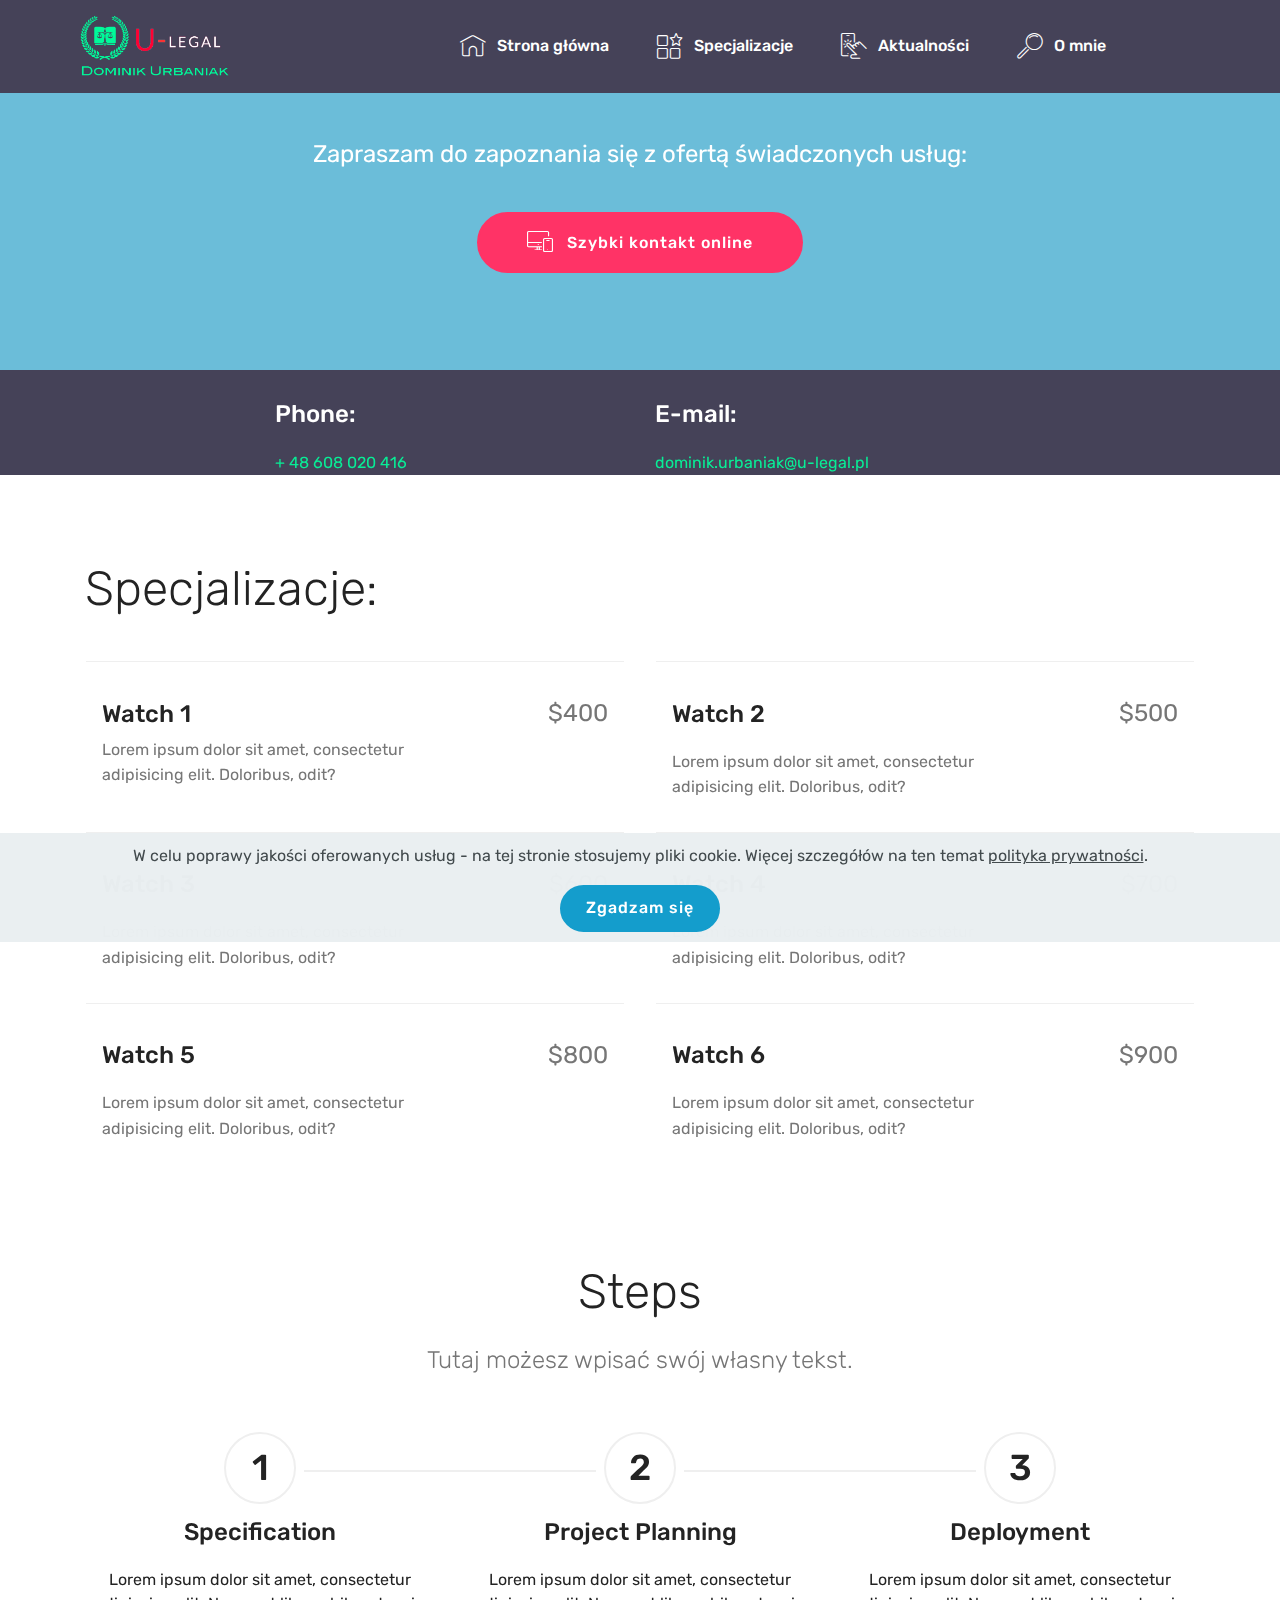
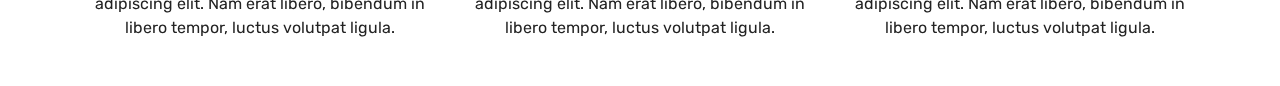
==== page1.html @ d17e4952 "create github pages" ====
<!DOCTYPE html>
<html  >
<head>
  <!-- Site made with Mobirise Website Builder v4.12.4, https://mobirise.com -->
  <meta charset="UTF-8">
  <meta http-equiv="X-UA-Compatible" content="IE=edge">
  <meta name="generator" content="Mobirise v4.12.4, mobirise.com">
  <meta name="viewport" content="width=device-width, initial-scale=1, minimum-scale=1">
  <link rel="shortcut icon" href="assets/images/logo-small-1.png" type="image/x-icon">
  <meta name="description" content="Web Page Builder Description">
  
  
  <title>oferta</title>
  <link rel="stylesheet" href="assets/web/assets/mobirise-icons/mobirise-icons.css">
  <link rel="stylesheet" href="assets/bootstrap/css/bootstrap.min.css">
  <link rel="stylesheet" href="assets/bootstrap/css/bootstrap-grid.min.css">
  <link rel="stylesheet" href="assets/bootstrap/css/bootstrap-reboot.min.css">
  <link rel="stylesheet" href="assets/tether/tether.min.css">
  <link rel="stylesheet" href="assets/dropdown/css/style.css">
  <link rel="stylesheet" href="assets/theme/css/style.css">
  <link rel="preload" as="style" href="assets/mobirise/css/mbr-additional.css"><link rel="stylesheet" href="assets/mobirise/css/mbr-additional.css" type="text/css">
  
  
  
</head>
<body>
  <section class="menu cid-s3tl5fjZR0" once="menu" id="menu1-9">

    

    <nav class="navbar navbar-expand beta-menu navbar-dropdown align-items-center navbar-fixed-top navbar-toggleable-sm">
        <button class="navbar-toggler navbar-toggler-right" type="button" data-toggle="collapse" data-target="#navbarSupportedContent" aria-controls="navbarSupportedContent" aria-expanded="false" aria-label="Toggle navigation">
            <div class="hamburger">
                <span></span>
                <span></span>
                <span></span>
                <span></span>
            </div>
        </button>
        <div class="menu-logo">
            <div class="navbar-brand">
                <span class="navbar-logo">
                    <a href="index.html">
                         <img src="assets/images/logo-small-1.png" alt="Mobirise" title="" style="height: 4.8rem;">
                    </a>
                </span>
                
            </div>
        </div>
        <div class="collapse navbar-collapse" id="navbarSupportedContent">
            <ul class="navbar-nav nav-dropdown nav-right" data-app-modern-menu="true"><li class="nav-item">
                    <a class="nav-link link text-white display-4" href="index.html">
                        <span class="mbri-home mbr-iconfont mbr-iconfont-btn"></span>Strona główna &nbsp; &nbsp; &nbsp;&nbsp;</a>
                </li><li class="nav-item"><a class="nav-link link text-white display-4" href="page1.html"><span class="mbri-features mbr-iconfont mbr-iconfont-btn"></span>
                        Specjalizacje &nbsp; &nbsp; &nbsp;&nbsp;</a></li><li class="nav-item"><a class="nav-link link text-white display-4" href="https://mobirise.co"><span class="mbri-touch mbr-iconfont mbr-iconfont-btn"></span>
                        Aktualności &nbsp; &nbsp; &nbsp;&nbsp;</a></li>
                <li class="nav-item">
                    <a class="nav-link link text-white display-4" href="https://mobirise.co">
                        <span class="mbri-search mbr-iconfont mbr-iconfont-btn"></span>
                        O mnie &nbsp; &nbsp; &nbsp; &nbsp; &nbsp; &nbsp; &nbsp; &nbsp; &nbsp; &nbsp;&nbsp;</a>
                </li></ul>
            
        </div>
    </nav>
</section>

<section class="engine"><a href="https://mobirise.info/e">how to make your own site</a></section><section class="header1 cid-s3tuAS1nTc mbr-parallax-background" id="header1-a">

    

    <div class="mbr-overlay" style="opacity: 0.6; background-color: rgb(20, 157, 204);">
    </div>

    <div class="container">
        <div class="row justify-content-md-center">
            <div class="mbr-white col-md-10">
                
                
                <p class="mbr-text align-center pb-3 mbr-fonts-style display-5">
                    Zapraszam do zapoznania się z ofertą świadczonych usług:</p>
                <div class="mbr-section-btn align-center"><a class="btn btn-md btn-secondary display-4" href="https://mobirise.co"><span class="mbri-responsive mbr-iconfont mbr-iconfont-btn"></span>
                        Szybki kontakt online</a></div>
            </div>
        </div>
    </div>

</section>

<section class="mbr-section contacts2 cid-s3tvpheK6b" id="contacts2-b">
    <!---->
    
    <!---->
    <!--Overlay-->
    
    <!--Container-->
    <div class="container">
        <div class="row">
            <!--Titles-->
            <div class="title col-12">
                
                
            </div>
            <div class="col-12">
                <div class="row justify-content-center">
                    
                    <div class="col-12 col-md-4">
                        <div class="b b-phone">
                            <h5 class="align-left mbr-fonts-style m-0 display-5">
                                Phone:
                            </h5>
                            <p class="mbr-text align-left mbr-fonts-style display-7">
                                + 48 608 020 416</p>
                        </div>
                    </div>
                    <div class="col-12 col-md-4">
                        <div class="b b-mail">
                            <h5 class="align-left mbr-fonts-style m-0 display-5">
                                E-mail:
                            </h5>
                            <p class="mbr-text align-left mbr-fonts-style display-7">
                                dominik.urbaniak@u-legal.pl<br></p>
                        </div>
                    </div>
                </div>
            </div>
        </div>
    </div>
</section>

<section class="services3 cid-s3tweT4Jl2" id="services3-c">
    <!---->
    
    <!---->
    <!--Overlay-->
    
    <!--Container-->
    <div class="container">
        <div class="row">
            <!--Titles-->
            <div class="title pb-5 col-12">
                <h2 class="align-left mbr-fonts-style display-2">Specjalizacje:</h2>
                
            </div>
            <!--Card-1-->
            <div class="card px-3 col-12 col-md-6">
                <div class="card-wrapper media-container-row media-container-row">
                    <div class="card-box">
                        <div class="top-line pb-1">
                            <h4 class="card-title mbr-fonts-style display-5">
                                Watch 1
                            </h4>
                            <p class="mbr-text card-title cost mbr-fonts-style m-0 display-5">
                                $400
                            </p>
                        </div>
                        <div class="bottom-line">
                            <p class="mbr-text mbr-fonts-style display-7">
                                Lorem ipsum dolor sit amet, consectetur adipisicing elit. Doloribus, odit?
                            </p>
                        </div>
                    </div>
                </div>
            </div>
            <!--Card-2-->
            <div class="card px-3 col-12 col-md-6">
                <div class="card-wrapper media-container-row media-container-row">
                    <div class="card-box">
                        <div class="top-line pb-3">
                            <h4 class="card-title mbr-fonts-style display-5">
                                Watch 2
                            </h4>
                            <p class="mbr-text card-title cost mbr-fonts-style m-0 display-5">
                                $500
                            </p>
                        </div>
                        <div class="bottom-line">
                            <p class="mbr-text mbr-fonts-style display-7">
                                Lorem ipsum dolor sit amet, consectetur adipisicing elit. Doloribus, odit?
                            </p>
                        </div>
                    </div>
                </div>
            </div>
            <!--Card-3-->
            <div class="card px-3 col-12 col-md-6">
                <div class="card-wrapper media-container-row media-container-row">
                    <div class="card-box">
                        <div class="top-line pb-3">
                            <h4 class="card-title mbr-fonts-style display-5">
                                Watch 3
                            </h4>
                            <p class="mbr-text card-title cost mbr-fonts-style m-0 display-5">
                                $600
                            </p>
                        </div>
                        <div class="bottom-line">
                            <p class="mbr-text mbr-fonts-style display-7">
                                Lorem ipsum dolor sit amet, consectetur adipisicing elit. Doloribus, odit?
                            </p>
                        </div>
                    </div>
                </div>
            </div>
            <!--Card-4-->
            <div class="card px-3 col-12 col-md-6">
                <div class="card-wrapper media-container-row media-container-row">
                    <div class="card-box">
                        <div class="top-line pb-3">
                            <h4 class="card-title mbr-fonts-style display-5">
                                Watch 4
                            </h4>
                            <p class="mbr-text card-title cost mbr-fonts-style m-0 display-5">
                                $700
                            </p>
                        </div>
                        <div class="bottom-line">
                            <p class="mbr-text mbr-fonts-style display-7">
                                Lorem ipsum dolor sit amet, consectetur adipisicing elit. Doloribus, odit?
                            </p>
                        </div>
                    </div>
                </div>
            </div>
            <!--Card-5-->
            <div class="card px-3 col-12 col-md-6">
                <div class="card-wrapper media-container-row media-container-row">
                    <div class="card-box">
                        <div class="top-line pb-3">
                            <h4 class="card-title mbr-fonts-style display-5">
                                Watch 5
                            </h4>
                            <p class="mbr-text card-title cost mbr-fonts-style m-0 display-5">
                                $800
                            </p>
                        </div>
                        <div class="bottom-line">
                            <p class="mbr-text mbr-fonts-style display-7">
                                Lorem ipsum dolor sit amet, consectetur adipisicing elit. Doloribus, odit?
                            </p>
                        </div>
                    </div>
                </div>
            </div>
            <!--Card-6-->
            <div class="card px-3 col-12 col-md-6">
                <div class="card-wrapper media-container-row media-container-row">
                    <div class="card-box">
                        <div class="top-line pb-3">
                            <h4 class="card-title mbr-fonts-style display-5">
                                Watch 6
                            </h4>
                            <p class="mbr-text card-title cost mbr-fonts-style m-0 display-5">
                                $900
                            </p>
                        </div>
                        <div class="bottom-line">
                            <p class="mbr-text mbr-fonts-style display-7">
                                Lorem ipsum dolor sit amet, consectetur adipisicing elit. Doloribus, odit?
                            </p>
                        </div>
                    </div>
                </div>
            </div>
            <!--Card-7-->
            
            <!--Card-8-->
            
            <!--Card-9-->
            
            <!--Card-10-->
            
            <!--Card-11-->
            
            <!--Card-12-->
            
        </div>
    </div>
</section>

<section class="step2 cid-s3twNvhTVw" id="step2-d">

    

    
    
    <div class="container">
        <h2 class="mbr-section-title pb-3 mbr-fonts-style align-center display-2">
            Steps
        </h2>
        <h3 class="mbr-section-subtitle pb-5 mbr-fonts-style align-center display-5">
            Tutaj możesz wpisać swój własny tekst.
        </h3>
        <div class="step-container row justify-content-center">
            <div class="card col-12 col-md-4 separline">
                <div class="step-element">
                    <div class="step-wrapper pb-3">
                        <h3 class="step d-flex align-items-center justify-content-center m-auto">
                            1
                        </h3>
                    </div>          
                    <div class="step-text-content align-center">
                        <h4 class="mbr-step-title pb-3 mbr-fonts-style display-5">Specification
                        </h4>
                        <p class="mbr-step-text mbr-fonts-style display-7">
                            Lorem ipsum dolor sit amet, consectetur adipiscing elit. Nam erat libero, bibendum in libero tempor, luctus volutpat ligula.</p>
                    </div>
                </div>
            </div>

            <div class="card col-12 separline col-md-4">
                <div class="step-element">
                    <div class="step-wrapper pb-3">
                        <h3 class="step d-flex align-items-center justify-content-center m-auto">
                            2
                        </h3>
                    </div>          
                    <div class="step-text-content align-center">
                        <h4 class="mbr-step-title pb-3 mbr-fonts-style display-5">Project Planning</h4>
                        <p class="mbr-step-text mbr-fonts-style display-7">
                            Lorem ipsum dolor sit amet, consectetur adipiscing elit. Nam erat libero, bibendum in libero tempor, luctus volutpat ligula.</p>
                    </div>
                </div>
            </div>

            <div class="card col-md-4 col-12 separline last-child">
                <div class="step-element">
                    <div class="step-wrapper pb-3">
                        <h3 class="step d-flex align-items-center justify-content-center m-auto">
                            3
                        </h3>
                    </div>          
                    <div class="step-text-content align-center">
                        <h4 class="mbr-step-title pb-3 mbr-fonts-style display-5">Deployment
                        </h4>
                        <p class="mbr-step-text mbr-fonts-style display-7">
                            Lorem ipsum dolor sit amet, consectetur adipiscing elit. Nam erat libero, bibendum in libero tempor, luctus volutpat ligula.</p>
                    </div>
                </div>
            </div>

            
            
            
            
            
            
            
            
            
            
            
        </div>
    </div>
</section>


  <script src="assets/web/assets/jquery/jquery.min.js"></script>
  <script src="assets/popper/popper.min.js"></script>
  <script src="assets/bootstrap/js/bootstrap.min.js"></script>
  <script src="assets/tether/tether.min.js"></script>
  <script src="assets/web/assets/cookies-alert-plugin/cookies-alert-core.js"></script>
  <script src="assets/web/assets/cookies-alert-plugin/cookies-alert-script.js"></script>
  <script src="assets/smoothscroll/smooth-scroll.js"></script>
  <script src="assets/dropdown/js/nav-dropdown.js"></script>
  <script src="assets/dropdown/js/navbar-dropdown.js"></script>
  <script src="assets/touchswipe/jquery.touch-swipe.min.js"></script>
  <script src="assets/parallax/jarallax.min.js"></script>
  <script src="assets/theme/js/script.js"></script>
  
  
<input name="cookieData" type="hidden" data-cookie-customDialogSelector='null' data-cookie-colorText='#424a4d' data-cookie-colorBg='rgba(234, 239, 241, 0.99)' data-cookie-textButton='Zgadzam się' data-cookie-colorButton='' data-cookie-colorLink='#424a4d' data-cookie-underlineLink='true' data-cookie-text="W celu poprawy jakości oferowanych usług - na tej stronie stosujemy pliki cookie. Więcej szczegółów na ten temat <a href='privacy.html'>polityka prywatności</a>.">
  </body>
</html>
---- assets/web/assets/mobirise-icons/mobirise-icons.css ----
@font-face {
  font-family: 'MobiriseIcons';
  src:  url('mobirise-icons.eot?spat4u');
  src:  url('mobirise-icons.eot?spat4u#iefix') format('embedded-opentype'),
    url('mobirise-icons.ttf?spat4u') format('truetype'),
    url('mobirise-icons.woff?spat4u') format('woff'),
    url('mobirise-icons.svg?spat4u#MobiriseIcons') format('svg');
  font-weight: normal;
  font-style: normal;
  font-display: swap;
}

[class^="mbri-"], [class*=" mbri-"] {
  /* use !important to prevent issues with browser extensions that change fonts */
  font-family: MobiriseIcons !important;
  speak: none;
  font-style: normal;
  font-weight: normal;
  font-variant: normal;
  text-transform: none;
  line-height: 1;

  /* Better Font Rendering =========== */
  -webkit-font-smoothing: antialiased;
  -moz-osx-font-smoothing: grayscale;
}

.mbri-add-submenu:before {
  content: "\e900";
}
.mbri-alert:before {
  content: "\e901";
}
.mbri-align-center:before {
  content: "\e902";
}
.mbri-align-justify:before {
  content: "\e903";
}
.mbri-align-left:before {
  content: "\e904";
}
.mbri-align-right:before {
  content: "\e905";
}
.mbri-android:before {
  content: "\e906";
}
.mbri-apple:before {
  content: "\e907";
}
.mbri-arrow-down:before {
  content: "\e908";
}
.mbri-arrow-next:before {
  content: "\e909";
}
.mbri-arrow-prev:before {
  content: "\e90a";
}
.mbri-arrow-up:before {
  content: "\e90b";
}
.mbri-bold:before {
  content: "\e90c";
}
.mbri-bookmark:before {
  content: "\e90d";
}
.mbri-bootstrap:before {
  content: "\e90e";
}
.mbri-briefcase:before {
  content: "\e90f";
}
.mbri-browse:before {
  content: "\e910";
}
.mbri-bulleted-list:before {
  content: "\e911";
}
.mbri-calendar:before {
  content: "\e912";
}
.mbri-camera:before {
  content: "\e913";
}
.mbri-cart-add:before {
  content: "\e914";
}
.mbri-cart-full:before {
  content: "\e915";
}
.mbri-cash:before {
  content: "\e916";
}
.mbri-change-style:before {
  content: "\e917";
}
.mbri-chat:before {
  content: "\e918";
}
.mbri-clock:before {
  content: "\e919";
}
.mbri-close:before {
  content: "\e91a";
}
.mbri-cloud:before {
  content: "\e91b";
}
.mbri-code:before {
  content: "\e91c";
}
.mbri-contact-form:before {
  content: "\e91d";
}
.mbri-credit-card:before {
  content: "\e91e";
}
.mbri-cursor-click:before {
  content: "\e91f";
}
.mbri-cust-feedback:before {
  content: "\e920";
}
.mbri-database:before {
  content: "\e921";
}
.mbri-delivery:before {
  content: "\e922";
}
.mbri-desktop:before {
  content: "\e923";
}
.mbri-devices:before {
  content: "\e924";
}
.mbri-down:before {
  content: "\e925";
}
.mbri-download:before {
  content: "\e989";
}
.mbri-drag-n-drop:before {
  content: "\e927";
}
.mbri-drag-n-drop2:before {
  content: "\e928";
}
.mbri-edit:before {
  content: "\e929";
}
.mbri-edit2:before {
  content: "\e92a";
}
.mbri-error:before {
  content: "\e92b";
}
.mbri-extension:before {
  content: "\e92c";
}
.mbri-features:before {
  content: "\e92d";
}
.mbri-file:before {
  content: "\e92e";
}
.mbri-flag:before {
  content: "\e92f";
}
.mbri-folder:before {
  content: "\e930";
}
.mbri-gift:before {
  content: "\e931";
}
.mbri-github:before {
  content: "\e932";
}
.mbri-globe:before {
  content: "\e933";
}
.mbri-globe-2:before {
  content: "\e934";
}
.mbri-growing-chart:before {
  content: "\e935";
}
.mbri-hearth:before {
  content: "\e936";
}
.mbri-help:before {
  content: "\e937";
}
.mbri-home:before {
  content: "\e938";
}
.mbri-hot-cup:before {
  content: "\e939";
}
.mbri-idea:before {
  content: "\e93a";
}
.mbri-image-gallery:before {
  content: "\e93b";
}
.mbri-image-slider:before {
  content: "\e93c";
}
.mbri-info:before {
  content: "\e93d";
}
.mbri-italic:before {
  content: "\e93e";
}
.mbri-key:before {
  content: "\e93f";
}
.mbri-laptop:before {
  content: "\e940";
}
.mbri-layers:before {
  content: "\e941";
}
.mbri-left-right:before {
  content: "\e942";
}
.mbri-left:before {
  content: "\e943";
}
.mbri-letter:before {
  content: "\e944";
}
.mbri-like:before {
  content: "\e945";
}
.mbri-link:before {
  content: "\e946";
}
.mbri-lock:before {
  content: "\e947";
}
.mbri-login:before {
  content: "\e948";
}
.mbri-logout:before {
  content: "\e949";
}
.mbri-magic-stick:before {
  content: "\e94a";
}
.mbri-map-pin:before {
  content: "\e94b";
}
.mbri-menu:before {
  content: "\e94c";
}
.mbri-mobile:before {
  content: "\e94d";
}
.mbri-mobile2:before {
  content: "\e94e";
}
.mbri-mobirise:before {
  content: "\e94f";
}
.mbri-more-horizontal:before {
  content: "\e950";
}
.mbri-more-vertical:before {
  content: "\e951";
}
.mbri-music:before {
  content: "\e952";
}
.mbri-new-file:before {
  content: "\e953";
}
.mbri-numbered-list:before {
  content: "\e954";
}
.mbri-opened-folder:before {
  content: "\e955";
}
.mbri-pages:before {
  content: "\e956";
}
.mbri-paper-plane:before {
  content: "\e957";
}
.mbri-paperclip:before {
  content: "\e958";
}
.mbri-photo:before {
  content: "\e959";
}
.mbri-photos:before {
  content: "\e95a";
}
.mbri-pin:before {
  content: "\e95b";
}
.mbri-play:before {
  content: "\e95c";
}
.mbri-plus:before {
  content: "\e95d";
}
.mbri-preview:before {
  content: "\e95e";
}
.mbri-print:before {
  content: "\e95f";
}
.mbri-protect:before {
  content: "\e960";
}
.mbri-question:before {
  content: "\e961";
}
.mbri-quote-left:before {
  content: "\e962";
}
.mbri-quote-right:before {
  content: "\e963";
}
.mbri-refresh:before {
  content: "\e964";
}
.mbri-responsive:before {
  content: "\e965";
}
.mbri-right:before {
  content: "\e966";
}
.mbri-rocket:before {
  content: "\e967";
}
.mbri-sad-face:before {
  content: "\e968";
}
.mbri-sale:before {
  content: "\e969";
}
.mbri-save:before {
  content: "\e96a";
}
.mbri-search:before {
  content: "\e96b";
}
.mbri-setting:before {
  content: "\e96c";
}
.mbri-setting2:before {
  content: "\e96d";
}
.mbri-setting3:before {
  content: "\e96e";
}
.mbri-share:before {
  content: "\e96f";
}
.mbri-shopping-bag:before {
  content: "\e970";
}
.mbri-shopping-basket:before {
  content: "\e971";
}
.mbri-shopping-cart:before {
  content: "\e972";
}
.mbri-sites:before {
  content: "\e973";
}
.mbri-smile-face:before {
  content: "\e974";
}
.mbri-speed:before {
  content: "\e975";
}
.mbri-star:before {
  content: "\e976";
}
.mbri-success:before {
  content: "\e977";
}
.mbri-sun:before {
  content: "\e978";
}
.mbri-sun2:before {
  content: "\e979";
}
.mbri-tablet:before {
  content: "\e97a";
}
.mbri-tablet-vertical:before {
  content: "\e97b";
}
.mbri-target:before {
  content: "\e97c";
}
.mbri-timer:before {
  content: "\e97d";
}
.mbri-to-ftp:before {
  content: "\e97e";
}
.mbri-to-local-drive:before {
  content: "\e97f";
}
.mbri-touch-swipe:before {
  content: "\e980";
}
.mbri-touch:before {
  content: "\e981";
}
.mbri-trash:before {
  content: "\e982";
}
.mbri-underline:before {
  content: "\e983";
}
.mbri-unlink:before {
  content: "\e984";
}
.mbri-unlock:before {
  content: "\e985";
}
.mbri-up-down:before {
  content: "\e986";
}
.mbri-up:before {
  content: "\e987";
}
.mbri-update:before {
  content: "\e988";
}
.mbri-upload:before {
 content: "\e926"; 
}
.mbri-user:before {
  content: "\e98a";
}
.mbri-user2:before {
  content: "\e98b";
}
.mbri-users:before {
  content: "\e98c";
}
.mbri-video:before {
  content: "\e98d";
}
.mbri-video-play:before {
  content: "\e98e";
}
.mbri-watch:before {
  content: "\e98f";
}
.mbri-website-theme:before {
  content: "\e990";
}
.mbri-wifi:before {
  content: "\e991";
}
.mbri-windows:before {
  content: "\e992";
}
.mbri-zoom-out:before {
  content: "\e993";
}
.mbri-redo:before {
  content: "\e994";
}
.mbri-undo:before {
  content: "\e995";
}
---- assets/dropdown/css/style.css ----
.navbar-dropdown {
  left: 0;
  padding: 0;
  position: absolute;
  right: 0;
  top: 0;
  transition: all 0.45s ease;
  z-index: 1030;
  background: #282828; }
  .navbar-dropdown .navbar-logo {
    margin-right: 0.8rem;
    transition: margin 0.3s ease-in-out;
    vertical-align: middle; }
    .navbar-dropdown .navbar-logo img {
      height: 3.125rem;
      transition: all 0.3s ease-in-out; }
    .navbar-dropdown .navbar-logo.mbr-iconfont {
      font-size: 3.125rem;
      line-height: 3.125rem; }
  .navbar-dropdown .navbar-caption {
    font-weight: 700;
    white-space: normal;
    vertical-align: -4px;
    line-height: 3.125rem !important; }
    .navbar-dropdown .navbar-caption, .navbar-dropdown .navbar-caption:hover {
      color: inherit;
      text-decoration: none; }
  .navbar-dropdown .mbr-iconfont + .navbar-caption {
    vertical-align: -1px; }
  .navbar-dropdown.navbar-fixed-top {
    position: fixed; }
  .navbar-dropdown .navbar-brand span {
    vertical-align: -4px; }
  .navbar-dropdown.bg-color.transparent {
    background: none; }
  .navbar-dropdown.navbar-short .navbar-brand {
    padding: 0.625rem 0; }
    .navbar-dropdown.navbar-short .navbar-brand span {
      vertical-align: -1px; }
  .navbar-dropdown.navbar-short .navbar-caption {
    line-height: 2.375rem !important;
    vertical-align: -2px; }
  .navbar-dropdown.navbar-short .navbar-logo {
    margin-right: 0.5rem; }
    .navbar-dropdown.navbar-short .navbar-logo img {
      height: 2.375rem; }
    .navbar-dropdown.navbar-short .navbar-logo.mbr-iconfont {
      font-size: 2.375rem;
      line-height: 2.375rem; }
  .navbar-dropdown.navbar-short .mbr-table-cell {
    height: 3.625rem; }
  .navbar-dropdown .navbar-close {
    left: 0.6875rem;
    position: fixed;
    top: 0.75rem;
    z-index: 1000; }
  .navbar-dropdown .hamburger-icon {
    content: "";
    display: inline-block;
    vertical-align: middle;
    width: 16px;
    -webkit-box-shadow: 0 -6px 0 1px #282828,0 0 0 1px #282828,0 6px 0 1px #282828;
    -moz-box-shadow: 0 -6px 0 1px #282828,0 0 0 1px #282828,0 6px 0 1px #282828;
    box-shadow: 0 -6px 0 1px #282828,0 0 0 1px #282828,0 6px 0 1px #282828; }

.dropdown-menu .dropdown-toggle[data-toggle="dropdown-submenu"]::after {
  border-bottom: 0.35em solid transparent;
  border-left: 0.35em solid;
  border-right: 0;
  border-top: 0.35em solid transparent;
  margin-left: 0.3rem; }

.dropdown-menu .dropdown-item:focus {
  outline: 0; }

.nav-dropdown {
  font-size: 0.75rem;
  font-weight: 500;
  height: auto !important; }
  .nav-dropdown .nav-btn {
    padding-left: 1rem; }
  .nav-dropdown .link {
    margin: .667em 1.667em;
    font-weight: 500;
    padding: 0;
    transition: color .2s ease-in-out; }
    .nav-dropdown .link.dropdown-toggle {
      margin-right: 2.583em; }
      .nav-dropdown .link.dropdown-toggle::after {
        margin-left: .25rem;
        border-top: 0.35em solid;
        border-right: 0.35em solid transparent;
        border-left: 0.35em solid transparent;
        border-bottom: 0; }
      .nav-dropdown .link.dropdown-toggle[aria-expanded="true"] {
        margin: 0;
        padding: 0.667em 3.263em  0.667em 1.667em; }
  .nav-dropdown .link::after,
  .nav-dropdown .dropdown-item::after {
    color: inherit; }
  .nav-dropdown .btn {
    font-size: 0.75rem;
    font-weight: 700;
    letter-spacing: 0;
    margin-bottom: 0;
    padding-left: 1.25rem;
    padding-right: 1.25rem; }
  .nav-dropdown .dropdown-menu {
    border-radius: 0;
    border: 0;
    left: 0;
    margin: 0;
    padding-bottom: 1.25rem;
    padding-top: 1.25rem;
    position: relative; }
  .nav-dropdown .dropdown-submenu {
    margin-left: 0.125rem;
    top: 0; }
  .nav-dropdown .dropdown-item {
    font-weight: 500;
    line-height: 2;
    padding: 0.3846em 4.615em 0.3846em 1.5385em;
    position: relative;
    transition: color .2s ease-in-out, background-color .2s ease-in-out; }
    .nav-dropdown .dropdown-item::after {
      margin-top: -0.3077em;
      position: absolute;
      right: 1.1538em;
      top: 50%; }
    .nav-dropdown .dropdown-item:focus, .nav-dropdown .dropdown-item:hover {
      background: none; }

@media (max-width: 767px) {
  .nav-dropdown.navbar-toggleable-sm {
    bottom: 0;
    display: none;
    left: 0;
    overflow-x: hidden;
    position: fixed;
    top: 0;
    transform: translateX(-100%);
    -ms-transform: translateX(-100%);
    -webkit-transform: translateX(-100%);
    width: 18.75rem;
    z-index: 999; } }
.nav-dropdown.navbar-toggleable-xl {
  bottom: 0;
  display: none;
  left: 0;
  overflow-x: hidden;
  position: fixed;
  top: 0;
  transform: translateX(-100%);
  -ms-transform: translateX(-100%);
  -webkit-transform: translateX(-100%);
  width: 18.75rem;
  z-index: 999; }

.nav-dropdown-sm {
  display: block !important;
  overflow-x: hidden;
  overflow: auto;
  padding-top: 3.875rem; }
  .nav-dropdown-sm::after {
    content: "";
    display: block;
    height: 3rem;
    width: 100%; }
  .nav-dropdown-sm.collapse.in ~ .navbar-close {
    display: block !important; }
  .nav-dropdown-sm.collapsing, .nav-dropdown-sm.collapse.in {
    transform: translateX(0);
    -ms-transform: translateX(0);
    -webkit-transform: translateX(0);
    transition: all 0.25s ease-out;
    -webkit-transition: all 0.25s ease-out;
    background: #282828; }
  .nav-dropdown-sm.collapsing[aria-expanded="false"] {
    transform: translateX(-100%);
    -ms-transform: translateX(-100%);
    -webkit-transform: translateX(-100%); }
  .nav-dropdown-sm .nav-item {
    display: block;
    margin-left: 0 !important;
    padding-left: 0; }
  .nav-dropdown-sm .link,
  .nav-dropdown-sm .dropdown-item {
    border-top: 1px dotted rgba(255, 255, 255, 0.1);
    font-size: 0.8125rem;
    line-height: 1.6;
    margin: 0 !important;
    padding: 0.875rem 2.4rem 0.875rem 1.5625rem !important;
    position: relative;
    white-space: normal; }
    .nav-dropdown-sm .link:focus, .nav-dropdown-sm .link:hover,
    .nav-dropdown-sm .dropdown-item:focus,
    .nav-dropdown-sm .dropdown-item:hover {
      background: rgba(0, 0, 0, 0.2) !important;
      color: #c0a375; }
  .nav-dropdown-sm .nav-btn {
    position: relative;
    padding: 1.5625rem 1.5625rem 0 1.5625rem; }
    .nav-dropdown-sm .nav-btn::before {
      border-top: 1px dotted rgba(255, 255, 255, 0.1);
      content: "";
      left: 0;
      position: absolute;
      top: 0;
      width: 100%; }
    .nav-dropdown-sm .nav-btn + .nav-btn {
      padding-top: 0.625rem; }
      .nav-dropdown-sm .nav-btn + .nav-btn::before {
        display: none; }
  .nav-dropdown-sm .btn {
    padding: 0.625rem 0; }
  .nav-dropdown-sm .dropdown-toggle[data-toggle="dropdown-submenu"]::after {
    margin-left: .25rem;
    border-top: 0.35em solid;
    border-right: 0.35em solid transparent;
    border-left: 0.35em solid transparent;
    border-bottom: 0; }
  .nav-dropdown-sm .dropdown-toggle[data-toggle="dropdown-submenu"][aria-expanded="true"]::after {
    border-top: 0;
    border-right: 0.35em solid transparent;
    border-left: 0.35em solid transparent;
    border-bottom: 0.35em solid; }
  .nav-dropdown-sm .dropdown-menu {
    margin: 0;
    padding: 0;
    position: relative;
    top: 0;
    left: 0;
    width: 100%;
    border: 0;
    float: none;
    border-radius: 0;
    background: none; }
  .nav-dropdown-sm .dropdown-submenu {
    left: 100%;
    margin-left: 0.125rem;
    margin-top: -1.25rem;
    top: 0; }

.navbar-toggleable-sm .nav-dropdown .dropdown-menu {
  position: absolute; }

.navbar-toggleable-sm .nav-dropdown .dropdown-submenu {
  left: 100%;
  margin-left: 0.125rem;
  margin-top: -1.25rem;
  top: 0; }

.navbar-toggleable-sm.opened .nav-dropdown .dropdown-menu {
  position: relative; }

.navbar-toggleable-sm.opened .nav-dropdown .dropdown-submenu {
  left: 0;
  margin-left: 00rem;
  margin-top: 0rem;
  top: 0; }

.is-builder .nav-dropdown.collapsing {
  transition: none !important; }

/*# sourceMappingURL=style.css.map */
---- assets/theme/css/style.css ----
/*!
 * Mobirise v4 theme (https://mobirise.com/)
 * Copyright 2017 Mobirise
 */
section {
  background-color: #eeeeee;
}

.form-control:focus {
  box-shadow: none;
}

:focus {
  outline: none;
}

body {
  font-style: normal;
  line-height: 1.5;
}

section,
.container,
.container-fluid {
  position: relative;
  word-wrap: break-word;
}

a.mbr-iconfont:hover {
  text-decoration: none;
}

.article .lead p,
.article .lead ul,
.article .lead ol,
.article .lead pre,
.article .lead blockquote {
  margin-bottom: 0;
}

ul,
ol,
pre,
blockquote {
  margin-bottom: 2.3125rem;
}

pre {
  background: #f4f4f4;
  padding: 10px 24px;
  white-space: pre-wrap;
}

.inactive {
  -webkit-user-select: none;
  -moz-user-select: none;
  -ms-user-select: none;
  user-select: none;
  pointer-events: none;
  -webkit-user-drag: none;
  user-drag: none;
}

.mbr-section__comments .row {
  justify-content: center;
  -webkit-justify-content: center;
}

a {
  font-style: normal;
  font-weight: 400;
  cursor: pointer;
}

a, a:hover {
  text-decoration: none;
}

figure {
  margin-bottom: 0;
}

body {
  color: #232323;
}

h1,
h2,
h3,
h4,
h5,
h6,
.h1,
.h2,
.h3,
.h4,
.h5,
.h6,
.display-1,
.display-2,
.display-3,
.display-4 {
  line-height: 1;
  word-break: break-word;
  word-wrap: break-word;
}

.mbr-section-title {
  font-style: normal;
  line-height: 1.2;
}

.mbr-section-subtitle {
  line-height: 1.3;
}

.mbr-text {
  font-style: normal;
  line-height: 1.6;
}

b,
strong {
  font-weight: bold;
}

blockquote {
  padding: 10px 0 10px 20px;
  position: relative;
  border-left: 2px solid;
  border-color: #ff3366;
}

input:-webkit-autofill, input:-webkit-autofill:hover, input:-webkit-autofill:focus, input:-webkit-autofill:active {
  transition-delay: 9999s;
  transition-property: background-color, color;
}

textarea[type='hidden'] {
  display: none;
}

body {
  position: relative;
}

section {
  background-position: 50% 50%;
  background-repeat: no-repeat;
  background-size: cover;
}

section .mbr-background-video,
section .mbr-background-video-preview {
  position: absolute;
  bottom: 0;
  left: 0;
  right: 0;
  top: 0;
}

.hidden {
  visibility: hidden;
}

.mbr-z-index20 {
  z-index: 20;
}

/*! Base colors */
.mbr-white {
  color: #ffffff;
}

.mbr-black {
  color: #000000;
}

.mbr-bg-white {
  background-color: #ffffff;
}

.mbr-bg-black {
  background-color: #000000;
}

/*! Text-aligns */
.align-left {
  text-align: left;
}

.align-center {
  text-align: center;
}

.align-right {
  text-align: right;
}

@media (max-width: 767px) {
  .align-left,
  .align-center,
  .align-right,
  .mbr-section-btn,
  .mbr-section-title {
    text-align: center;
  }
}

/*! Font-weight  */
.mbr-light {
  font-weight: 300;
}

.mbr-regular {
  font-weight: 400;
}

.mbr-semibold {
  font-weight: 500;
}

.mbr-bold {
  font-weight: 700;
}

/*! Media  */
.media-size-item {
  -moz-flex: 1 1 auto;
  -o-flex: 1 1 auto;
  flex: 1 1 auto;
}

.media-content {
  flex-basis: 100%;
}

.media-container-row {
  display: flex;
  flex-direction: row;
  flex-wrap: wrap;
  justify-content: center;
  align-content: center;
  align-items: start;
}

.media-container-row .media-size-item {
  width: 400px;
}

.media-container-column {
  display: flex;
  flex-direction: column;
  flex-wrap: wrap;
  justify-content: center;
  align-content: center;
  align-items: stretch;
}

.media-container-column > * {
  width: 100%;
}

@media (min-width: 992px) {
  .media-container-row {
    flex-wrap: nowrap;
  }
}

figure {
  overflow: hidden;
}

figure[mbr-media-size] {
  transition: width 0.1s;
}

.mbr-figure img,
.mbr-figure iframe {
  display: block;
  width: 100%;
}

.card {
  background-color: transparent;
  border: none;
}

.card-box {
  width: 100%;
}

.card-img {
  text-align: center;
  flex-shrink: 0;
  -webkit-flex-shrink: 0;
}

.media {
  max-width: 100%;
  margin: 0 auto;
}

.mbr-figure {
  -ms-grid-row-align: center;
  align-self: center;
}

.media-container > div {
  max-width: 100%;
}

.mbr-figure img,
.card-img img {
  width: 100%;
}

@media (max-width: 991px) {
  .media-size-item {
    width: auto !important;
  }
  .media {
    width: auto;
  }
  .mbr-figure {
    width: 100% !important;
  }
}

/*! Buttons */
.btn {
  font-weight: 500;
  border-width: 2px;
  font-style: normal;
  letter-spacing: 1px;
  margin: .4rem .8rem;
  white-space: normal;
  transition: all .3s ease-in-out;
  display: inline-flex;
  align-items: center;
  justify-content: center;
  word-break: break-word;
  -webkit-align-items: center;
  -webkit-justify-content: center;
  display: -webkit-inline-flex;
}

.btn-sm {
  font-weight: 500;
  letter-spacing: 1px;
  transition: all .3s ease-in-out;
}

.btn-md {
  font-weight: 500;
  letter-spacing: 1px;
  margin: .4rem .8rem !important;
  transition: all .3s ease-in-out;
}

.btn-lg {
  font-weight: 500;
  letter-spacing: 1px;
  margin: .4rem .8rem !important;
  transition: all .3s ease-in-out;
}

.mbr-section-btn {
  margin-left: -0.25rem;
  margin-right: -0.25rem;
  font-size: 0;
}

nav .mbr-section-btn {
  margin-left: 0rem;
  margin-right: 0rem;
}

.btn-form {
  border-radius: 0;
}

.btn-form:hover {
  cursor: pointer;
}

/*! Btn icon margin */
.btn .mbr-iconfont,
.btn.btn-sm .mbr-iconfont {
  cursor: pointer;
  margin-right: 0.5rem;
}

.btn.btn-md .mbr-iconfont,
.btn.btn-md .mbr-iconfont {
  margin-right: 0.8rem;
}

.mbr-regular {
  font-weight: 400;
}

.mbr-semibold {
  font-weight: 500;
}

.mbr-bold {
  font-weight: 700;
}

[type='submit'] {
  -webkit-appearance: none;
}

/*! Full-screen */
.mbr-fullscreen .mbr-overlay {
  min-height: 100vh;
}

.mbr-fullscreen {
  display: flex;
  display: -moz-flex;
  display: -ms-flex;
  display: -o-flex;
  align-items: center;
  -webkit-align-items: center;
  min-height: 100vh;
  padding-top: 3rem;
  padding-bottom: 3rem;
}

/*! Map */
.map {
  height: 25rem;
  position: relative;
}

.map iframe {
  width: 100%;
  height: 100%;
}

.mbr-overlay {
  background-color: #000;
  bottom: 0;
  left: 0;
  opacity: .5;
  position: absolute;
  right: 0;
  top: 0;
  z-index: 0;
  pointer-events: none;
}

/* Form */
blockquote {
  font-style: italic;
  padding: 10px 0 10px 20px;
  font-size: 1.09rem;
  position: relative;
  border-width: 3px;
}

.form-control {
  background-color: #f5f5f5;
  box-shadow: none;
  color: #565656;
  line-height: 1.43;
  min-height: 3.5em;
  padding: 1.07em .5em;
}

.form-control, .form-control:focus {
  border: 1px solid #e8e8e8;
}

.form-active .form-control:invalid {
  border-color: red;
}

.form-control-label {
  position: relative;
  cursor: pointer;
  margin-bottom: .357em;
  padding: 0;
}

.alert {
  color: #ffffff;
  border-radius: 0;
  border: 0;
  font-size: .875rem;
  line-height: 1.5;
  margin-bottom: 1.875rem;
  padding: 1.25rem;
  position: relative;
}

.alert.alert-form::after {
  background-color: inherit;
  bottom: -7px;
  content: "";
  display: block;
  height: 14px;
  left: 50%;
  margin-left: -7px;
  position: absolute;
  transform: rotate(45deg);
  width: 14px;
  -webkit-transform: rotate(45deg);
}

.form-asterisk {
  font-family: initial;
  position: absolute;
  top: -2px;
  font-weight: normal;
}

/*! Scroll to top arrow */
#scrollToTop a i:before {
  content: '';
  position: absolute;
  height: 40%;
  top: 25%;
  background: #fff;
  width: 2px;
  left: calc(50% - 1px);
}

#scrollToTop a i:after {
  content: '';
  position: absolute;
  display: block;
  border-top: 2px solid #fff;
  border-right: 2px solid #fff;
  width: 40%;
  height: 40%;
  left: 30%;
  bottom: 30%;
  transform: rotate(135deg);
  -webkit-transform: rotate(135deg);
}

.mbr-arrow-up {
  bottom: 25px;
  right: 90px;
  position: fixed;
  text-align: right;
  z-index: 5000;
  color: #ffffff;
  font-size: 32px;
  transform: rotate(180deg);
  -webkit-transform: rotate(180deg);
}

.mbr-arrow-up a {
  background: rgba(0, 0, 0, 0.2);
  border-radius: 3px;
  color: #fff;
  display: inline-block;
  height: 60px;
  width: 60px;
  outline-style: none !important;
  position: relative;
  text-decoration: none;
  transition: all 0.3s ease-in-out;
  cursor: pointer;
  text-align: center;
}

.mbr-arrow-up a:hover {
  background-color: rgba(0, 0, 0, 0.4);
}

.mbr-arrow-up a i {
  line-height: 60px;
}

.mbr-arrow-up-icon {
  display: block;
  color: #fff;
}

.mbr-arrow-up-icon::before {
  content: '\203a';
  display: inline-block;
  font-family: serif;
  font-size: 32px;
  line-height: 1;
  font-style: normal;
  position: relative;
  top: 6px;
  left: -4px;
  -webkit-transform: rotate(-90deg);
  transform: rotate(-90deg);
}

/*! Arrow Down */
.mbr-arrow {
  position: absolute;
  bottom: 45px;
  left: 50%;
  width: 60px;
  height: 60px;
  cursor: pointer;
  background-color: rgba(80, 80, 80, 0.5);
  border-radius: 50%;
  -webkit-transform: translateX(-50%);
  transform: translateX(-50%);
}

.mbr-arrow > a {
  display: inline-block;
  text-decoration: none;
  outline-style: none;
  -webkit-animation: arrowdown 1.7s ease-in-out infinite;
  animation: arrowdown 1.7s ease-in-out infinite;
}

.mbr-arrow > a > i {
  position: absolute;
  top: -2px;
  left: 15px;
  font-size: 2rem;
}

@keyframes arrowdown {
  0% {
    transform: translateY(0px);
    -webkit-transform: translateY(0px);
  }
  50% {
    transform: translateY(-5px);
    -webkit-transform: translateY(-5px);
  }
  100% {
    transform: translateY(0px);
    -webkit-transform: translateY(0px);
  }
}

@-webkit-keyframes arrowdown {
  0% {
    transform: translateY(0px);
    -webkit-transform: translateY(0px);
  }
  50% {
    transform: translateY(-5px);
    -webkit-transform: translateY(-5px);
  }
  100% {
    transform: translateY(0px);
    -webkit-transform: translateY(0px);
  }
}

@media (max-width: 500px) {
  .mbr-arrow-up {
    left: 50%;
    right: auto;
    transform: translateX(-50%) rotate(180deg);
    -webkit-transform: translateX(-50%) rotate(180deg);
  }
}

/*Gradients animation*/
@keyframes gradient-animation {
  from {
    background-position: 0% 100%;
    -webkit-animation-timing-function: ease-in-out;
            animation-timing-function: ease-in-out;
  }
  to {
    background-position: 100% 0%;
    -webkit-animation-timing-function: ease-in-out;
            animation-timing-function: ease-in-out;
  }
}

@-webkit-keyframes gradient-animation {
  from {
    background-position: 0% 100%;
    -webkit-animation-timing-function: ease-in-out;
            animation-timing-function: ease-in-out;
  }
  to {
    background-position: 100% 0%;
    -webkit-animation-timing-function: ease-in-out;
            animation-timing-function: ease-in-out;
  }
}

.bg-gradient {
  background-size: 200% 200%;
  animation: gradient-animation 5s infinite alternate;
  -webkit-animation: gradient-animation 5s infinite alternate;
}

.menu .navbar-brand {
  display: -webkit-flex;
}

.menu .navbar-brand span {
  display: flex;
  display: -webkit-flex;
}

.menu .navbar-brand .navbar-caption-wrap {
  display: -webkit-flex;
}

.menu .navbar-brand .navbar-logo img {
  display: -webkit-flex;
}

@media (min-width: 768px) and (max-width: 1023px) {
  .menu .navbar-toggleable-sm .navbar-nav {
    display: -ms-flexbox;
  }
}

@media (max-width: 1023px) {
  .menu .navbar-collapse {
    max-height: 93.5vh;
  }
  .menu .navbar-collapse.show {
    overflow: auto;
  }
}

@media (min-width: 1024px) {
  .menu .navbar-nav.nav-dropdown {
    display: -webkit-flex;
  }
  .menu .navbar-toggleable-sm .navbar-collapse {
    display: -webkit-flex !important;
  }
  .menu .collapsed .navbar-collapse {
    max-height: 93.5vh;
  }
  .menu .collapsed .navbar-collapse.show {
    overflow: auto;
  }
}

@media (max-width: 767px) {
  .menu .navbar-collapse {
    max-height: 80vh;
  }
}

/* Others*/
.note-check a[data-value=Rubik] {
  font-style: normal;
}

.mbr-arrow a {
  color: #ffffff;
}

@media (max-width: 767px) {
  .mbr-arrow {
    display: none;
  }
}

.navbar {
  display: -webkit-flex;
  -webkit-flex-wrap: wrap;
  -webkit-align-items: center;
  -webkit-justify-content: space-between;
}

.navbar-collapse {
  -webkit-flex-basis: 100%;
  -webkit-flex-grow: 1;
  -webkit-align-items: center;
}

.nav-dropdown .link {
  padding: 0.667em 1.667em !important;
  margin: 0 !important;
}

.nav {
  display: -webkit-flex;
  -webkit-flex-wrap: wrap;
}

.row {
  display: -webkit-flex;
  -webkit-flex-wrap: wrap;
}

.justify-content-center {
  -webkit-justify-content: center;
}

.form-inline {
  display: -webkit-flex;
  -webkit-align-items: center;
}

.card-wrapper {
  -webkit-flex: 1;
}

.carousel-control {
  z-index: 10;
  display: -webkit-flex;
  -webkit-align-items: center;
  -webkit-justify-content: center;
}

.carousel-controls {
  display: -webkit-flex;
}

.media {
  display: -webkit-flex;
}

.form-group:focus {
  outline: none;
}

.jq-selectbox__select {
  padding: 1.07em 0.5em;
  position: absolute;
  top: 0;
  left: 0;
  width: 100%;
}

.jq-selectbox__dropdown {
  position: absolute;
  top: 100%;
  left: 0 !important;
  width: 100% !important;
}

.jq-selectbox__trigger-arrow {
  -webkit-transform: translateY(-50%);
          transform: translateY(-50%);
}

.jq-selectbox li {
  padding: 1.07em 0.5em;
}

input[type='range'] {
  padding-left: 0 !important;
  padding-right: 0 !important;
}

.modal-dialog,
.modal-content {
  height: 100%;
}

.modal-dialog .carousel-inner {
  height: calc(100vh - 1.75rem);
}

@media (max-width: 575px) {
  .modal-dialog .carousel-inner {
    height: calc(100vh - 1rem);
  }
}

.carousel-item {
  text-align: center;
}

.carousel-item img {
  margin: auto;
}

.navbar-toggler {
  align-self: flex-start;
  padding: 0.25rem 0.75rem;
  font-size: 1.25rem;
  line-height: 1;
  background: transparent;
  border: 1px solid transparent;
  border-radius: 0.25rem;
}

.navbar-toggler:focus,
.navbar-toggler:hover {
  text-decoration: none;
}

.navbar-toggler-icon {
  display: inline-block;
  width: 1.5em;
  height: 1.5em;
  vertical-align: middle;
  content: '';
  background: no-repeat center center;
  background-size: 100% 100%;
}

.navbar-toggler-left {
  position: absolute;
  left: 1rem;
}

.navbar-toggler-right {
  position: absolute;
  right: 1rem;
}

@media (max-width: 575px) {
  .navbar-toggleable .navbar-nav .dropdown-menu {
    position: static;
    float: none;
  }
  .navbar-toggleable > .container {
    padding-right: 0;
    padding-left: 0;
  }
}

@media (min-width: 576px) {
  .navbar-toggleable {
    flex-direction: row;
    flex-wrap: nowrap;
    align-items: center;
  }
  .navbar-toggleable .navbar-nav {
    flex-direction: row;
  }
  .navbar-toggleable .navbar-nav .nav-link {
    padding-right: 0.5rem;
    padding-left: 0.5rem;
  }
  .navbar-toggleable > .container {
    display: flex;
    flex-wrap: nowrap;
    align-items: center;
  }
  .navbar-toggleable .navbar-collapse {
    display: flex !important;
    width: 100%;
  }
  .navbar-toggleable .navbar-toggler {
    display: none;
  }
}

@media (max-width: 767px) {
  .navbar-toggleable-sm .navbar-nav .dropdown-menu {
    position: static;
    float: none;
  }
  .navbar-toggleable-sm > .container {
    padding-right: 0;
    padding-left: 0;
  }
}

@media (min-width: 768px) {
  .navbar-toggleable-sm {
    flex-direction: row;
    flex-wrap: nowrap;
    align-items: center;
  }
  .navbar-toggleable-sm .navbar-nav {
    flex-direction: row;
  }
  .navbar-toggleable-sm .navbar-nav .nav-link {
    padding-right: 0.5rem;
    padding-left: 0.5rem;
  }
  .navbar-toggleable-sm > .container {
    display: flex;
    flex-wrap: nowrap;
    align-items: center;
  }
  .navbar-toggleable-sm .navbar-collapse {
    display: none;
    width: 100%;
  }
  .navbar-toggleable-sm .navbar-toggler {
    display: none;
  }
}

@media (max-width: 1023px) {
  .navbar-toggleable-md .navbar-nav .dropdown-menu {
    position: static;
    float: none;
  }
  .navbar-toggleable-md > .container {
    padding-right: 0;
    padding-left: 0;
  }
}

@media (min-width: 1024px) {
  .navbar-toggleable-md {
    flex-direction: row;
    flex-wrap: nowrap;
    align-items: center;
  }
  .navbar-toggleable-md .navbar-nav {
    flex-direction: row;
  }
  .navbar-toggleable-md .navbar-nav .nav-link {
    padding-right: 0.5rem;
    padding-left: 0.5rem;
  }
  .navbar-toggleable-md > .container {
    display: flex;
    flex-wrap: nowrap;
    align-items: center;
  }
  .navbar-toggleable-md .navbar-collapse {
    display: flex !important;
    width: 100%;
  }
  .navbar-toggleable-md .navbar-toggler {
    display: none;
  }
}

@media (max-width: 1199px) {
  .navbar-toggleable-lg .navbar-nav .dropdown-menu {
    position: static;
    float: none;
  }
  .navbar-toggleable-lg > .container {
    padding-right: 0;
    padding-left: 0;
  }
}

@media (min-width: 1200px) {
  .navbar-toggleable-lg {
    flex-direction: row;
    flex-wrap: nowrap;
    align-items: center;
  }
  .navbar-toggleable-lg .navbar-nav {
    flex-direction: row;
  }
  .navbar-toggleable-lg .navbar-nav .nav-link {
    padding-right: 0.5rem;
    padding-left: 0.5rem;
  }
  .navbar-toggleable-lg > .container {
    display: flex;
    flex-wrap: nowrap;
    align-items: center;
  }
  .navbar-toggleable-lg .navbar-collapse {
    display: flex !important;
    width: 100%;
  }
  .navbar-toggleable-lg .navbar-toggler {
    display: none;
  }
}

.navbar-toggleable-xl {
  flex-direction: row;
  flex-wrap: nowrap;
  align-items: center;
}

.navbar-toggleable-xl .navbar-nav .dropdown-menu {
  position: static;
  float: none;
}

.navbar-toggleable-xl > .container {
  padding-right: 0;
  padding-left: 0;
}

.navbar-toggleable-xl .navbar-nav {
  flex-direction: row;
}

.navbar-toggleable-xl .navbar-nav .nav-link {
  padding-right: 0.5rem;
  padding-left: 0.5rem;
}

.navbar-toggleable-xl > .container {
  display: flex;
  flex-wrap: nowrap;
  align-items: center;
}

.navbar-toggleable-xl .navbar-collapse {
  display: flex !important;
  width: 100%;
}

.navbar-toggleable-xl .navbar-toggler {
  display: none;
}

.card-img {
  width: auto;
}

.menu .navbar.collapsed:not(.beta-menu) {
  flex-direction: column;
}

.carousel-item.active,
.carousel-item-next,
.carousel-item-prev {
  display: flex;
}

.note-air-layout .dropup .dropdown-menu,
.note-air-layout .navbar-fixed-bottom .dropdown .dropdown-menu {
  bottom: initial !important;
}

html,
body {
  height: auto;
  min-height: 100vh;
}

.dropup .dropdown-toggle::after {
  display: none;
}
.engine {
	position: absolute;
	text-indent: -2400px;
	text-align: center;
	padding: 0;
	top: 0;
	left: -2400px;
}
---- assets/mobirise/css/mbr-additional.css ----
@import url(https://fonts.googleapis.com/css?family=Rubik:300,300i,400,400i,500,500i,700,700i,900,900i&display=swap);





body {
  font-family: Rubik;
}
.display-1 {
  font-family: 'Rubik', sans-serif;
  font-size: 4.25rem;
  font-display: swap;
}
.display-1 > .mbr-iconfont {
  font-size: 6.8rem;
}
.display-2 {
  font-family: 'Rubik', sans-serif;
  font-size: 3rem;
  font-display: swap;
}
.display-2 > .mbr-iconfont {
  font-size: 4.8rem;
}
.display-4 {
  font-family: 'Rubik', sans-serif;
  font-size: 1rem;
  font-display: swap;
}
.display-4 > .mbr-iconfont {
  font-size: 1.6rem;
}
.display-5 {
  font-family: 'Rubik', sans-serif;
  font-size: 1.5rem;
  font-display: swap;
}
.display-5 > .mbr-iconfont {
  font-size: 2.4rem;
}
.display-7 {
  font-family: 'Rubik', sans-serif;
  font-size: 1rem;
  font-display: swap;
}
.display-7 > .mbr-iconfont {
  font-size: 1.6rem;
}
/* ---- Fluid typography for mobile devices ---- */
/* 1.4 - font scale ratio ( bootstrap == 1.42857 ) */
/* 100vw - current viewport width */
/* (48 - 20)  48 == 48rem == 768px, 20 == 20rem == 320px(minimal supported viewport) */
/* 0.65 - min scale variable, may vary */
@media (max-width: 768px) {
  .display-1 {
    font-size: 3.4rem;
    font-size: calc( 2.1374999999999997rem + (4.25 - 2.1374999999999997) * ((100vw - 20rem) / (48 - 20)));
    line-height: calc( 1.4 * (2.1374999999999997rem + (4.25 - 2.1374999999999997) * ((100vw - 20rem) / (48 - 20))));
  }
  .display-2 {
    font-size: 2.4rem;
    font-size: calc( 1.7rem + (3 - 1.7) * ((100vw - 20rem) / (48 - 20)));
    line-height: calc( 1.4 * (1.7rem + (3 - 1.7) * ((100vw - 20rem) / (48 - 20))));
  }
  .display-4 {
    font-size: 0.8rem;
    font-size: calc( 1rem + (1 - 1) * ((100vw - 20rem) / (48 - 20)));
    line-height: calc( 1.4 * (1rem + (1 - 1) * ((100vw - 20rem) / (48 - 20))));
  }
  .display-5 {
    font-size: 1.2rem;
    font-size: calc( 1.175rem + (1.5 - 1.175) * ((100vw - 20rem) / (48 - 20)));
    line-height: calc( 1.4 * (1.175rem + (1.5 - 1.175) * ((100vw - 20rem) / (48 - 20))));
  }
}
/* Buttons */
.btn {
  padding: 1rem 3rem;
  border-radius: 3px;
}
.btn-sm {
  padding: 0.6rem 1.5rem;
  border-radius: 3px;
}
.btn-md {
  padding: 1rem 3rem;
  border-radius: 3px;
}
.btn-lg {
  padding: 1.2rem 3.2rem;
  border-radius: 3px;
}
.bg-primary {
  background-color: #149dcc !important;
}
.bg-success {
  background-color: #f7ed4a !important;
}
.bg-info {
  background-color: #82786e !important;
}
.bg-warning {
  background-color: #879a9f !important;
}
.bg-danger {
  background-color: #b1a374 !important;
}
.btn-primary,
.btn-primary:active {
  background-color: #149dcc !important;
  border-color: #149dcc !important;
  color: #ffffff !important;
}
.btn-primary:hover,
.btn-primary:focus,
.btn-primary.focus,
.btn-primary.active {
  color: #ffffff !important;
  background-color: #0d6786 !important;
  border-color: #0d6786 !important;
}
.btn-primary.disabled,
.btn-primary:disabled {
  color: #ffffff !important;
  background-color: #0d6786 !important;
  border-color: #0d6786 !important;
}
.btn-secondary,
.btn-secondary:active {
  background-color: #ff3366 !important;
  border-color: #ff3366 !important;
  color: #ffffff !important;
}
.btn-secondary:hover,
.btn-secondary:focus,
.btn-secondary.focus,
.btn-secondary.active {
  color: #ffffff !important;
  background-color: #e50039 !important;
  border-color: #e50039 !important;
}
.btn-secondary.disabled,
.btn-secondary:disabled {
  color: #ffffff !important;
  background-color: #e50039 !important;
  border-color: #e50039 !important;
}
.btn-info,
.btn-info:active {
  background-color: #82786e !important;
  border-color: #82786e !important;
  color: #ffffff !important;
}
.btn-info:hover,
.btn-info:focus,
.btn-info.focus,
.btn-info.active {
  color: #ffffff !important;
  background-color: #59524b !important;
  border-color: #59524b !important;
}
.btn-info.disabled,
.btn-info:disabled {
  color: #ffffff !important;
  background-color: #59524b !important;
  border-color: #59524b !important;
}
.btn-success,
.btn-success:active {
  background-color: #f7ed4a !important;
  border-color: #f7ed4a !important;
  color: #3f3c03 !important;
}
.btn-success:hover,
.btn-success:focus,
.btn-success.focus,
.btn-success.active {
  color: #3f3c03 !important;
  background-color: #eadd0a !important;
  border-color: #eadd0a !important;
}
.btn-success.disabled,
.btn-success:disabled {
  color: #3f3c03 !important;
  background-color: #eadd0a !important;
  border-color: #eadd0a !important;
}
.btn-warning,
.btn-warning:active {
  background-color: #879a9f !important;
  border-color: #879a9f !important;
  color: #ffffff !important;
}
.btn-warning:hover,
.btn-warning:focus,
.btn-warning.focus,
.btn-warning.active {
  color: #ffffff !important;
  background-color: #617479 !important;
  border-color: #617479 !important;
}
.btn-warning.disabled,
.btn-warning:disabled {
  color: #ffffff !important;
  background-color: #617479 !important;
  border-color: #617479 !important;
}
.btn-danger,
.btn-danger:active {
  background-color: #b1a374 !important;
  border-color: #b1a374 !important;
  color: #ffffff !important;
}
.btn-danger:hover,
.btn-danger:focus,
.btn-danger.focus,
.btn-danger.active {
  color: #ffffff !important;
  background-color: #8b7d4e !important;
  border-color: #8b7d4e !important;
}
.btn-danger.disabled,
.btn-danger:disabled {
  color: #ffffff !important;
  background-color: #8b7d4e !important;
  border-color: #8b7d4e !important;
}
.btn-white {
  color: #333333 !important;
}
.btn-white,
.btn-white:active {
  background-color: #ffffff !important;
  border-color: #ffffff !important;
  color: #808080 !important;
}
.btn-white:hover,
.btn-white:focus,
.btn-white.focus,
.btn-white.active {
  color: #808080 !important;
  background-color: #d9d9d9 !important;
  border-color: #d9d9d9 !important;
}
.btn-white.disabled,
.btn-white:disabled {
  color: #808080 !important;
  background-color: #d9d9d9 !important;
  border-color: #d9d9d9 !important;
}
.btn-black,
.btn-black:active {
  background-color: #333333 !important;
  border-color: #333333 !important;
  color: #ffffff !important;
}
.btn-black:hover,
.btn-black:focus,
.btn-black.focus,
.btn-black.active {
  color: #ffffff !important;
  background-color: #0d0d0d !important;
  border-color: #0d0d0d !important;
}
.btn-black.disabled,
.btn-black:disabled {
  color: #ffffff !important;
  background-color: #0d0d0d !important;
  border-color: #0d0d0d !important;
}
.btn-primary-outline,
.btn-primary-outline:active {
  background: none;
  border-color: #0b566f;
  color: #0b566f;
}
.btn-primary-outline:hover,
.btn-primary-outline:focus,
.btn-primary-outline.focus,
.btn-primary-outline.active {
  color: #ffffff;
  background-color: #149dcc;
  border-color: #149dcc;
}
.btn-primary-outline.disabled,
.btn-primary-outline:disabled {
  color: #ffffff !important;
  background-color: #149dcc !important;
  border-color: #149dcc !important;
}
.btn-secondary-outline,
.btn-secondary-outline:active {
  background: none;
  border-color: #cc0033;
  color: #cc0033;
}
.btn-secondary-outline:hover,
.btn-secondary-outline:focus,
.btn-secondary-outline.focus,
.btn-secondary-outline.active {
  color: #ffffff;
  background-color: #ff3366;
  border-color: #ff3366;
}
.btn-secondary-outline.disabled,
.btn-secondary-outline:disabled {
  color: #ffffff !important;
  background-color: #ff3366 !important;
  border-color: #ff3366 !important;
}
.btn-info-outline,
.btn-info-outline:active {
  background: none;
  border-color: #4b453f;
  color: #4b453f;
}
.btn-info-outline:hover,
.btn-info-outline:focus,
.btn-info-outline.focus,
.btn-info-outline.active {
  color: #ffffff;
  background-color: #82786e;
  border-color: #82786e;
}
.btn-info-outline.disabled,
.btn-info-outline:disabled {
  color: #ffffff !important;
  background-color: #82786e !important;
  border-color: #82786e !important;
}
.btn-success-outline,
.btn-success-outline:active {
  background: none;
  border-color: #d2c609;
  color: #d2c609;
}
.btn-success-outline:hover,
.btn-success-outline:focus,
.btn-success-outline.focus,
.btn-success-outline.active {
  color: #3f3c03;
  background-color: #f7ed4a;
  border-color: #f7ed4a;
}
.btn-success-outline.disabled,
.btn-success-outline:disabled {
  color: #3f3c03 !important;
  background-color: #f7ed4a !important;
  border-color: #f7ed4a !important;
}
.btn-warning-outline,
.btn-warning-outline:active {
  background: none;
  border-color: #55666b;
  color: #55666b;
}
.btn-warning-outline:hover,
.btn-warning-outline:focus,
.btn-warning-outline.focus,
.btn-warning-outline.active {
  color: #ffffff;
  background-color: #879a9f;
  border-color: #879a9f;
}
.btn-warning-outline.disabled,
.btn-warning-outline:disabled {
  color: #ffffff !important;
  background-color: #879a9f !important;
  border-color: #879a9f !important;
}
.btn-danger-outline,
.btn-danger-outline:active {
  background: none;
  border-color: #7a6e45;
  color: #7a6e45;
}
.btn-danger-outline:hover,
.btn-danger-outline:focus,
.btn-danger-outline.focus,
.btn-danger-outline.active {
  color: #ffffff;
  background-color: #b1a374;
  border-color: #b1a374;
}
.btn-danger-outline.disabled,
.btn-danger-outline:disabled {
  color: #ffffff !important;
  background-color: #b1a374 !important;
  border-color: #b1a374 !important;
}
.btn-black-outline,
.btn-black-outline:active {
  background: none;
  border-color: #000000;
  color: #000000;
}
.btn-black-outline:hover,
.btn-black-outline:focus,
.btn-black-outline.focus,
.btn-black-outline.active {
  color: #ffffff;
  background-color: #333333;
  border-color: #333333;
}
.btn-black-outline.disabled,
.btn-black-outline:disabled {
  color: #ffffff !important;
  background-color: #333333 !important;
  border-color: #333333 !important;
}
.btn-white-outline,
.btn-white-outline:active,
.btn-white-outline.active {
  background: none;
  border-color: #ffffff;
  color: #ffffff;
}
.btn-white-outline:hover,
.btn-white-outline:focus,
.btn-white-outline.focus {
  color: #333333;
  background-color: #ffffff;
  border-color: #ffffff;
}
.text-primary {
  color: #149dcc !important;
}
.text-secondary {
  color: #ff3366 !important;
}
.text-success {
  color: #f7ed4a !important;
}
.text-info {
  color: #82786e !important;
}
.text-warning {
  color: #879a9f !important;
}
.text-danger {
  color: #b1a374 !important;
}
.text-white {
  color: #ffffff !important;
}
.text-black {
  color: #000000 !important;
}
a.text-primary:hover,
a.text-primary:focus {
  color: #0b566f !important;
}
a.text-secondary:hover,
a.text-secondary:focus {
  color: #cc0033 !important;
}
a.text-success:hover,
a.text-success:focus {
  color: #d2c609 !important;
}
a.text-info:hover,
a.text-info:focus {
  color: #4b453f !important;
}
a.text-warning:hover,
a.text-warning:focus {
  color: #55666b !important;
}
a.text-danger:hover,
a.text-danger:focus {
  color: #7a6e45 !important;
}
a.text-white:hover,
a.text-white:focus {
  color: #b3b3b3 !important;
}
a.text-black:hover,
a.text-black:focus {
  color: #4d4d4d !important;
}
.alert-success {
  background-color: #70c770;
}
.alert-info {
  background-color: #82786e;
}
.alert-warning {
  background-color: #879a9f;
}
.alert-danger {
  background-color: #b1a374;
}
.mbr-section-btn a.btn:not(.btn-form) {
  border-radius: 100px;
}
.mbr-section-btn a.btn:not(.btn-form):hover,
.mbr-section-btn a.btn:not(.btn-form):focus {
  box-shadow: none !important;
}
.mbr-section-btn a.btn:not(.btn-form):hover,
.mbr-section-btn a.btn:not(.btn-form):focus {
  box-shadow: 0 10px 40px 0 rgba(0, 0, 0, 0.2) !important;
  -webkit-box-shadow: 0 10px 40px 0 rgba(0, 0, 0, 0.2) !important;
}
.mbr-gallery-filter li a {
  border-radius: 100px !important;
}
.mbr-gallery-filter li.active .btn {
  background-color: #149dcc;
  border-color: #149dcc;
  color: #ffffff;
}
.mbr-gallery-filter li.active .btn:focus {
  box-shadow: none;
}
.nav-tabs .nav-link {
  border-radius: 100px !important;
}
a,
a:hover {
  color: #149dcc;
}
.mbr-plan-header.bg-primary .mbr-plan-subtitle,
.mbr-plan-header.bg-primary .mbr-plan-price-desc {
  color: #b4e6f8;
}
.mbr-plan-header.bg-success .mbr-plan-subtitle,
.mbr-plan-header.bg-success .mbr-plan-price-desc {
  color: #ffffff;
}
.mbr-plan-header.bg-info .mbr-plan-subtitle,
.mbr-plan-header.bg-info .mbr-plan-price-desc {
  color: #beb8b2;
}
.mbr-plan-header.bg-warning .mbr-plan-subtitle,
.mbr-plan-header.bg-warning .mbr-plan-price-desc {
  color: #ced6d8;
}
.mbr-plan-header.bg-danger .mbr-plan-subtitle,
.mbr-plan-header.bg-danger .mbr-plan-price-desc {
  color: #dfd9c6;
}
/* Scroll to top button*/
.scrollToTop_wraper {
  display: none;
}
.form-control {
  font-family: 'Rubik', sans-serif;
  font-size: 1rem;
  font-display: swap;
}
.form-control > .mbr-iconfont {
  font-size: 1.6rem;
}
blockquote {
  border-color: #149dcc;
}
/* Forms */
.mbr-form .btn {
  margin: .4rem 0;
}
.mbr-form .input-group-btn a.btn {
  border-radius: 100px !important;
}
.mbr-form .input-group-btn a.btn:hover {
  box-shadow: 0 10px 40px 0 rgba(0, 0, 0, 0.2);
}
.mbr-form .input-group-btn button[type="submit"] {
  border-radius: 100px !important;
  padding: 1rem 3rem;
}
.mbr-form .input-group-btn button[type="submit"]:hover {
  box-shadow: 0 10px 40px 0 rgba(0, 0, 0, 0.2);
}
.form2 .form-control {
  border-top-left-radius: 100px;
  border-bottom-left-radius: 100px;
}
.form2 .input-group-btn a.btn {
  border-top-left-radius: 0 !important;
  border-bottom-left-radius: 0 !important;
}
.form2 .input-group-btn button[type="submit"] {
  border-top-left-radius: 0 !important;
  border-bottom-left-radius: 0 !important;
}
.form3 input[type="email"] {
  border-radius: 100px !important;
}
@media (max-width: 349px) {
  .form2 input[type="email"] {
    border-radius: 100px !important;
  }
  .form2 .input-group-btn a.btn {
    border-radius: 100px !important;
  }
  .form2 .input-group-btn button[type="submit"] {
    border-radius: 100px !important;
  }
}
@media (max-width: 767px) {
  .btn {
    font-size: .75rem !important;
  }
  .btn .mbr-iconfont {
    font-size: 1rem !important;
  }
}
/* Footer */
.mbr-footer-content li::before,
.mbr-footer .mbr-contacts li::before {
  background: #149dcc;
}
.mbr-footer-content li a:hover,
.mbr-footer .mbr-contacts li a:hover {
  color: #149dcc;
}
.footer3 input[type="email"],
.footer4 input[type="email"] {
  border-radius: 100px !important;
}
.footer3 .input-group-btn a.btn,
.footer4 .input-group-btn a.btn {
  border-radius: 100px !important;
}
.footer3 .input-group-btn button[type="submit"],
.footer4 .input-group-btn button[type="submit"] {
  border-radius: 100px !important;
}
/* Headers*/
.header13 .form-inline input[type="email"],
.header14 .form-inline input[type="email"] {
  border-radius: 100px;
}
.header13 .form-inline input[type="text"],
.header14 .form-inline input[type="text"] {
  border-radius: 100px;
}
.header13 .form-inline input[type="tel"],
.header14 .form-inline input[type="tel"] {
  border-radius: 100px;
}
.header13 .form-inline a.btn,
.header14 .form-inline a.btn {
  border-radius: 100px;
}
.header13 .form-inline button,
.header14 .form-inline button {
  border-radius: 100px !important;
}
@media screen and (-ms-high-contrast: active), (-ms-high-contrast: none) {
  .card-wrapper {
    flex: auto !important;
  }
}
.jq-selectbox li:hover,
.jq-selectbox li.selected {
  background-color: #149dcc;
  color: #ffffff;
}
.jq-selectbox .jq-selectbox__trigger-arrow,
.jq-number__spin.minus:after,
.jq-number__spin.plus:after {
  transition: 0.4s;
  border-top-color: currentColor;
  border-bottom-color: currentColor;
}
.jq-selectbox:hover .jq-selectbox__trigger-arrow,
.jq-number__spin.minus:hover:after,
.jq-number__spin.plus:hover:after {
  border-top-color: #149dcc;
  border-bottom-color: #149dcc;
}
.xdsoft_datetimepicker .xdsoft_calendar td.xdsoft_default,
.xdsoft_datetimepicker .xdsoft_calendar td.xdsoft_current,
.xdsoft_datetimepicker .xdsoft_timepicker .xdsoft_time_box > div > div.xdsoft_current {
  color: #ffffff !important;
  background-color: #149dcc !important;
  box-shadow: none !important;
}
.xdsoft_datetimepicker .xdsoft_calendar td:hover,
.xdsoft_datetimepicker .xdsoft_timepicker .xdsoft_time_box > div > div:hover {
  color: #ffffff !important;
  background: #ff3366 !important;
  box-shadow: none !important;
}
.lazy-bg {
  background-image: none !important;
}
.lazy-placeholder:not(section),
.lazy-none {
  display: block;
  position: relative;
  padding-bottom: 56.25%;
}
iframe.lazy-placeholder,
.lazy-placeholder:after {
  content: '';
  position: absolute;
  width: 100px;
  height: 100px;
  background: transparent no-repeat center;
  background-size: contain;
  top: 50%;
  left: 50%;
  transform: translateX(-50%) translateY(-50%);
  background-image: url("data:image/svg+xml;charset=UTF-8,%3csvg width='32' height='32' viewBox='0 0 64 64' xmlns='http://www.w3.org/2000/svg' stroke='%23149dcc' %3e%3cg fill='none' fill-rule='evenodd'%3e%3cg transform='translate(16 16)' stroke-width='2'%3e%3ccircle stroke-opacity='.5' cx='16' cy='16' r='16'/%3e%3cpath d='M32 16c0-9.94-8.06-16-16-16'%3e%3canimateTransform attributeName='transform' type='rotate' from='0 16 16' to='360 16 16' dur='1s' repeatCount='indefinite'/%3e%3c/path%3e%3c/g%3e%3c/g%3e%3c/svg%3e");
}
section.lazy-placeholder:after {
  opacity: 0.3;
}
.cid-s3tivAmO7Z {
  background-image: url("../../../assets/images/img-20200322-165120-hdr.jpg");
}
.cid-s3tivAmO7Z H1 {
  text-align: center;
}
.cid-s3tl5fjZR0 .navbar {
  padding: .5rem 0;
  background: #454258;
  transition: none;
  min-height: 77px;
}
.cid-s3tl5fjZR0 .navbar-dropdown.bg-color.transparent.opened {
  background: #454258;
}
.cid-s3tl5fjZR0 a {
  font-style: normal;
}
.cid-s3tl5fjZR0 .nav-item span {
  padding-right: 0.4em;
  line-height: 0.5em;
  vertical-align: text-bottom;
  position: relative;
  text-decoration: none;
}
.cid-s3tl5fjZR0 .nav-item a {
  display: -webkit-flex;
  align-items: center;
  justify-content: center;
  padding: 0.7rem 0 !important;
  margin: 0rem .65rem !important;
  -webkit-align-items: center;
  -webkit-justify-content: center;
}
.cid-s3tl5fjZR0 .nav-item:focus,
.cid-s3tl5fjZR0 .nav-link:focus {
  outline: none;
}
.cid-s3tl5fjZR0 .btn {
  padding: 0.4rem 1.5rem;
  display: -webkit-inline-flex;
  align-items: center;
  -webkit-align-items: center;
}
.cid-s3tl5fjZR0 .btn .mbr-iconfont {
  font-size: 1.6rem;
}
.cid-s3tl5fjZR0 .menu-logo {
  margin-right: auto;
}
.cid-s3tl5fjZR0 .menu-logo .navbar-brand {
  display: flex;
  margin-left: 5rem;
  padding: 0;
  transition: padding .2s;
  min-height: 3.8rem;
  -webkit-align-items: center;
  align-items: center;
}
.cid-s3tl5fjZR0 .menu-logo .navbar-brand .navbar-caption-wrap {
  display: flex;
  -webkit-align-items: center;
  align-items: center;
  word-break: break-word;
  min-width: 7rem;
  margin: .3rem 0;
}
.cid-s3tl5fjZR0 .menu-logo .navbar-brand .navbar-caption-wrap .navbar-caption {
  line-height: 1.2rem !important;
  padding-right: 2rem;
}
.cid-s3tl5fjZR0 .menu-logo .navbar-brand .navbar-logo {
  font-size: 4rem;
  transition: font-size 0.25s;
}
.cid-s3tl5fjZR0 .menu-logo .navbar-brand .navbar-logo img {
  display: flex;
}
.cid-s3tl5fjZR0 .menu-logo .navbar-brand .navbar-logo .mbr-iconfont {
  transition: font-size 0.25s;
}
.cid-s3tl5fjZR0 .menu-logo .navbar-brand .navbar-logo a {
  display: inline-flex;
}
.cid-s3tl5fjZR0 .navbar-toggleable-sm .navbar-collapse {
  justify-content: flex-end;
  -webkit-justify-content: flex-end;
  padding-right: 5rem;
  width: auto;
}
.cid-s3tl5fjZR0 .navbar-toggleable-sm .navbar-collapse .navbar-nav {
  flex-wrap: wrap;
  -webkit-flex-wrap: wrap;
  padding-left: 0;
}
.cid-s3tl5fjZR0 .navbar-toggleable-sm .navbar-collapse .navbar-nav .nav-item {
  -webkit-align-self: center;
  align-self: center;
}
.cid-s3tl5fjZR0 .navbar-toggleable-sm .navbar-collapse .navbar-buttons {
  padding-left: 0;
  padding-bottom: 0;
}
.cid-s3tl5fjZR0 .dropdown .dropdown-menu {
  background: #454258;
  visibility: hidden;
  display: block;
  position: absolute;
  min-width: 5rem;
  padding-top: 1.4rem;
  padding-bottom: 1.4rem;
  text-align: left;
}
.cid-s3tl5fjZR0 .dropdown .dropdown-menu .dropdown-item {
  width: auto;
  padding: 0.235em 1.5385em 0.235em 1.5385em !important;
}
.cid-s3tl5fjZR0 .dropdown .dropdown-menu .dropdown-item::after {
  right: 0.5rem;
}
.cid-s3tl5fjZR0 .dropdown .dropdown-menu .dropdown-submenu {
  margin: 0;
}
.cid-s3tl5fjZR0 .dropdown.open > .dropdown-menu {
  visibility: visible;
}
.cid-s3tl5fjZR0 .navbar-toggleable-sm.opened:after {
  position: absolute;
  width: 100vw;
  height: 100vh;
  content: '';
  background-color: rgba(0, 0, 0, 0.1);
  left: 0;
  bottom: 0;
  transform: translateY(100%);
  -webkit-transform: translateY(100%);
  z-index: 1000;
}
.cid-s3tl5fjZR0 .navbar.navbar-short {
  min-height: 60px;
  transition: all .2s;
}
.cid-s3tl5fjZR0 .navbar.navbar-short .navbar-toggler-right {
  top: 20px;
}
.cid-s3tl5fjZR0 .navbar.navbar-short .navbar-logo a {
  font-size: 2.5rem !important;
  line-height: 2.5rem;
  transition: font-size 0.25s;
}
.cid-s3tl5fjZR0 .navbar.navbar-short .navbar-logo a .mbr-iconfont {
  font-size: 2.5rem !important;
}
.cid-s3tl5fjZR0 .navbar.navbar-short .navbar-logo a img {
  height: 3rem !important;
}
.cid-s3tl5fjZR0 .navbar.navbar-short .navbar-brand {
  min-height: 3rem;
}
.cid-s3tl5fjZR0 button.navbar-toggler {
  width: 31px;
  height: 18px;
  cursor: pointer;
  transition: all .2s;
  top: 1.5rem;
  right: 1rem;
}
.cid-s3tl5fjZR0 button.navbar-toggler:focus {
  outline: none;
}
.cid-s3tl5fjZR0 button.navbar-toggler .hamburger span {
  position: absolute;
  right: 0;
  width: 30px;
  height: 2px;
  border-right: 5px;
  background-color: #ffffff;
}
.cid-s3tl5fjZR0 button.navbar-toggler .hamburger span:nth-child(1) {
  top: 0;
  transition: all .2s;
}
.cid-s3tl5fjZR0 button.navbar-toggler .hamburger span:nth-child(2) {
  top: 8px;
  transition: all .15s;
}
.cid-s3tl5fjZR0 button.navbar-toggler .hamburger span:nth-child(3) {
  top: 8px;
  transition: all .15s;
}
.cid-s3tl5fjZR0 button.navbar-toggler .hamburger span:nth-child(4) {
  top: 16px;
  transition: all .2s;
}
.cid-s3tl5fjZR0 nav.opened .hamburger span:nth-child(1) {
  top: 8px;
  width: 0;
  opacity: 0;
  right: 50%;
  transition: all .2s;
}
.cid-s3tl5fjZR0 nav.opened .hamburger span:nth-child(2) {
  -webkit-transform: rotate(45deg);
  transform: rotate(45deg);
  transition: all .25s;
}
.cid-s3tl5fjZR0 nav.opened .hamburger span:nth-child(3) {
  -webkit-transform: rotate(-45deg);
  transform: rotate(-45deg);
  transition: all .25s;
}
.cid-s3tl5fjZR0 nav.opened .hamburger span:nth-child(4) {
  top: 8px;
  width: 0;
  opacity: 0;
  right: 50%;
  transition: all .2s;
}
.cid-s3tl5fjZR0 .collapsed.navbar-expand {
  flex-direction: column;
  -webkit-flex-direction: column;
}
.cid-s3tl5fjZR0 .collapsed .btn {
  display: -webkit-flex;
}
.cid-s3tl5fjZR0 .collapsed .navbar-collapse {
  display: none !important;
  padding-right: 0 !important;
}
.cid-s3tl5fjZR0 .collapsed .navbar-collapse.collapsing,
.cid-s3tl5fjZR0 .collapsed .navbar-collapse.show {
  display: block !important;
}
.cid-s3tl5fjZR0 .collapsed .navbar-collapse.collapsing .navbar-nav,
.cid-s3tl5fjZR0 .collapsed .navbar-collapse.show .navbar-nav {
  display: block;
  text-align: center;
}
.cid-s3tl5fjZR0 .collapsed .navbar-collapse.collapsing .navbar-nav .nav-item,
.cid-s3tl5fjZR0 .collapsed .navbar-collapse.show .navbar-nav .nav-item {
  clear: both;
}
.cid-s3tl5fjZR0 .collapsed .navbar-collapse.collapsing .navbar-nav .nav-item:last-child,
.cid-s3tl5fjZR0 .collapsed .navbar-collapse.show .navbar-nav .nav-item:last-child {
  margin-bottom: 1rem;
}
.cid-s3tl5fjZR0 .collapsed .navbar-collapse.collapsing .navbar-buttons,
.cid-s3tl5fjZR0 .collapsed .navbar-collapse.show .navbar-buttons {
  text-align: center;
}
.cid-s3tl5fjZR0 .collapsed .navbar-collapse.collapsing .navbar-buttons:last-child,
.cid-s3tl5fjZR0 .collapsed .navbar-collapse.show .navbar-buttons:last-child {
  margin-bottom: 1rem;
}
@media (min-width: 1024px) {
  .cid-s3tl5fjZR0 .collapsed:not(.navbar-short) .navbar-collapse {
    max-height: calc(98.5vh - 4.8rem);
  }
}
.cid-s3tl5fjZR0 .collapsed button.navbar-toggler {
  display: block;
}
.cid-s3tl5fjZR0 .collapsed .navbar-brand {
  margin-left: 1rem !important;
}
.cid-s3tl5fjZR0 .collapsed .navbar-toggleable-sm {
  flex-direction: column;
  -webkit-flex-direction: column;
}
.cid-s3tl5fjZR0 .collapsed .dropdown .dropdown-menu {
  width: 100%;
  text-align: center;
  position: relative;
  opacity: 0;
  overflow: hidden;
  display: block;
  height: 0;
  visibility: hidden;
  padding: 0;
  transition-duration: .5s;
  transition-property: opacity,padding,height;
}
.cid-s3tl5fjZR0 .collapsed .dropdown.open > .dropdown-menu {
  position: relative;
  opacity: 1;
  height: auto;
  padding: 1.4rem 0;
  visibility: visible;
}
.cid-s3tl5fjZR0 .collapsed .dropdown .dropdown-submenu {
  left: 0;
  text-align: center;
  width: 100%;
}
.cid-s3tl5fjZR0 .collapsed .dropdown .dropdown-toggle[data-toggle="dropdown-submenu"]::after {
  margin-top: 0;
  position: inherit;
  right: 0;
  top: 50%;
  display: inline-block;
  width: 0;
  height: 0;
  margin-left: .3em;
  vertical-align: middle;
  content: "";
  border-top: .30em solid;
  border-right: .30em solid transparent;
  border-left: .30em solid transparent;
}
@media (max-width: 1023px) {
  .cid-s3tl5fjZR0 .navbar-expand {
    flex-direction: column;
    -webkit-flex-direction: column;
  }
  .cid-s3tl5fjZR0 img {
    height: 3.8rem !important;
  }
  .cid-s3tl5fjZR0 .btn {
    display: -webkit-flex;
  }
  .cid-s3tl5fjZR0 button.navbar-toggler {
    display: block;
  }
  .cid-s3tl5fjZR0 .navbar-brand {
    margin-left: 1rem !important;
  }
  .cid-s3tl5fjZR0 .navbar-toggleable-sm {
    flex-direction: column;
    -webkit-flex-direction: column;
  }
  .cid-s3tl5fjZR0 .navbar-collapse {
    display: none !important;
    padding-right: 0 !important;
  }
  .cid-s3tl5fjZR0 .navbar-collapse.collapsing,
  .cid-s3tl5fjZR0 .navbar-collapse.show {
    display: block !important;
  }
  .cid-s3tl5fjZR0 .navbar-collapse.collapsing .navbar-nav,
  .cid-s3tl5fjZR0 .navbar-collapse.show .navbar-nav {
    display: block;
    text-align: center;
  }
  .cid-s3tl5fjZR0 .navbar-collapse.collapsing .navbar-nav .nav-item,
  .cid-s3tl5fjZR0 .navbar-collapse.show .navbar-nav .nav-item {
    clear: both;
  }
  .cid-s3tl5fjZR0 .navbar-collapse.collapsing .navbar-nav .nav-item:last-child,
  .cid-s3tl5fjZR0 .navbar-collapse.show .navbar-nav .nav-item:last-child {
    margin-bottom: 1rem;
  }
  .cid-s3tl5fjZR0 .navbar-collapse.collapsing .navbar-buttons,
  .cid-s3tl5fjZR0 .navbar-collapse.show .navbar-buttons {
    text-align: center;
  }
  .cid-s3tl5fjZR0 .navbar-collapse.collapsing .navbar-buttons:last-child,
  .cid-s3tl5fjZR0 .navbar-collapse.show .navbar-buttons:last-child {
    margin-bottom: 1rem;
  }
  .cid-s3tl5fjZR0 .dropdown .dropdown-menu {
    width: 100%;
    text-align: center;
    position: relative;
    opacity: 0;
    overflow: hidden;
    display: block;
    height: 0;
    visibility: hidden;
    padding: 0;
    transition-duration: .5s;
    transition-property: opacity,padding,height;
  }
  .cid-s3tl5fjZR0 .dropdown.open > .dropdown-menu {
    position: relative;
    opacity: 1;
    height: auto;
    padding: 1.4rem 0;
    visibility: visible;
  }
  .cid-s3tl5fjZR0 .dropdown .dropdown-submenu {
    left: 0;
    text-align: center;
    width: 100%;
  }
  .cid-s3tl5fjZR0 .dropdown .dropdown-toggle[data-toggle="dropdown-submenu"]::after {
    margin-top: 0;
    position: inherit;
    right: 0;
    top: 50%;
    display: inline-block;
    width: 0;
    height: 0;
    margin-left: .3em;
    vertical-align: middle;
    content: "";
    border-top: .30em solid;
    border-right: .30em solid transparent;
    border-left: .30em solid transparent;
  }
}
@media (min-width: 767px) {
  .cid-s3tl5fjZR0 .menu-logo {
    flex-shrink: 0;
    -webkit-flex-shrink: 0;
  }
}
.cid-s3tl5fjZR0 .navbar-collapse {
  flex-basis: auto;
  -webkit-flex-basis: auto;
}
.cid-s3tl5fjZR0 .nav-link:hover,
.cid-s3tl5fjZR0 .dropdown-item:hover {
  color: #c1c1c1 !important;
}
.cid-s3tocKteYu {
  padding-top: 0px;
  padding-bottom: 15px;
  background-color: #ffffff;
}
.cid-s3tocKteYu .mbr-text {
  color: #767676;
  margin: 0;
  padding-top: 1.5rem;
}
.cid-s3tocKteYu div.b {
  padding-top: 2rem;
}
.cid-s3tpI8D87L {
  padding-top: 60px;
  padding-bottom: 60px;
  background-color: #ffffff;
}
.cid-s3tpI8D87L .counter-container {
  color: #767676;
}
.cid-s3tpI8D87L .counter-container ol {
  margin-bottom: 0;
  counter-reset: myCounter;
}
.cid-s3tpI8D87L .counter-container ol li {
  margin-bottom: 1rem;
}
.cid-s3tpI8D87L .counter-container ol li {
  list-style: none;
  padding-left: .5rem;
  position: relative;
}
.cid-s3tpI8D87L .counter-container ol li:before {
  position: absolute;
  left: -56px;
  margin-top: -10px;
  counter-increment: myCounter;
  content: counter(myCounter);
  display: inline-block;
  text-align: center;
  margin: 5px 10px;
  line-height: 40px;
  transition: all .2s;
  color: #ffffff;
  background: #149dcc;
  width: 40px;
  height: 40px;
  border-radius: 50%;
}
.cid-s3tpI8D87L .mbr-text {
  text-align: left;
}
.cid-s3tqEvvG5P {
  padding-top: 45px;
  padding-bottom: 75px;
  background-image: url("../../../assets/images/wro3.png");
}
.cid-s3tqEvvG5P .title {
  margin-bottom: 2rem;
}
.cid-s3tqEvvG5P .mbr-section-subtitle {
  color: #767676;
}
.cid-s3tqEvvG5P a:not([href]):not([tabindex]) {
  color: #fff;
  border-radius: 3px;
}
.cid-s3tqEvvG5P a.btn-white:not([href]):not([tabindex]) {
  color: #333;
}
.cid-s3tqEvvG5P textarea.form-control {
  min-height: 188px;
}
.cid-s3tr0yWCyP {
  padding-top: 45px;
  padding-bottom: 60px;
  background-color: #454258;
}
@media (max-width: 767px) {
  .cid-s3tr0yWCyP .content {
    text-align: center;
  }
  .cid-s3tr0yWCyP .content > div:not(:last-child) {
    margin-bottom: 2rem;
  }
}
@media (max-width: 767px) {
  .cid-s3tr0yWCyP .media-wrap {
    margin-bottom: 1rem;
  }
}
.cid-s3tr0yWCyP .media-wrap .mbr-iconfont-logo {
  font-size: 7.5rem;
  color: #f36;
}
.cid-s3tr0yWCyP .media-wrap img {
  height: 6rem;
}
@media (max-width: 767px) {
  .cid-s3tr0yWCyP .footer-lower .copyright {
    margin-bottom: 1rem;
    text-align: center;
  }
}
.cid-s3tr0yWCyP .footer-lower hr {
  margin: 1rem 0;
  border-color: #fff;
  opacity: .05;
}
.cid-s3tr0yWCyP .footer-lower .social-list {
  padding-left: 0;
  margin-bottom: 0;
  list-style: none;
  display: flex;
  -webkit-flex-wrap: wrap;
  flex-wrap: wrap;
  -webkit-justify-content: flex-end;
  justify-content: flex-end;
}
.cid-s3tr0yWCyP .footer-lower .social-list .mbr-iconfont-social {
  font-size: 1.3rem;
  color: #fff;
}
.cid-s3tr0yWCyP .footer-lower .social-list .soc-item {
  margin: 0 .5rem;
}
.cid-s3tr0yWCyP .footer-lower .social-list a {
  margin: 0;
  opacity: .5;
  -webkit-transition: .2s linear;
  transition: .2s linear;
}
.cid-s3tr0yWCyP .footer-lower .social-list a:hover {
  opacity: 1;
}
@media (max-width: 767px) {
  .cid-s3tr0yWCyP .footer-lower .social-list {
    -webkit-justify-content: center;
    justify-content: center;
  }
}
.cid-s3tr0yWCyP P {
  text-align: left;
}
.cid-s3tl5fjZR0 .navbar {
  padding: .5rem 0;
  background: #454258;
  transition: none;
  min-height: 77px;
}
.cid-s3tl5fjZR0 .navbar-dropdown.bg-color.transparent.opened {
  background: #454258;
}
.cid-s3tl5fjZR0 a {
  font-style: normal;
}
.cid-s3tl5fjZR0 .nav-item span {
  padding-right: 0.4em;
  line-height: 0.5em;
  vertical-align: text-bottom;
  position: relative;
  text-decoration: none;
}
.cid-s3tl5fjZR0 .nav-item a {
  display: -webkit-flex;
  align-items: center;
  justify-content: center;
  padding: 0.7rem 0 !important;
  margin: 0rem .65rem !important;
  -webkit-align-items: center;
  -webkit-justify-content: center;
}
.cid-s3tl5fjZR0 .nav-item:focus,
.cid-s3tl5fjZR0 .nav-link:focus {
  outline: none;
}
.cid-s3tl5fjZR0 .btn {
  padding: 0.4rem 1.5rem;
  display: -webkit-inline-flex;
  align-items: center;
  -webkit-align-items: center;
}
.cid-s3tl5fjZR0 .btn .mbr-iconfont {
  font-size: 1.6rem;
}
.cid-s3tl5fjZR0 .menu-logo {
  margin-right: auto;
}
.cid-s3tl5fjZR0 .menu-logo .navbar-brand {
  display: flex;
  margin-left: 5rem;
  padding: 0;
  transition: padding .2s;
  min-height: 3.8rem;
  -webkit-align-items: center;
  align-items: center;
}
.cid-s3tl5fjZR0 .menu-logo .navbar-brand .navbar-caption-wrap {
  display: flex;
  -webkit-align-items: center;
  align-items: center;
  word-break: break-word;
  min-width: 7rem;
  margin: .3rem 0;
}
.cid-s3tl5fjZR0 .menu-logo .navbar-brand .navbar-caption-wrap .navbar-caption {
  line-height: 1.2rem !important;
  padding-right: 2rem;
}
.cid-s3tl5fjZR0 .menu-logo .navbar-brand .navbar-logo {
  font-size: 4rem;
  transition: font-size 0.25s;
}
.cid-s3tl5fjZR0 .menu-logo .navbar-brand .navbar-logo img {
  display: flex;
}
.cid-s3tl5fjZR0 .menu-logo .navbar-brand .navbar-logo .mbr-iconfont {
  transition: font-size 0.25s;
}
.cid-s3tl5fjZR0 .menu-logo .navbar-brand .navbar-logo a {
  display: inline-flex;
}
.cid-s3tl5fjZR0 .navbar-toggleable-sm .navbar-collapse {
  justify-content: flex-end;
  -webkit-justify-content: flex-end;
  padding-right: 5rem;
  width: auto;
}
.cid-s3tl5fjZR0 .navbar-toggleable-sm .navbar-collapse .navbar-nav {
  flex-wrap: wrap;
  -webkit-flex-wrap: wrap;
  padding-left: 0;
}
.cid-s3tl5fjZR0 .navbar-toggleable-sm .navbar-collapse .navbar-nav .nav-item {
  -webkit-align-self: center;
  align-self: center;
}
.cid-s3tl5fjZR0 .navbar-toggleable-sm .navbar-collapse .navbar-buttons {
  padding-left: 0;
  padding-bottom: 0;
}
.cid-s3tl5fjZR0 .dropdown .dropdown-menu {
  background: #454258;
  visibility: hidden;
  display: block;
  position: absolute;
  min-width: 5rem;
  padding-top: 1.4rem;
  padding-bottom: 1.4rem;
  text-align: left;
}
.cid-s3tl5fjZR0 .dropdown .dropdown-menu .dropdown-item {
  width: auto;
  padding: 0.235em 1.5385em 0.235em 1.5385em !important;
}
.cid-s3tl5fjZR0 .dropdown .dropdown-menu .dropdown-item::after {
  right: 0.5rem;
}
.cid-s3tl5fjZR0 .dropdown .dropdown-menu .dropdown-submenu {
  margin: 0;
}
.cid-s3tl5fjZR0 .dropdown.open > .dropdown-menu {
  visibility: visible;
}
.cid-s3tl5fjZR0 .navbar-toggleable-sm.opened:after {
  position: absolute;
  width: 100vw;
  height: 100vh;
  content: '';
  background-color: rgba(0, 0, 0, 0.1);
  left: 0;
  bottom: 0;
  transform: translateY(100%);
  -webkit-transform: translateY(100%);
  z-index: 1000;
}
.cid-s3tl5fjZR0 .navbar.navbar-short {
  min-height: 60px;
  transition: all .2s;
}
.cid-s3tl5fjZR0 .navbar.navbar-short .navbar-toggler-right {
  top: 20px;
}
.cid-s3tl5fjZR0 .navbar.navbar-short .navbar-logo a {
  font-size: 2.5rem !important;
  line-height: 2.5rem;
  transition: font-size 0.25s;
}
.cid-s3tl5fjZR0 .navbar.navbar-short .navbar-logo a .mbr-iconfont {
  font-size: 2.5rem !important;
}
.cid-s3tl5fjZR0 .navbar.navbar-short .navbar-logo a img {
  height: 3rem !important;
}
.cid-s3tl5fjZR0 .navbar.navbar-short .navbar-brand {
  min-height: 3rem;
}
.cid-s3tl5fjZR0 button.navbar-toggler {
  width: 31px;
  height: 18px;
  cursor: pointer;
  transition: all .2s;
  top: 1.5rem;
  right: 1rem;
}
.cid-s3tl5fjZR0 button.navbar-toggler:focus {
  outline: none;
}
.cid-s3tl5fjZR0 button.navbar-toggler .hamburger span {
  position: absolute;
  right: 0;
  width: 30px;
  height: 2px;
  border-right: 5px;
  background-color: #ffffff;
}
.cid-s3tl5fjZR0 button.navbar-toggler .hamburger span:nth-child(1) {
  top: 0;
  transition: all .2s;
}
.cid-s3tl5fjZR0 button.navbar-toggler .hamburger span:nth-child(2) {
  top: 8px;
  transition: all .15s;
}
.cid-s3tl5fjZR0 button.navbar-toggler .hamburger span:nth-child(3) {
  top: 8px;
  transition: all .15s;
}
.cid-s3tl5fjZR0 button.navbar-toggler .hamburger span:nth-child(4) {
  top: 16px;
  transition: all .2s;
}
.cid-s3tl5fjZR0 nav.opened .hamburger span:nth-child(1) {
  top: 8px;
  width: 0;
  opacity: 0;
  right: 50%;
  transition: all .2s;
}
.cid-s3tl5fjZR0 nav.opened .hamburger span:nth-child(2) {
  -webkit-transform: rotate(45deg);
  transform: rotate(45deg);
  transition: all .25s;
}
.cid-s3tl5fjZR0 nav.opened .hamburger span:nth-child(3) {
  -webkit-transform: rotate(-45deg);
  transform: rotate(-45deg);
  transition: all .25s;
}
.cid-s3tl5fjZR0 nav.opened .hamburger span:nth-child(4) {
  top: 8px;
  width: 0;
  opacity: 0;
  right: 50%;
  transition: all .2s;
}
.cid-s3tl5fjZR0 .collapsed.navbar-expand {
  flex-direction: column;
  -webkit-flex-direction: column;
}
.cid-s3tl5fjZR0 .collapsed .btn {
  display: -webkit-flex;
}
.cid-s3tl5fjZR0 .collapsed .navbar-collapse {
  display: none !important;
  padding-right: 0 !important;
}
.cid-s3tl5fjZR0 .collapsed .navbar-collapse.collapsing,
.cid-s3tl5fjZR0 .collapsed .navbar-collapse.show {
  display: block !important;
}
.cid-s3tl5fjZR0 .collapsed .navbar-collapse.collapsing .navbar-nav,
.cid-s3tl5fjZR0 .collapsed .navbar-collapse.show .navbar-nav {
  display: block;
  text-align: center;
}
.cid-s3tl5fjZR0 .collapsed .navbar-collapse.collapsing .navbar-nav .nav-item,
.cid-s3tl5fjZR0 .collapsed .navbar-collapse.show .navbar-nav .nav-item {
  clear: both;
}
.cid-s3tl5fjZR0 .collapsed .navbar-collapse.collapsing .navbar-nav .nav-item:last-child,
.cid-s3tl5fjZR0 .collapsed .navbar-collapse.show .navbar-nav .nav-item:last-child {
  margin-bottom: 1rem;
}
.cid-s3tl5fjZR0 .collapsed .navbar-collapse.collapsing .navbar-buttons,
.cid-s3tl5fjZR0 .collapsed .navbar-collapse.show .navbar-buttons {
  text-align: center;
}
.cid-s3tl5fjZR0 .collapsed .navbar-collapse.collapsing .navbar-buttons:last-child,
.cid-s3tl5fjZR0 .collapsed .navbar-collapse.show .navbar-buttons:last-child {
  margin-bottom: 1rem;
}
@media (min-width: 1024px) {
  .cid-s3tl5fjZR0 .collapsed:not(.navbar-short) .navbar-collapse {
    max-height: calc(98.5vh - 4.8rem);
  }
}
.cid-s3tl5fjZR0 .collapsed button.navbar-toggler {
  display: block;
}
.cid-s3tl5fjZR0 .collapsed .navbar-brand {
  margin-left: 1rem !important;
}
.cid-s3tl5fjZR0 .collapsed .navbar-toggleable-sm {
  flex-direction: column;
  -webkit-flex-direction: column;
}
.cid-s3tl5fjZR0 .collapsed .dropdown .dropdown-menu {
  width: 100%;
  text-align: center;
  position: relative;
  opacity: 0;
  overflow: hidden;
  display: block;
  height: 0;
  visibility: hidden;
  padding: 0;
  transition-duration: .5s;
  transition-property: opacity,padding,height;
}
.cid-s3tl5fjZR0 .collapsed .dropdown.open > .dropdown-menu {
  position: relative;
  opacity: 1;
  height: auto;
  padding: 1.4rem 0;
  visibility: visible;
}
.cid-s3tl5fjZR0 .collapsed .dropdown .dropdown-submenu {
  left: 0;
  text-align: center;
  width: 100%;
}
.cid-s3tl5fjZR0 .collapsed .dropdown .dropdown-toggle[data-toggle="dropdown-submenu"]::after {
  margin-top: 0;
  position: inherit;
  right: 0;
  top: 50%;
  display: inline-block;
  width: 0;
  height: 0;
  margin-left: .3em;
  vertical-align: middle;
  content: "";
  border-top: .30em solid;
  border-right: .30em solid transparent;
  border-left: .30em solid transparent;
}
@media (max-width: 1023px) {
  .cid-s3tl5fjZR0 .navbar-expand {
    flex-direction: column;
    -webkit-flex-direction: column;
  }
  .cid-s3tl5fjZR0 img {
    height: 3.8rem !important;
  }
  .cid-s3tl5fjZR0 .btn {
    display: -webkit-flex;
  }
  .cid-s3tl5fjZR0 button.navbar-toggler {
    display: block;
  }
  .cid-s3tl5fjZR0 .navbar-brand {
    margin-left: 1rem !important;
  }
  .cid-s3tl5fjZR0 .navbar-toggleable-sm {
    flex-direction: column;
    -webkit-flex-direction: column;
  }
  .cid-s3tl5fjZR0 .navbar-collapse {
    display: none !important;
    padding-right: 0 !important;
  }
  .cid-s3tl5fjZR0 .navbar-collapse.collapsing,
  .cid-s3tl5fjZR0 .navbar-collapse.show {
    display: block !important;
  }
  .cid-s3tl5fjZR0 .navbar-collapse.collapsing .navbar-nav,
  .cid-s3tl5fjZR0 .navbar-collapse.show .navbar-nav {
    display: block;
    text-align: center;
  }
  .cid-s3tl5fjZR0 .navbar-collapse.collapsing .navbar-nav .nav-item,
  .cid-s3tl5fjZR0 .navbar-collapse.show .navbar-nav .nav-item {
    clear: both;
  }
  .cid-s3tl5fjZR0 .navbar-collapse.collapsing .navbar-nav .nav-item:last-child,
  .cid-s3tl5fjZR0 .navbar-collapse.show .navbar-nav .nav-item:last-child {
    margin-bottom: 1rem;
  }
  .cid-s3tl5fjZR0 .navbar-collapse.collapsing .navbar-buttons,
  .cid-s3tl5fjZR0 .navbar-collapse.show .navbar-buttons {
    text-align: center;
  }
  .cid-s3tl5fjZR0 .navbar-collapse.collapsing .navbar-buttons:last-child,
  .cid-s3tl5fjZR0 .navbar-collapse.show .navbar-buttons:last-child {
    margin-bottom: 1rem;
  }
  .cid-s3tl5fjZR0 .dropdown .dropdown-menu {
    width: 100%;
    text-align: center;
    position: relative;
    opacity: 0;
    overflow: hidden;
    display: block;
    height: 0;
    visibility: hidden;
    padding: 0;
    transition-duration: .5s;
    transition-property: opacity,padding,height;
  }
  .cid-s3tl5fjZR0 .dropdown.open > .dropdown-menu {
    position: relative;
    opacity: 1;
    height: auto;
    padding: 1.4rem 0;
    visibility: visible;
  }
  .cid-s3tl5fjZR0 .dropdown .dropdown-submenu {
    left: 0;
    text-align: center;
    width: 100%;
  }
  .cid-s3tl5fjZR0 .dropdown .dropdown-toggle[data-toggle="dropdown-submenu"]::after {
    margin-top: 0;
    position: inherit;
    right: 0;
    top: 50%;
    display: inline-block;
    width: 0;
    height: 0;
    margin-left: .3em;
    vertical-align: middle;
    content: "";
    border-top: .30em solid;
    border-right: .30em solid transparent;
    border-left: .30em solid transparent;
  }
}
@media (min-width: 767px) {
  .cid-s3tl5fjZR0 .menu-logo {
    flex-shrink: 0;
    -webkit-flex-shrink: 0;
  }
}
.cid-s3tl5fjZR0 .navbar-collapse {
  flex-basis: auto;
  -webkit-flex-basis: auto;
}
.cid-s3tl5fjZR0 .nav-link:hover,
.cid-s3tl5fjZR0 .dropdown-item:hover {
  color: #c1c1c1 !important;
}
.cid-s3tuAS1nTc {
  padding-top: 135px;
  padding-bottom: 90px;
  background-image: url("../../../assets/images/wro2.png");
}
.cid-s3tvpheK6b {
  padding-top: 0px;
  padding-bottom: 0px;
  background-color: #454258;
}
.cid-s3tvpheK6b .mbr-text {
  color: #08ed96;
  margin: 0;
  padding-top: 1.5rem;
}
.cid-s3tvpheK6b div.b {
  padding-top: 2rem;
}
.cid-s3tvpheK6b H5 {
  color: #ffffff;
}
.cid-s3tweT4Jl2 {
  padding-top: 90px;
  padding-bottom: 90px;
  background-color: #ffffff;
}
.cid-s3tweT4Jl2 h2 {
  margin-bottom: 0;
}
.cid-s3tweT4Jl2 h4 {
  font-weight: 500;
  margin-bottom: 0;
  width: 80%;
}
.cid-s3tweT4Jl2 p {
  color: #767676;
  margin-bottom: 0;
}
.cid-s3tweT4Jl2 .card-wrapper {
  border-top: 1px solid #efefef;
  background-color: #ffffff;
  position: relative;
  justify-content: unset;
}
.cid-s3tweT4Jl2 .card-wrapper .card-box {
  padding: 2rem 1rem;
  width: 100%;
}
.cid-s3tweT4Jl2 .card-wrapper .card-box .top-line {
  display: flex;
  justify-content: space-between;
  align-items: center;
}
.cid-s3tweT4Jl2 .card-wrapper .card-box .bottom-line {
  width: 70%;
}
@media (max-width: 767px) {
  .cid-s3tweT4Jl2 .card-wrapper .card-box .bottom-line {
    width: 100%;
  }
  .cid-s3tweT4Jl2 .card-wrapper .card-box .bottom-line p {
    text-align: center;
    margin: 1rem 0 0 0;
  }
}
.cid-s3twNvhTVw {
  padding-top: 0px;
  padding-bottom: 30px;
  background-color: #ffffff;
}
.cid-s3twNvhTVw .mbr-section-subtitle {
  color: #767676;
  text-align: center;
  font-weight: 300;
}
.cid-s3twNvhTVw .step {
  width: 72px;
  height: 72px;
  font-size: 36px;
  border-radius: 50%;
  border: 2px solid #efefef;
  padding-bottom: 0;
}
@media (min-width: 768px) {
  .cid-s3twNvhTVw .separline .step-wrapper {
    position: relative;
  }
  .cid-s3twNvhTVw .separline .step-wrapper:before,
  .cid-s3twNvhTVw .separline .step-wrapper:after {
    top: 38px;
    position: absolute;
    content: "";
    height: 2px;
    width: calc(50% + 15px - 36px - 8px);
    background-color: #efefef;
  }
  .cid-s3twNvhTVw .separline .step-wrapper:before {
    left: -15px;
  }
  .cid-s3twNvhTVw .separline .step-wrapper:after {
    left: calc(50% + 8px + 36px);
  }
  .cid-s3twNvhTVw .separline.last-child .step-wrapper:after,
  .cid-s3twNvhTVw .separline:nth-child(3n) .step-wrapper:after,
  .cid-s3twNvhTVw .separline:nth-child(3n+1) .step-wrapper:before {
    background: none;
  }
}
@media (max-width: 767px) {
  .cid-s3twNvhTVw .card:not(.last-child) {
    padding-bottom: 1.5rem;
  }
}
---- assets/mobirise/css/mbr-additional.css ----
@import url(https://fonts.googleapis.com/css?family=Rubik:300,300i,400,400i,500,500i,700,700i,900,900i&display=swap);





body {
  font-family: Rubik;
}
.display-1 {
  font-family: 'Rubik', sans-serif;
  font-size: 4.25rem;
  font-display: swap;
}
.display-1 > .mbr-iconfont {
  font-size: 6.8rem;
}
.display-2 {
  font-family: 'Rubik', sans-serif;
  font-size: 3rem;
  font-display: swap;
}
.display-2 > .mbr-iconfont {
  font-size: 4.8rem;
}
.display-4 {
  font-family: 'Rubik', sans-serif;
  font-size: 1rem;
  font-display: swap;
}
.display-4 > .mbr-iconfont {
  font-size: 1.6rem;
}
.display-5 {
  font-family: 'Rubik', sans-serif;
  font-size: 1.5rem;
  font-display: swap;
}
.display-5 > .mbr-iconfont {
  font-size: 2.4rem;
}
.display-7 {
  font-family: 'Rubik', sans-serif;
  font-size: 1rem;
  font-display: swap;
}
.display-7 > .mbr-iconfont {
  font-size: 1.6rem;
}
/* ---- Fluid typography for mobile devices ---- */
/* 1.4 - font scale ratio ( bootstrap == 1.42857 ) */
/* 100vw - current viewport width */
/* (48 - 20)  48 == 48rem == 768px, 20 == 20rem == 320px(minimal supported viewport) */
/* 0.65 - min scale variable, may vary */
@media (max-width: 768px) {
  .display-1 {
    font-size: 3.4rem;
    font-size: calc( 2.1374999999999997rem + (4.25 - 2.1374999999999997) * ((100vw - 20rem) / (48 - 20)));
    line-height: calc( 1.4 * (2.1374999999999997rem + (4.25 - 2.1374999999999997) * ((100vw - 20rem) / (48 - 20))));
  }
  .display-2 {
    font-size: 2.4rem;
    font-size: calc( 1.7rem + (3 - 1.7) * ((100vw - 20rem) / (48 - 20)));
    line-height: calc( 1.4 * (1.7rem + (3 - 1.7) * ((100vw - 20rem) / (48 - 20))));
  }
  .display-4 {
    font-size: 0.8rem;
    font-size: calc( 1rem + (1 - 1) * ((100vw - 20rem) / (48 - 20)));
    line-height: calc( 1.4 * (1rem + (1 - 1) * ((100vw - 20rem) / (48 - 20))));
  }
  .display-5 {
    font-size: 1.2rem;
    font-size: calc( 1.175rem + (1.5 - 1.175) * ((100vw - 20rem) / (48 - 20)));
    line-height: calc( 1.4 * (1.175rem + (1.5 - 1.175) * ((100vw - 20rem) / (48 - 20))));
  }
}
/* Buttons */
.btn {
  padding: 1rem 3rem;
  border-radius: 3px;
}
.btn-sm {
  padding: 0.6rem 1.5rem;
  border-radius: 3px;
}
.btn-md {
  padding: 1rem 3rem;
  border-radius: 3px;
}
.btn-lg {
  padding: 1.2rem 3.2rem;
  border-radius: 3px;
}
.bg-primary {
  background-color: #149dcc !important;
}
.bg-success {
  background-color: #f7ed4a !important;
}
.bg-info {
  background-color: #82786e !important;
}
.bg-warning {
  background-color: #879a9f !important;
}
.bg-danger {
  background-color: #b1a374 !important;
}
.btn-primary,
.btn-primary:active {
  background-color: #149dcc !important;
  border-color: #149dcc !important;
  color: #ffffff !important;
}
.btn-primary:hover,
.btn-primary:focus,
.btn-primary.focus,
.btn-primary.active {
  color: #ffffff !important;
  background-color: #0d6786 !important;
  border-color: #0d6786 !important;
}
.btn-primary.disabled,
.btn-primary:disabled {
  color: #ffffff !important;
  background-color: #0d6786 !important;
  border-color: #0d6786 !important;
}
.btn-secondary,
.btn-secondary:active {
  background-color: #ff3366 !important;
  border-color: #ff3366 !important;
  color: #ffffff !important;
}
.btn-secondary:hover,
.btn-secondary:focus,
.btn-secondary.focus,
.btn-secondary.active {
  color: #ffffff !important;
  background-color: #e50039 !important;
  border-color: #e50039 !important;
}
.btn-secondary.disabled,
.btn-secondary:disabled {
  color: #ffffff !important;
  background-color: #e50039 !important;
  border-color: #e50039 !important;
}
.btn-info,
.btn-info:active {
  background-color: #82786e !important;
  border-color: #82786e !important;
  color: #ffffff !important;
}
.btn-info:hover,
.btn-info:focus,
.btn-info.focus,
.btn-info.active {
  color: #ffffff !important;
  background-color: #59524b !important;
  border-color: #59524b !important;
}
.btn-info.disabled,
.btn-info:disabled {
  color: #ffffff !important;
  background-color: #59524b !important;
  border-color: #59524b !important;
}
.btn-success,
.btn-success:active {
  background-color: #f7ed4a !important;
  border-color: #f7ed4a !important;
  color: #3f3c03 !important;
}
.btn-success:hover,
.btn-success:focus,
.btn-success.focus,
.btn-success.active {
  color: #3f3c03 !important;
  background-color: #eadd0a !important;
  border-color: #eadd0a !important;
}
.btn-success.disabled,
.btn-success:disabled {
  color: #3f3c03 !important;
  background-color: #eadd0a !important;
  border-color: #eadd0a !important;
}
.btn-warning,
.btn-warning:active {
  background-color: #879a9f !important;
  border-color: #879a9f !important;
  color: #ffffff !important;
}
.btn-warning:hover,
.btn-warning:focus,
.btn-warning.focus,
.btn-warning.active {
  color: #ffffff !important;
  background-color: #617479 !important;
  border-color: #617479 !important;
}
.btn-warning.disabled,
.btn-warning:disabled {
  color: #ffffff !important;
  background-color: #617479 !important;
  border-color: #617479 !important;
}
.btn-danger,
.btn-danger:active {
  background-color: #b1a374 !important;
  border-color: #b1a374 !important;
  color: #ffffff !important;
}
.btn-danger:hover,
.btn-danger:focus,
.btn-danger.focus,
.btn-danger.active {
  color: #ffffff !important;
  background-color: #8b7d4e !important;
  border-color: #8b7d4e !important;
}
.btn-danger.disabled,
.btn-danger:disabled {
  color: #ffffff !important;
  background-color: #8b7d4e !important;
  border-color: #8b7d4e !important;
}
.btn-white {
  color: #333333 !important;
}
.btn-white,
.btn-white:active {
  background-color: #ffffff !important;
  border-color: #ffffff !important;
  color: #808080 !important;
}
.btn-white:hover,
.btn-white:focus,
.btn-white.focus,
.btn-white.active {
  color: #808080 !important;
  background-color: #d9d9d9 !important;
  border-color: #d9d9d9 !important;
}
.btn-white.disabled,
.btn-white:disabled {
  color: #808080 !important;
  background-color: #d9d9d9 !important;
  border-color: #d9d9d9 !important;
}
.btn-black,
.btn-black:active {
  background-color: #333333 !important;
  border-color: #333333 !important;
  color: #ffffff !important;
}
.btn-black:hover,
.btn-black:focus,
.btn-black.focus,
.btn-black.active {
  color: #ffffff !important;
  background-color: #0d0d0d !important;
  border-color: #0d0d0d !important;
}
.btn-black.disabled,
.btn-black:disabled {
  color: #ffffff !important;
  background-color: #0d0d0d !important;
  border-color: #0d0d0d !important;
}
.btn-primary-outline,
.btn-primary-outline:active {
  background: none;
  border-color: #0b566f;
  color: #0b566f;
}
.btn-primary-outline:hover,
.btn-primary-outline:focus,
.btn-primary-outline.focus,
.btn-primary-outline.active {
  color: #ffffff;
  background-color: #149dcc;
  border-color: #149dcc;
}
.btn-primary-outline.disabled,
.btn-primary-outline:disabled {
  color: #ffffff !important;
  background-color: #149dcc !important;
  border-color: #149dcc !important;
}
.btn-secondary-outline,
.btn-secondary-outline:active {
  background: none;
  border-color: #cc0033;
  color: #cc0033;
}
.btn-secondary-outline:hover,
.btn-secondary-outline:focus,
.btn-secondary-outline.focus,
.btn-secondary-outline.active {
  color: #ffffff;
  background-color: #ff3366;
  border-color: #ff3366;
}
.btn-secondary-outline.disabled,
.btn-secondary-outline:disabled {
  color: #ffffff !important;
  background-color: #ff3366 !important;
  border-color: #ff3366 !important;
}
.btn-info-outline,
.btn-info-outline:active {
  background: none;
  border-color: #4b453f;
  color: #4b453f;
}
.btn-info-outline:hover,
.btn-info-outline:focus,
.btn-info-outline.focus,
.btn-info-outline.active {
  color: #ffffff;
  background-color: #82786e;
  border-color: #82786e;
}
.btn-info-outline.disabled,
.btn-info-outline:disabled {
  color: #ffffff !important;
  background-color: #82786e !important;
  border-color: #82786e !important;
}
.btn-success-outline,
.btn-success-outline:active {
  background: none;
  border-color: #d2c609;
  color: #d2c609;
}
.btn-success-outline:hover,
.btn-success-outline:focus,
.btn-success-outline.focus,
.btn-success-outline.active {
  color: #3f3c03;
  background-color: #f7ed4a;
  border-color: #f7ed4a;
}
.btn-success-outline.disabled,
.btn-success-outline:disabled {
  color: #3f3c03 !important;
  background-color: #f7ed4a !important;
  border-color: #f7ed4a !important;
}
.btn-warning-outline,
.btn-warning-outline:active {
  background: none;
  border-color: #55666b;
  color: #55666b;
}
.btn-warning-outline:hover,
.btn-warning-outline:focus,
.btn-warning-outline.focus,
.btn-warning-outline.active {
  color: #ffffff;
  background-color: #879a9f;
  border-color: #879a9f;
}
.btn-warning-outline.disabled,
.btn-warning-outline:disabled {
  color: #ffffff !important;
  background-color: #879a9f !important;
  border-color: #879a9f !important;
}
.btn-danger-outline,
.btn-danger-outline:active {
  background: none;
  border-color: #7a6e45;
  color: #7a6e45;
}
.btn-danger-outline:hover,
.btn-danger-outline:focus,
.btn-danger-outline.focus,
.btn-danger-outline.active {
  color: #ffffff;
  background-color: #b1a374;
  border-color: #b1a374;
}
.btn-danger-outline.disabled,
.btn-danger-outline:disabled {
  color: #ffffff !important;
  background-color: #b1a374 !important;
  border-color: #b1a374 !important;
}
.btn-black-outline,
.btn-black-outline:active {
  background: none;
  border-color: #000000;
  color: #000000;
}
.btn-black-outline:hover,
.btn-black-outline:focus,
.btn-black-outline.focus,
.btn-black-outline.active {
  color: #ffffff;
  background-color: #333333;
  border-color: #333333;
}
.btn-black-outline.disabled,
.btn-black-outline:disabled {
  color: #ffffff !important;
  background-color: #333333 !important;
  border-color: #333333 !important;
}
.btn-white-outline,
.btn-white-outline:active,
.btn-white-outline.active {
  background: none;
  border-color: #ffffff;
  color: #ffffff;
}
.btn-white-outline:hover,
.btn-white-outline:focus,
.btn-white-outline.focus {
  color: #333333;
  background-color: #ffffff;
  border-color: #ffffff;
}
.text-primary {
  color: #149dcc !important;
}
.text-secondary {
  color: #ff3366 !important;
}
.text-success {
  color: #f7ed4a !important;
}
.text-info {
  color: #82786e !important;
}
.text-warning {
  color: #879a9f !important;
}
.text-danger {
  color: #b1a374 !important;
}
.text-white {
  color: #ffffff !important;
}
.text-black {
  color: #000000 !important;
}
a.text-primary:hover,
a.text-primary:focus {
  color: #0b566f !important;
}
a.text-secondary:hover,
a.text-secondary:focus {
  color: #cc0033 !important;
}
a.text-success:hover,
a.text-success:focus {
  color: #d2c609 !important;
}
a.text-info:hover,
a.text-info:focus {
  color: #4b453f !important;
}
a.text-warning:hover,
a.text-warning:focus {
  color: #55666b !important;
}
a.text-danger:hover,
a.text-danger:focus {
  color: #7a6e45 !important;
}
a.text-white:hover,
a.text-white:focus {
  color: #b3b3b3 !important;
}
a.text-black:hover,
a.text-black:focus {
  color: #4d4d4d !important;
}
.alert-success {
  background-color: #70c770;
}
.alert-info {
  background-color: #82786e;
}
.alert-warning {
  background-color: #879a9f;
}
.alert-danger {
  background-color: #b1a374;
}
.mbr-section-btn a.btn:not(.btn-form) {
  border-radius: 100px;
}
.mbr-section-btn a.btn:not(.btn-form):hover,
.mbr-section-btn a.btn:not(.btn-form):focus {
  box-shadow: none !important;
}
.mbr-section-btn a.btn:not(.btn-form):hover,
.mbr-section-btn a.btn:not(.btn-form):focus {
  box-shadow: 0 10px 40px 0 rgba(0, 0, 0, 0.2) !important;
  -webkit-box-shadow: 0 10px 40px 0 rgba(0, 0, 0, 0.2) !important;
}
.mbr-gallery-filter li a {
  border-radius: 100px !important;
}
.mbr-gallery-filter li.active .btn {
  background-color: #149dcc;
  border-color: #149dcc;
  color: #ffffff;
}
.mbr-gallery-filter li.active .btn:focus {
  box-shadow: none;
}
.nav-tabs .nav-link {
  border-radius: 100px !important;
}
a,
a:hover {
  color: #149dcc;
}
.mbr-plan-header.bg-primary .mbr-plan-subtitle,
.mbr-plan-header.bg-primary .mbr-plan-price-desc {
  color: #b4e6f8;
}
.mbr-plan-header.bg-success .mbr-plan-subtitle,
.mbr-plan-header.bg-success .mbr-plan-price-desc {
  color: #ffffff;
}
.mbr-plan-header.bg-info .mbr-plan-subtitle,
.mbr-plan-header.bg-info .mbr-plan-price-desc {
  color: #beb8b2;
}
.mbr-plan-header.bg-warning .mbr-plan-subtitle,
.mbr-plan-header.bg-warning .mbr-plan-price-desc {
  color: #ced6d8;
}
.mbr-plan-header.bg-danger .mbr-plan-subtitle,
.mbr-plan-header.bg-danger .mbr-plan-price-desc {
  color: #dfd9c6;
}
/* Scroll to top button*/
.scrollToTop_wraper {
  display: none;
}
.form-control {
  font-family: 'Rubik', sans-serif;
  font-size: 1rem;
  font-display: swap;
}
.form-control > .mbr-iconfont {
  font-size: 1.6rem;
}
blockquote {
  border-color: #149dcc;
}
/* Forms */
.mbr-form .btn {
  margin: .4rem 0;
}
.mbr-form .input-group-btn a.btn {
  border-radius: 100px !important;
}
.mbr-form .input-group-btn a.btn:hover {
  box-shadow: 0 10px 40px 0 rgba(0, 0, 0, 0.2);
}
.mbr-form .input-group-btn button[type="submit"] {
  border-radius: 100px !important;
  padding: 1rem 3rem;
}
.mbr-form .input-group-btn button[type="submit"]:hover {
  box-shadow: 0 10px 40px 0 rgba(0, 0, 0, 0.2);
}
.form2 .form-control {
  border-top-left-radius: 100px;
  border-bottom-left-radius: 100px;
}
.form2 .input-group-btn a.btn {
  border-top-left-radius: 0 !important;
  border-bottom-left-radius: 0 !important;
}
.form2 .input-group-btn button[type="submit"] {
  border-top-left-radius: 0 !important;
  border-bottom-left-radius: 0 !important;
}
.form3 input[type="email"] {
  border-radius: 100px !important;
}
@media (max-width: 349px) {
  .form2 input[type="email"] {
    border-radius: 100px !important;
  }
  .form2 .input-group-btn a.btn {
    border-radius: 100px !important;
  }
  .form2 .input-group-btn button[type="submit"] {
    border-radius: 100px !important;
  }
}
@media (max-width: 767px) {
  .btn {
    font-size: .75rem !important;
  }
  .btn .mbr-iconfont {
    font-size: 1rem !important;
  }
}
/* Footer */
.mbr-footer-content li::before,
.mbr-footer .mbr-contacts li::before {
  background: #149dcc;
}
.mbr-footer-content li a:hover,
.mbr-footer .mbr-contacts li a:hover {
  color: #149dcc;
}
.footer3 input[type="email"],
.footer4 input[type="email"] {
  border-radius: 100px !important;
}
.footer3 .input-group-btn a.btn,
.footer4 .input-group-btn a.btn {
  border-radius: 100px !important;
}
.footer3 .input-group-btn button[type="submit"],
.footer4 .input-group-btn button[type="submit"] {
  border-radius: 100px !important;
}
/* Headers*/
.header13 .form-inline input[type="email"],
.header14 .form-inline input[type="email"] {
  border-radius: 100px;
}
.header13 .form-inline input[type="text"],
.header14 .form-inline input[type="text"] {
  border-radius: 100px;
}
.header13 .form-inline input[type="tel"],
.header14 .form-inline input[type="tel"] {
  border-radius: 100px;
}
.header13 .form-inline a.btn,
.header14 .form-inline a.btn {
  border-radius: 100px;
}
.header13 .form-inline button,
.header14 .form-inline button {
  border-radius: 100px !important;
}
@media screen and (-ms-high-contrast: active), (-ms-high-contrast: none) {
  .card-wrapper {
    flex: auto !important;
  }
}
.jq-selectbox li:hover,
.jq-selectbox li.selected {
  background-color: #149dcc;
  color: #ffffff;
}
.jq-selectbox .jq-selectbox__trigger-arrow,
.jq-number__spin.minus:after,
.jq-number__spin.plus:after {
  transition: 0.4s;
  border-top-color: currentColor;
  border-bottom-color: currentColor;
}
.jq-selectbox:hover .jq-selectbox__trigger-arrow,
.jq-number__spin.minus:hover:after,
.jq-number__spin.plus:hover:after {
  border-top-color: #149dcc;
  border-bottom-color: #149dcc;
}
.xdsoft_datetimepicker .xdsoft_calendar td.xdsoft_default,
.xdsoft_datetimepicker .xdsoft_calendar td.xdsoft_current,
.xdsoft_datetimepicker .xdsoft_timepicker .xdsoft_time_box > div > div.xdsoft_current {
  color: #ffffff !important;
  background-color: #149dcc !important;
  box-shadow: none !important;
}
.xdsoft_datetimepicker .xdsoft_calendar td:hover,
.xdsoft_datetimepicker .xdsoft_timepicker .xdsoft_time_box > div > div:hover {
  color: #ffffff !important;
  background: #ff3366 !important;
  box-shadow: none !important;
}
.lazy-bg {
  background-image: none !important;
}
.lazy-placeholder:not(section),
.lazy-none {
  display: block;
  position: relative;
  padding-bottom: 56.25%;
}
iframe.lazy-placeholder,
.lazy-placeholder:after {
  content: '';
  position: absolute;
  width: 100px;
  height: 100px;
  background: transparent no-repeat center;
  background-size: contain;
  top: 50%;
  left: 50%;
  transform: translateX(-50%) translateY(-50%);
  background-image: url("data:image/svg+xml;charset=UTF-8,%3csvg width='32' height='32' viewBox='0 0 64 64' xmlns='http://www.w3.org/2000/svg' stroke='%23149dcc' %3e%3cg fill='none' fill-rule='evenodd'%3e%3cg transform='translate(16 16)' stroke-width='2'%3e%3ccircle stroke-opacity='.5' cx='16' cy='16' r='16'/%3e%3cpath d='M32 16c0-9.94-8.06-16-16-16'%3e%3canimateTransform attributeName='transform' type='rotate' from='0 16 16' to='360 16 16' dur='1s' repeatCount='indefinite'/%3e%3c/path%3e%3c/g%3e%3c/g%3e%3c/svg%3e");
}
section.lazy-placeholder:after {
  opacity: 0.3;
}
.cid-s3tivAmO7Z {
  background-image: url("../../../assets/images/img-20200322-165120-hdr.jpg");
}
.cid-s3tivAmO7Z H1 {
  text-align: center;
}
.cid-s3tl5fjZR0 .navbar {
  padding: .5rem 0;
  background: #454258;
  transition: none;
  min-height: 77px;
}
.cid-s3tl5fjZR0 .navbar-dropdown.bg-color.transparent.opened {
  background: #454258;
}
.cid-s3tl5fjZR0 a {
  font-style: normal;
}
.cid-s3tl5fjZR0 .nav-item span {
  padding-right: 0.4em;
  line-height: 0.5em;
  vertical-align: text-bottom;
  position: relative;
  text-decoration: none;
}
.cid-s3tl5fjZR0 .nav-item a {
  display: -webkit-flex;
  align-items: center;
  justify-content: center;
  padding: 0.7rem 0 !important;
  margin: 0rem .65rem !important;
  -webkit-align-items: center;
  -webkit-justify-content: center;
}
.cid-s3tl5fjZR0 .nav-item:focus,
.cid-s3tl5fjZR0 .nav-link:focus {
  outline: none;
}
.cid-s3tl5fjZR0 .btn {
  padding: 0.4rem 1.5rem;
  display: -webkit-inline-flex;
  align-items: center;
  -webkit-align-items: center;
}
.cid-s3tl5fjZR0 .btn .mbr-iconfont {
  font-size: 1.6rem;
}
.cid-s3tl5fjZR0 .menu-logo {
  margin-right: auto;
}
.cid-s3tl5fjZR0 .menu-logo .navbar-brand {
  display: flex;
  margin-left: 5rem;
  padding: 0;
  transition: padding .2s;
  min-height: 3.8rem;
  -webkit-align-items: center;
  align-items: center;
}
.cid-s3tl5fjZR0 .menu-logo .navbar-brand .navbar-caption-wrap {
  display: flex;
  -webkit-align-items: center;
  align-items: center;
  word-break: break-word;
  min-width: 7rem;
  margin: .3rem 0;
}
.cid-s3tl5fjZR0 .menu-logo .navbar-brand .navbar-caption-wrap .navbar-caption {
  line-height: 1.2rem !important;
  padding-right: 2rem;
}
.cid-s3tl5fjZR0 .menu-logo .navbar-brand .navbar-logo {
  font-size: 4rem;
  transition: font-size 0.25s;
}
.cid-s3tl5fjZR0 .menu-logo .navbar-brand .navbar-logo img {
  display: flex;
}
.cid-s3tl5fjZR0 .menu-logo .navbar-brand .navbar-logo .mbr-iconfont {
  transition: font-size 0.25s;
}
.cid-s3tl5fjZR0 .menu-logo .navbar-brand .navbar-logo a {
  display: inline-flex;
}
.cid-s3tl5fjZR0 .navbar-toggleable-sm .navbar-collapse {
  justify-content: flex-end;
  -webkit-justify-content: flex-end;
  padding-right: 5rem;
  width: auto;
}
.cid-s3tl5fjZR0 .navbar-toggleable-sm .navbar-collapse .navbar-nav {
  flex-wrap: wrap;
  -webkit-flex-wrap: wrap;
  padding-left: 0;
}
.cid-s3tl5fjZR0 .navbar-toggleable-sm .navbar-collapse .navbar-nav .nav-item {
  -webkit-align-self: center;
  align-self: center;
}
.cid-s3tl5fjZR0 .navbar-toggleable-sm .navbar-collapse .navbar-buttons {
  padding-left: 0;
  padding-bottom: 0;
}
.cid-s3tl5fjZR0 .dropdown .dropdown-menu {
  background: #454258;
  visibility: hidden;
  display: block;
  position: absolute;
  min-width: 5rem;
  padding-top: 1.4rem;
  padding-bottom: 1.4rem;
  text-align: left;
}
.cid-s3tl5fjZR0 .dropdown .dropdown-menu .dropdown-item {
  width: auto;
  padding: 0.235em 1.5385em 0.235em 1.5385em !important;
}
.cid-s3tl5fjZR0 .dropdown .dropdown-menu .dropdown-item::after {
  right: 0.5rem;
}
.cid-s3tl5fjZR0 .dropdown .dropdown-menu .dropdown-submenu {
  margin: 0;
}
.cid-s3tl5fjZR0 .dropdown.open > .dropdown-menu {
  visibility: visible;
}
.cid-s3tl5fjZR0 .navbar-toggleable-sm.opened:after {
  position: absolute;
  width: 100vw;
  height: 100vh;
  content: '';
  background-color: rgba(0, 0, 0, 0.1);
  left: 0;
  bottom: 0;
  transform: translateY(100%);
  -webkit-transform: translateY(100%);
  z-index: 1000;
}
.cid-s3tl5fjZR0 .navbar.navbar-short {
  min-height: 60px;
  transition: all .2s;
}
.cid-s3tl5fjZR0 .navbar.navbar-short .navbar-toggler-right {
  top: 20px;
}
.cid-s3tl5fjZR0 .navbar.navbar-short .navbar-logo a {
  font-size: 2.5rem !important;
  line-height: 2.5rem;
  transition: font-size 0.25s;
}
.cid-s3tl5fjZR0 .navbar.navbar-short .navbar-logo a .mbr-iconfont {
  font-size: 2.5rem !important;
}
.cid-s3tl5fjZR0 .navbar.navbar-short .navbar-logo a img {
  height: 3rem !important;
}
.cid-s3tl5fjZR0 .navbar.navbar-short .navbar-brand {
  min-height: 3rem;
}
.cid-s3tl5fjZR0 button.navbar-toggler {
  width: 31px;
  height: 18px;
  cursor: pointer;
  transition: all .2s;
  top: 1.5rem;
  right: 1rem;
}
.cid-s3tl5fjZR0 button.navbar-toggler:focus {
  outline: none;
}
.cid-s3tl5fjZR0 button.navbar-toggler .hamburger span {
  position: absolute;
  right: 0;
  width: 30px;
  height: 2px;
  border-right: 5px;
  background-color: #ffffff;
}
.cid-s3tl5fjZR0 button.navbar-toggler .hamburger span:nth-child(1) {
  top: 0;
  transition: all .2s;
}
.cid-s3tl5fjZR0 button.navbar-toggler .hamburger span:nth-child(2) {
  top: 8px;
  transition: all .15s;
}
.cid-s3tl5fjZR0 button.navbar-toggler .hamburger span:nth-child(3) {
  top: 8px;
  transition: all .15s;
}
.cid-s3tl5fjZR0 button.navbar-toggler .hamburger span:nth-child(4) {
  top: 16px;
  transition: all .2s;
}
.cid-s3tl5fjZR0 nav.opened .hamburger span:nth-child(1) {
  top: 8px;
  width: 0;
  opacity: 0;
  right: 50%;
  transition: all .2s;
}
.cid-s3tl5fjZR0 nav.opened .hamburger span:nth-child(2) {
  -webkit-transform: rotate(45deg);
  transform: rotate(45deg);
  transition: all .25s;
}
.cid-s3tl5fjZR0 nav.opened .hamburger span:nth-child(3) {
  -webkit-transform: rotate(-45deg);
  transform: rotate(-45deg);
  transition: all .25s;
}
.cid-s3tl5fjZR0 nav.opened .hamburger span:nth-child(4) {
  top: 8px;
  width: 0;
  opacity: 0;
  right: 50%;
  transition: all .2s;
}
.cid-s3tl5fjZR0 .collapsed.navbar-expand {
  flex-direction: column;
  -webkit-flex-direction: column;
}
.cid-s3tl5fjZR0 .collapsed .btn {
  display: -webkit-flex;
}
.cid-s3tl5fjZR0 .collapsed .navbar-collapse {
  display: none !important;
  padding-right: 0 !important;
}
.cid-s3tl5fjZR0 .collapsed .navbar-collapse.collapsing,
.cid-s3tl5fjZR0 .collapsed .navbar-collapse.show {
  display: block !important;
}
.cid-s3tl5fjZR0 .collapsed .navbar-collapse.collapsing .navbar-nav,
.cid-s3tl5fjZR0 .collapsed .navbar-collapse.show .navbar-nav {
  display: block;
  text-align: center;
}
.cid-s3tl5fjZR0 .collapsed .navbar-collapse.collapsing .navbar-nav .nav-item,
.cid-s3tl5fjZR0 .collapsed .navbar-collapse.show .navbar-nav .nav-item {
  clear: both;
}
.cid-s3tl5fjZR0 .collapsed .navbar-collapse.collapsing .navbar-nav .nav-item:last-child,
.cid-s3tl5fjZR0 .collapsed .navbar-collapse.show .navbar-nav .nav-item:last-child {
  margin-bottom: 1rem;
}
.cid-s3tl5fjZR0 .collapsed .navbar-collapse.collapsing .navbar-buttons,
.cid-s3tl5fjZR0 .collapsed .navbar-collapse.show .navbar-buttons {
  text-align: center;
}
.cid-s3tl5fjZR0 .collapsed .navbar-collapse.collapsing .navbar-buttons:last-child,
.cid-s3tl5fjZR0 .collapsed .navbar-collapse.show .navbar-buttons:last-child {
  margin-bottom: 1rem;
}
@media (min-width: 1024px) {
  .cid-s3tl5fjZR0 .collapsed:not(.navbar-short) .navbar-collapse {
    max-height: calc(98.5vh - 4.8rem);
  }
}
.cid-s3tl5fjZR0 .collapsed button.navbar-toggler {
  display: block;
}
.cid-s3tl5fjZR0 .collapsed .navbar-brand {
  margin-left: 1rem !important;
}
.cid-s3tl5fjZR0 .collapsed .navbar-toggleable-sm {
  flex-direction: column;
  -webkit-flex-direction: column;
}
.cid-s3tl5fjZR0 .collapsed .dropdown .dropdown-menu {
  width: 100%;
  text-align: center;
  position: relative;
  opacity: 0;
  overflow: hidden;
  display: block;
  height: 0;
  visibility: hidden;
  padding: 0;
  transition-duration: .5s;
  transition-property: opacity,padding,height;
}
.cid-s3tl5fjZR0 .collapsed .dropdown.open > .dropdown-menu {
  position: relative;
  opacity: 1;
  height: auto;
  padding: 1.4rem 0;
  visibility: visible;
}
.cid-s3tl5fjZR0 .collapsed .dropdown .dropdown-submenu {
  left: 0;
  text-align: center;
  width: 100%;
}
.cid-s3tl5fjZR0 .collapsed .dropdown .dropdown-toggle[data-toggle="dropdown-submenu"]::after {
  margin-top: 0;
  position: inherit;
  right: 0;
  top: 50%;
  display: inline-block;
  width: 0;
  height: 0;
  margin-left: .3em;
  vertical-align: middle;
  content: "";
  border-top: .30em solid;
  border-right: .30em solid transparent;
  border-left: .30em solid transparent;
}
@media (max-width: 1023px) {
  .cid-s3tl5fjZR0 .navbar-expand {
    flex-direction: column;
    -webkit-flex-direction: column;
  }
  .cid-s3tl5fjZR0 img {
    height: 3.8rem !important;
  }
  .cid-s3tl5fjZR0 .btn {
    display: -webkit-flex;
  }
  .cid-s3tl5fjZR0 button.navbar-toggler {
    display: block;
  }
  .cid-s3tl5fjZR0 .navbar-brand {
    margin-left: 1rem !important;
  }
  .cid-s3tl5fjZR0 .navbar-toggleable-sm {
    flex-direction: column;
    -webkit-flex-direction: column;
  }
  .cid-s3tl5fjZR0 .navbar-collapse {
    display: none !important;
    padding-right: 0 !important;
  }
  .cid-s3tl5fjZR0 .navbar-collapse.collapsing,
  .cid-s3tl5fjZR0 .navbar-collapse.show {
    display: block !important;
  }
  .cid-s3tl5fjZR0 .navbar-collapse.collapsing .navbar-nav,
  .cid-s3tl5fjZR0 .navbar-collapse.show .navbar-nav {
    display: block;
    text-align: center;
  }
  .cid-s3tl5fjZR0 .navbar-collapse.collapsing .navbar-nav .nav-item,
  .cid-s3tl5fjZR0 .navbar-collapse.show .navbar-nav .nav-item {
    clear: both;
  }
  .cid-s3tl5fjZR0 .navbar-collapse.collapsing .navbar-nav .nav-item:last-child,
  .cid-s3tl5fjZR0 .navbar-collapse.show .navbar-nav .nav-item:last-child {
    margin-bottom: 1rem;
  }
  .cid-s3tl5fjZR0 .navbar-collapse.collapsing .navbar-buttons,
  .cid-s3tl5fjZR0 .navbar-collapse.show .navbar-buttons {
    text-align: center;
  }
  .cid-s3tl5fjZR0 .navbar-collapse.collapsing .navbar-buttons:last-child,
  .cid-s3tl5fjZR0 .navbar-collapse.show .navbar-buttons:last-child {
    margin-bottom: 1rem;
  }
  .cid-s3tl5fjZR0 .dropdown .dropdown-menu {
    width: 100%;
    text-align: center;
    position: relative;
    opacity: 0;
    overflow: hidden;
    display: block;
    height: 0;
    visibility: hidden;
    padding: 0;
    transition-duration: .5s;
    transition-property: opacity,padding,height;
  }
  .cid-s3tl5fjZR0 .dropdown.open > .dropdown-menu {
    position: relative;
    opacity: 1;
    height: auto;
    padding: 1.4rem 0;
    visibility: visible;
  }
  .cid-s3tl5fjZR0 .dropdown .dropdown-submenu {
    left: 0;
    text-align: center;
    width: 100%;
  }
  .cid-s3tl5fjZR0 .dropdown .dropdown-toggle[data-toggle="dropdown-submenu"]::after {
    margin-top: 0;
    position: inherit;
    right: 0;
    top: 50%;
    display: inline-block;
    width: 0;
    height: 0;
    margin-left: .3em;
    vertical-align: middle;
    content: "";
    border-top: .30em solid;
    border-right: .30em solid transparent;
    border-left: .30em solid transparent;
  }
}
@media (min-width: 767px) {
  .cid-s3tl5fjZR0 .menu-logo {
    flex-shrink: 0;
    -webkit-flex-shrink: 0;
  }
}
.cid-s3tl5fjZR0 .navbar-collapse {
  flex-basis: auto;
  -webkit-flex-basis: auto;
}
.cid-s3tl5fjZR0 .nav-link:hover,
.cid-s3tl5fjZR0 .dropdown-item:hover {
  color: #c1c1c1 !important;
}
.cid-s3tocKteYu {
  padding-top: 0px;
  padding-bottom: 15px;
  background-color: #ffffff;
}
.cid-s3tocKteYu .mbr-text {
  color: #767676;
  margin: 0;
  padding-top: 1.5rem;
}
.cid-s3tocKteYu div.b {
  padding-top: 2rem;
}
.cid-s3tpI8D87L {
  padding-top: 60px;
  padding-bottom: 60px;
  background-color: #ffffff;
}
.cid-s3tpI8D87L .counter-container {
  color: #767676;
}
.cid-s3tpI8D87L .counter-container ol {
  margin-bottom: 0;
  counter-reset: myCounter;
}
.cid-s3tpI8D87L .counter-container ol li {
  margin-bottom: 1rem;
}
.cid-s3tpI8D87L .counter-container ol li {
  list-style: none;
  padding-left: .5rem;
  position: relative;
}
.cid-s3tpI8D87L .counter-container ol li:before {
  position: absolute;
  left: -56px;
  margin-top: -10px;
  counter-increment: myCounter;
  content: counter(myCounter);
  display: inline-block;
  text-align: center;
  margin: 5px 10px;
  line-height: 40px;
  transition: all .2s;
  color: #ffffff;
  background: #149dcc;
  width: 40px;
  height: 40px;
  border-radius: 50%;
}
.cid-s3tpI8D87L .mbr-text {
  text-align: left;
}
.cid-s3tqEvvG5P {
  padding-top: 45px;
  padding-bottom: 75px;
  background-image: url("../../../assets/images/wro3.png");
}
.cid-s3tqEvvG5P .title {
  margin-bottom: 2rem;
}
.cid-s3tqEvvG5P .mbr-section-subtitle {
  color: #767676;
}
.cid-s3tqEvvG5P a:not([href]):not([tabindex]) {
  color: #fff;
  border-radius: 3px;
}
.cid-s3tqEvvG5P a.btn-white:not([href]):not([tabindex]) {
  color: #333;
}
.cid-s3tqEvvG5P textarea.form-control {
  min-height: 188px;
}
.cid-s3tr0yWCyP {
  padding-top: 45px;
  padding-bottom: 60px;
  background-color: #454258;
}
@media (max-width: 767px) {
  .cid-s3tr0yWCyP .content {
    text-align: center;
  }
  .cid-s3tr0yWCyP .content > div:not(:last-child) {
    margin-bottom: 2rem;
  }
}
@media (max-width: 767px) {
  .cid-s3tr0yWCyP .media-wrap {
    margin-bottom: 1rem;
  }
}
.cid-s3tr0yWCyP .media-wrap .mbr-iconfont-logo {
  font-size: 7.5rem;
  color: #f36;
}
.cid-s3tr0yWCyP .media-wrap img {
  height: 6rem;
}
@media (max-width: 767px) {
  .cid-s3tr0yWCyP .footer-lower .copyright {
    margin-bottom: 1rem;
    text-align: center;
  }
}
.cid-s3tr0yWCyP .footer-lower hr {
  margin: 1rem 0;
  border-color: #fff;
  opacity: .05;
}
.cid-s3tr0yWCyP .footer-lower .social-list {
  padding-left: 0;
  margin-bottom: 0;
  list-style: none;
  display: flex;
  -webkit-flex-wrap: wrap;
  flex-wrap: wrap;
  -webkit-justify-content: flex-end;
  justify-content: flex-end;
}
.cid-s3tr0yWCyP .footer-lower .social-list .mbr-iconfont-social {
  font-size: 1.3rem;
  color: #fff;
}
.cid-s3tr0yWCyP .footer-lower .social-list .soc-item {
  margin: 0 .5rem;
}
.cid-s3tr0yWCyP .footer-lower .social-list a {
  margin: 0;
  opacity: .5;
  -webkit-transition: .2s linear;
  transition: .2s linear;
}
.cid-s3tr0yWCyP .footer-lower .social-list a:hover {
  opacity: 1;
}
@media (max-width: 767px) {
  .cid-s3tr0yWCyP .footer-lower .social-list {
    -webkit-justify-content: center;
    justify-content: center;
  }
}
.cid-s3tr0yWCyP P {
  text-align: left;
}
.cid-s3tl5fjZR0 .navbar {
  padding: .5rem 0;
  background: #454258;
  transition: none;
  min-height: 77px;
}
.cid-s3tl5fjZR0 .navbar-dropdown.bg-color.transparent.opened {
  background: #454258;
}
.cid-s3tl5fjZR0 a {
  font-style: normal;
}
.cid-s3tl5fjZR0 .nav-item span {
  padding-right: 0.4em;
  line-height: 0.5em;
  vertical-align: text-bottom;
  position: relative;
  text-decoration: none;
}
.cid-s3tl5fjZR0 .nav-item a {
  display: -webkit-flex;
  align-items: center;
  justify-content: center;
  padding: 0.7rem 0 !important;
  margin: 0rem .65rem !important;
  -webkit-align-items: center;
  -webkit-justify-content: center;
}
.cid-s3tl5fjZR0 .nav-item:focus,
.cid-s3tl5fjZR0 .nav-link:focus {
  outline: none;
}
.cid-s3tl5fjZR0 .btn {
  padding: 0.4rem 1.5rem;
  display: -webkit-inline-flex;
  align-items: center;
  -webkit-align-items: center;
}
.cid-s3tl5fjZR0 .btn .mbr-iconfont {
  font-size: 1.6rem;
}
.cid-s3tl5fjZR0 .menu-logo {
  margin-right: auto;
}
.cid-s3tl5fjZR0 .menu-logo .navbar-brand {
  display: flex;
  margin-left: 5rem;
  padding: 0;
  transition: padding .2s;
  min-height: 3.8rem;
  -webkit-align-items: center;
  align-items: center;
}
.cid-s3tl5fjZR0 .menu-logo .navbar-brand .navbar-caption-wrap {
  display: flex;
  -webkit-align-items: center;
  align-items: center;
  word-break: break-word;
  min-width: 7rem;
  margin: .3rem 0;
}
.cid-s3tl5fjZR0 .menu-logo .navbar-brand .navbar-caption-wrap .navbar-caption {
  line-height: 1.2rem !important;
  padding-right: 2rem;
}
.cid-s3tl5fjZR0 .menu-logo .navbar-brand .navbar-logo {
  font-size: 4rem;
  transition: font-size 0.25s;
}
.cid-s3tl5fjZR0 .menu-logo .navbar-brand .navbar-logo img {
  display: flex;
}
.cid-s3tl5fjZR0 .menu-logo .navbar-brand .navbar-logo .mbr-iconfont {
  transition: font-size 0.25s;
}
.cid-s3tl5fjZR0 .menu-logo .navbar-brand .navbar-logo a {
  display: inline-flex;
}
.cid-s3tl5fjZR0 .navbar-toggleable-sm .navbar-collapse {
  justify-content: flex-end;
  -webkit-justify-content: flex-end;
  padding-right: 5rem;
  width: auto;
}
.cid-s3tl5fjZR0 .navbar-toggleable-sm .navbar-collapse .navbar-nav {
  flex-wrap: wrap;
  -webkit-flex-wrap: wrap;
  padding-left: 0;
}
.cid-s3tl5fjZR0 .navbar-toggleable-sm .navbar-collapse .navbar-nav .nav-item {
  -webkit-align-self: center;
  align-self: center;
}
.cid-s3tl5fjZR0 .navbar-toggleable-sm .navbar-collapse .navbar-buttons {
  padding-left: 0;
  padding-bottom: 0;
}
.cid-s3tl5fjZR0 .dropdown .dropdown-menu {
  background: #454258;
  visibility: hidden;
  display: block;
  position: absolute;
  min-width: 5rem;
  padding-top: 1.4rem;
  padding-bottom: 1.4rem;
  text-align: left;
}
.cid-s3tl5fjZR0 .dropdown .dropdown-menu .dropdown-item {
  width: auto;
  padding: 0.235em 1.5385em 0.235em 1.5385em !important;
}
.cid-s3tl5fjZR0 .dropdown .dropdown-menu .dropdown-item::after {
  right: 0.5rem;
}
.cid-s3tl5fjZR0 .dropdown .dropdown-menu .dropdown-submenu {
  margin: 0;
}
.cid-s3tl5fjZR0 .dropdown.open > .dropdown-menu {
  visibility: visible;
}
.cid-s3tl5fjZR0 .navbar-toggleable-sm.opened:after {
  position: absolute;
  width: 100vw;
  height: 100vh;
  content: '';
  background-color: rgba(0, 0, 0, 0.1);
  left: 0;
  bottom: 0;
  transform: translateY(100%);
  -webkit-transform: translateY(100%);
  z-index: 1000;
}
.cid-s3tl5fjZR0 .navbar.navbar-short {
  min-height: 60px;
  transition: all .2s;
}
.cid-s3tl5fjZR0 .navbar.navbar-short .navbar-toggler-right {
  top: 20px;
}
.cid-s3tl5fjZR0 .navbar.navbar-short .navbar-logo a {
  font-size: 2.5rem !important;
  line-height: 2.5rem;
  transition: font-size 0.25s;
}
.cid-s3tl5fjZR0 .navbar.navbar-short .navbar-logo a .mbr-iconfont {
  font-size: 2.5rem !important;
}
.cid-s3tl5fjZR0 .navbar.navbar-short .navbar-logo a img {
  height: 3rem !important;
}
.cid-s3tl5fjZR0 .navbar.navbar-short .navbar-brand {
  min-height: 3rem;
}
.cid-s3tl5fjZR0 button.navbar-toggler {
  width: 31px;
  height: 18px;
  cursor: pointer;
  transition: all .2s;
  top: 1.5rem;
  right: 1rem;
}
.cid-s3tl5fjZR0 button.navbar-toggler:focus {
  outline: none;
}
.cid-s3tl5fjZR0 button.navbar-toggler .hamburger span {
  position: absolute;
  right: 0;
  width: 30px;
  height: 2px;
  border-right: 5px;
  background-color: #ffffff;
}
.cid-s3tl5fjZR0 button.navbar-toggler .hamburger span:nth-child(1) {
  top: 0;
  transition: all .2s;
}
.cid-s3tl5fjZR0 button.navbar-toggler .hamburger span:nth-child(2) {
  top: 8px;
  transition: all .15s;
}
.cid-s3tl5fjZR0 button.navbar-toggler .hamburger span:nth-child(3) {
  top: 8px;
  transition: all .15s;
}
.cid-s3tl5fjZR0 button.navbar-toggler .hamburger span:nth-child(4) {
  top: 16px;
  transition: all .2s;
}
.cid-s3tl5fjZR0 nav.opened .hamburger span:nth-child(1) {
  top: 8px;
  width: 0;
  opacity: 0;
  right: 50%;
  transition: all .2s;
}
.cid-s3tl5fjZR0 nav.opened .hamburger span:nth-child(2) {
  -webkit-transform: rotate(45deg);
  transform: rotate(45deg);
  transition: all .25s;
}
.cid-s3tl5fjZR0 nav.opened .hamburger span:nth-child(3) {
  -webkit-transform: rotate(-45deg);
  transform: rotate(-45deg);
  transition: all .25s;
}
.cid-s3tl5fjZR0 nav.opened .hamburger span:nth-child(4) {
  top: 8px;
  width: 0;
  opacity: 0;
  right: 50%;
  transition: all .2s;
}
.cid-s3tl5fjZR0 .collapsed.navbar-expand {
  flex-direction: column;
  -webkit-flex-direction: column;
}
.cid-s3tl5fjZR0 .collapsed .btn {
  display: -webkit-flex;
}
.cid-s3tl5fjZR0 .collapsed .navbar-collapse {
  display: none !important;
  padding-right: 0 !important;
}
.cid-s3tl5fjZR0 .collapsed .navbar-collapse.collapsing,
.cid-s3tl5fjZR0 .collapsed .navbar-collapse.show {
  display: block !important;
}
.cid-s3tl5fjZR0 .collapsed .navbar-collapse.collapsing .navbar-nav,
.cid-s3tl5fjZR0 .collapsed .navbar-collapse.show .navbar-nav {
  display: block;
  text-align: center;
}
.cid-s3tl5fjZR0 .collapsed .navbar-collapse.collapsing .navbar-nav .nav-item,
.cid-s3tl5fjZR0 .collapsed .navbar-collapse.show .navbar-nav .nav-item {
  clear: both;
}
.cid-s3tl5fjZR0 .collapsed .navbar-collapse.collapsing .navbar-nav .nav-item:last-child,
.cid-s3tl5fjZR0 .collapsed .navbar-collapse.show .navbar-nav .nav-item:last-child {
  margin-bottom: 1rem;
}
.cid-s3tl5fjZR0 .collapsed .navbar-collapse.collapsing .navbar-buttons,
.cid-s3tl5fjZR0 .collapsed .navbar-collapse.show .navbar-buttons {
  text-align: center;
}
.cid-s3tl5fjZR0 .collapsed .navbar-collapse.collapsing .navbar-buttons:last-child,
.cid-s3tl5fjZR0 .collapsed .navbar-collapse.show .navbar-buttons:last-child {
  margin-bottom: 1rem;
}
@media (min-width: 1024px) {
  .cid-s3tl5fjZR0 .collapsed:not(.navbar-short) .navbar-collapse {
    max-height: calc(98.5vh - 4.8rem);
  }
}
.cid-s3tl5fjZR0 .collapsed button.navbar-toggler {
  display: block;
}
.cid-s3tl5fjZR0 .collapsed .navbar-brand {
  margin-left: 1rem !important;
}
.cid-s3tl5fjZR0 .collapsed .navbar-toggleable-sm {
  flex-direction: column;
  -webkit-flex-direction: column;
}
.cid-s3tl5fjZR0 .collapsed .dropdown .dropdown-menu {
  width: 100%;
  text-align: center;
  position: relative;
  opacity: 0;
  overflow: hidden;
  display: block;
  height: 0;
  visibility: hidden;
  padding: 0;
  transition-duration: .5s;
  transition-property: opacity,padding,height;
}
.cid-s3tl5fjZR0 .collapsed .dropdown.open > .dropdown-menu {
  position: relative;
  opacity: 1;
  height: auto;
  padding: 1.4rem 0;
  visibility: visible;
}
.cid-s3tl5fjZR0 .collapsed .dropdown .dropdown-submenu {
  left: 0;
  text-align: center;
  width: 100%;
}
.cid-s3tl5fjZR0 .collapsed .dropdown .dropdown-toggle[data-toggle="dropdown-submenu"]::after {
  margin-top: 0;
  position: inherit;
  right: 0;
  top: 50%;
  display: inline-block;
  width: 0;
  height: 0;
  margin-left: .3em;
  vertical-align: middle;
  content: "";
  border-top: .30em solid;
  border-right: .30em solid transparent;
  border-left: .30em solid transparent;
}
@media (max-width: 1023px) {
  .cid-s3tl5fjZR0 .navbar-expand {
    flex-direction: column;
    -webkit-flex-direction: column;
  }
  .cid-s3tl5fjZR0 img {
    height: 3.8rem !important;
  }
  .cid-s3tl5fjZR0 .btn {
    display: -webkit-flex;
  }
  .cid-s3tl5fjZR0 button.navbar-toggler {
    display: block;
  }
  .cid-s3tl5fjZR0 .navbar-brand {
    margin-left: 1rem !important;
  }
  .cid-s3tl5fjZR0 .navbar-toggleable-sm {
    flex-direction: column;
    -webkit-flex-direction: column;
  }
  .cid-s3tl5fjZR0 .navbar-collapse {
    display: none !important;
    padding-right: 0 !important;
  }
  .cid-s3tl5fjZR0 .navbar-collapse.collapsing,
  .cid-s3tl5fjZR0 .navbar-collapse.show {
    display: block !important;
  }
  .cid-s3tl5fjZR0 .navbar-collapse.collapsing .navbar-nav,
  .cid-s3tl5fjZR0 .navbar-collapse.show .navbar-nav {
    display: block;
    text-align: center;
  }
  .cid-s3tl5fjZR0 .navbar-collapse.collapsing .navbar-nav .nav-item,
  .cid-s3tl5fjZR0 .navbar-collapse.show .navbar-nav .nav-item {
    clear: both;
  }
  .cid-s3tl5fjZR0 .navbar-collapse.collapsing .navbar-nav .nav-item:last-child,
  .cid-s3tl5fjZR0 .navbar-collapse.show .navbar-nav .nav-item:last-child {
    margin-bottom: 1rem;
  }
  .cid-s3tl5fjZR0 .navbar-collapse.collapsing .navbar-buttons,
  .cid-s3tl5fjZR0 .navbar-collapse.show .navbar-buttons {
    text-align: center;
  }
  .cid-s3tl5fjZR0 .navbar-collapse.collapsing .navbar-buttons:last-child,
  .cid-s3tl5fjZR0 .navbar-collapse.show .navbar-buttons:last-child {
    margin-bottom: 1rem;
  }
  .cid-s3tl5fjZR0 .dropdown .dropdown-menu {
    width: 100%;
    text-align: center;
    position: relative;
    opacity: 0;
    overflow: hidden;
    display: block;
    height: 0;
    visibility: hidden;
    padding: 0;
    transition-duration: .5s;
    transition-property: opacity,padding,height;
  }
  .cid-s3tl5fjZR0 .dropdown.open > .dropdown-menu {
    position: relative;
    opacity: 1;
    height: auto;
    padding: 1.4rem 0;
    visibility: visible;
  }
  .cid-s3tl5fjZR0 .dropdown .dropdown-submenu {
    left: 0;
    text-align: center;
    width: 100%;
  }
  .cid-s3tl5fjZR0 .dropdown .dropdown-toggle[data-toggle="dropdown-submenu"]::after {
    margin-top: 0;
    position: inherit;
    right: 0;
    top: 50%;
    display: inline-block;
    width: 0;
    height: 0;
    margin-left: .3em;
    vertical-align: middle;
    content: "";
    border-top: .30em solid;
    border-right: .30em solid transparent;
    border-left: .30em solid transparent;
  }
}
@media (min-width: 767px) {
  .cid-s3tl5fjZR0 .menu-logo {
    flex-shrink: 0;
    -webkit-flex-shrink: 0;
  }
}
.cid-s3tl5fjZR0 .navbar-collapse {
  flex-basis: auto;
  -webkit-flex-basis: auto;
}
.cid-s3tl5fjZR0 .nav-link:hover,
.cid-s3tl5fjZR0 .dropdown-item:hover {
  color: #c1c1c1 !important;
}
.cid-s3tuAS1nTc {
  padding-top: 135px;
  padding-bottom: 90px;
  background-image: url("../../../assets/images/wro2.png");
}
.cid-s3tvpheK6b {
  padding-top: 0px;
  padding-bottom: 0px;
  background-color: #454258;
}
.cid-s3tvpheK6b .mbr-text {
  color: #08ed96;
  margin: 0;
  padding-top: 1.5rem;
}
.cid-s3tvpheK6b div.b {
  padding-top: 2rem;
}
.cid-s3tvpheK6b H5 {
  color: #ffffff;
}
.cid-s3tweT4Jl2 {
  padding-top: 90px;
  padding-bottom: 90px;
  background-color: #ffffff;
}
.cid-s3tweT4Jl2 h2 {
  margin-bottom: 0;
}
.cid-s3tweT4Jl2 h4 {
  font-weight: 500;
  margin-bottom: 0;
  width: 80%;
}
.cid-s3tweT4Jl2 p {
  color: #767676;
  margin-bottom: 0;
}
.cid-s3tweT4Jl2 .card-wrapper {
  border-top: 1px solid #efefef;
  background-color: #ffffff;
  position: relative;
  justify-content: unset;
}
.cid-s3tweT4Jl2 .card-wrapper .card-box {
  padding: 2rem 1rem;
  width: 100%;
}
.cid-s3tweT4Jl2 .card-wrapper .card-box .top-line {
  display: flex;
  justify-content: space-between;
  align-items: center;
}
.cid-s3tweT4Jl2 .card-wrapper .card-box .bottom-line {
  width: 70%;
}
@media (max-width: 767px) {
  .cid-s3tweT4Jl2 .card-wrapper .card-box .bottom-line {
    width: 100%;
  }
  .cid-s3tweT4Jl2 .card-wrapper .card-box .bottom-line p {
    text-align: center;
    margin: 1rem 0 0 0;
  }
}
.cid-s3twNvhTVw {
  padding-top: 0px;
  padding-bottom: 30px;
  background-color: #ffffff;
}
.cid-s3twNvhTVw .mbr-section-subtitle {
  color: #767676;
  text-align: center;
  font-weight: 300;
}
.cid-s3twNvhTVw .step {
  width: 72px;
  height: 72px;
  font-size: 36px;
  border-radius: 50%;
  border: 2px solid #efefef;
  padding-bottom: 0;
}
@media (min-width: 768px) {
  .cid-s3twNvhTVw .separline .step-wrapper {
    position: relative;
  }
  .cid-s3twNvhTVw .separline .step-wrapper:before,
  .cid-s3twNvhTVw .separline .step-wrapper:after {
    top: 38px;
    position: absolute;
    content: "";
    height: 2px;
    width: calc(50% + 15px - 36px - 8px);
    background-color: #efefef;
  }
  .cid-s3twNvhTVw .separline .step-wrapper:before {
    left: -15px;
  }
  .cid-s3twNvhTVw .separline .step-wrapper:after {
    left: calc(50% + 8px + 36px);
  }
  .cid-s3twNvhTVw .separline.last-child .step-wrapper:after,
  .cid-s3twNvhTVw .separline:nth-child(3n) .step-wrapper:after,
  .cid-s3twNvhTVw .separline:nth-child(3n+1) .step-wrapper:before {
    background: none;
  }
}
@media (max-width: 767px) {
  .cid-s3twNvhTVw .card:not(.last-child) {
    padding-bottom: 1.5rem;
  }
}
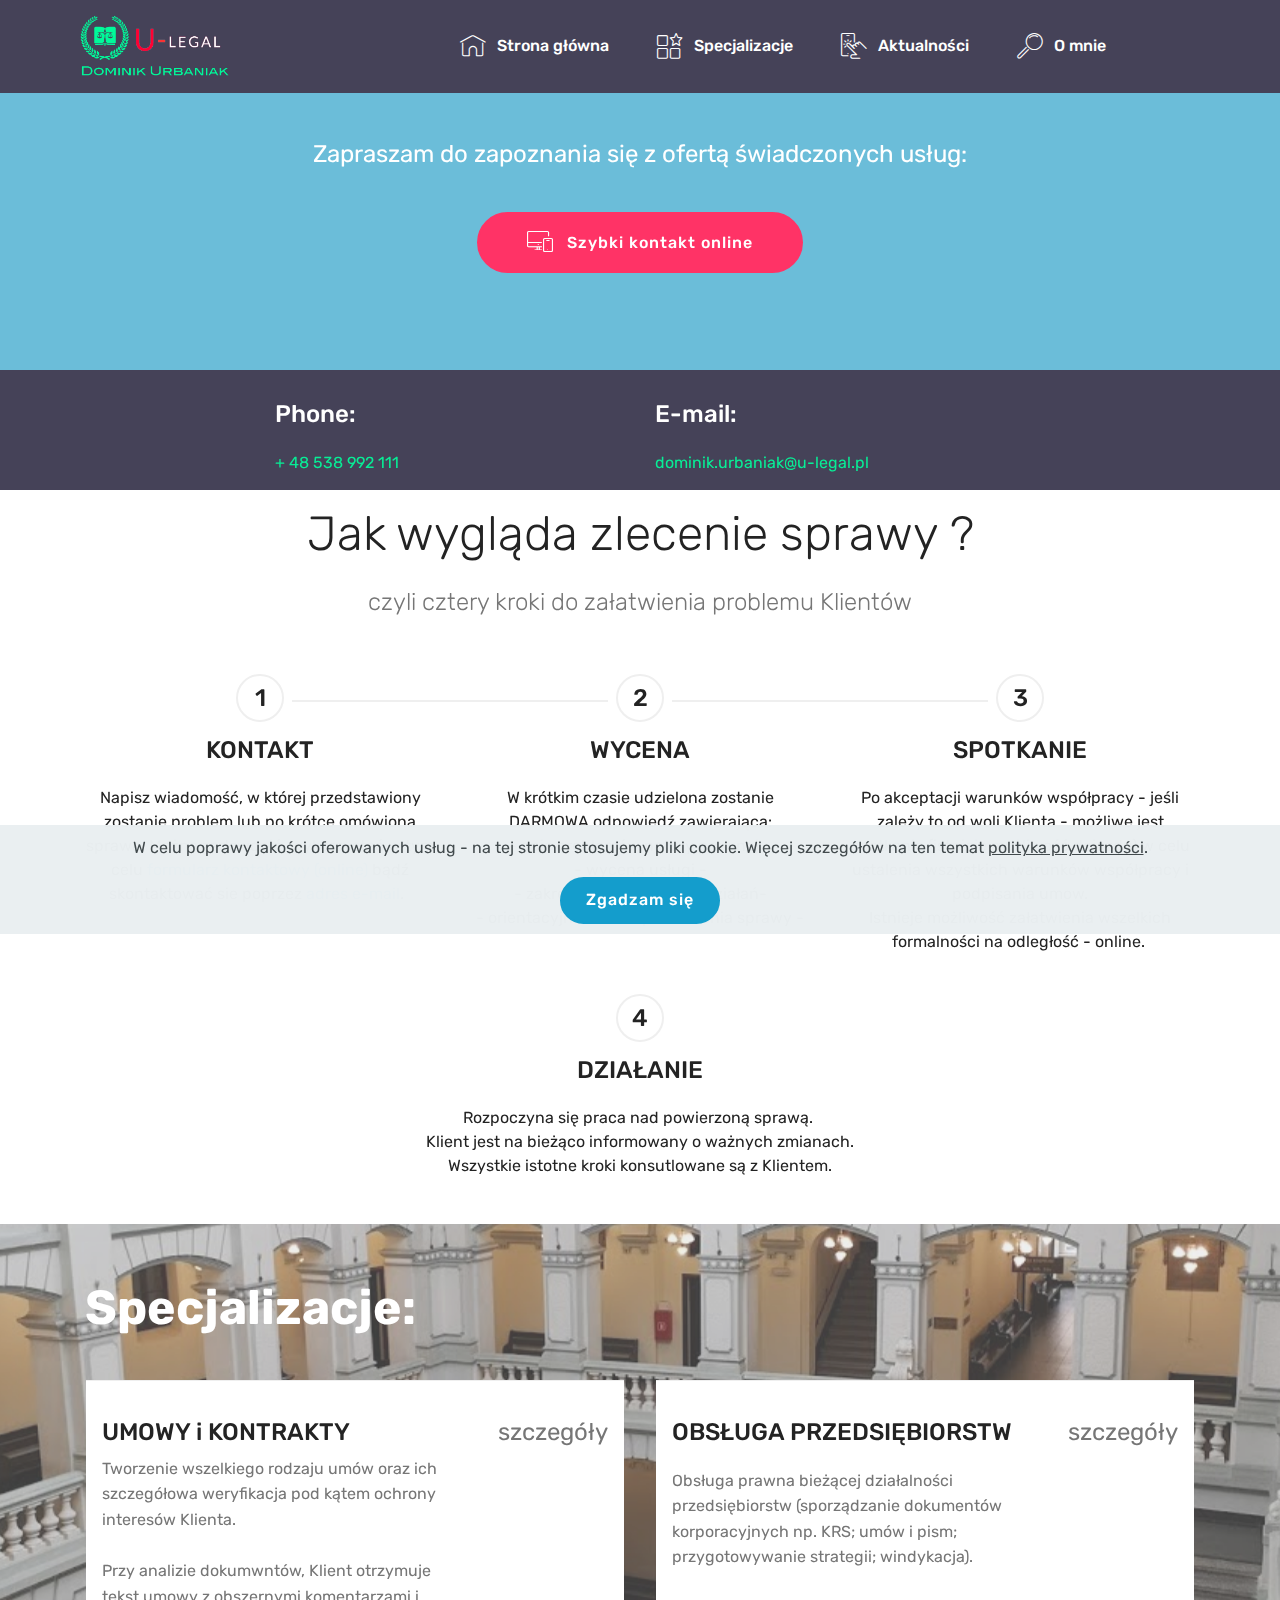
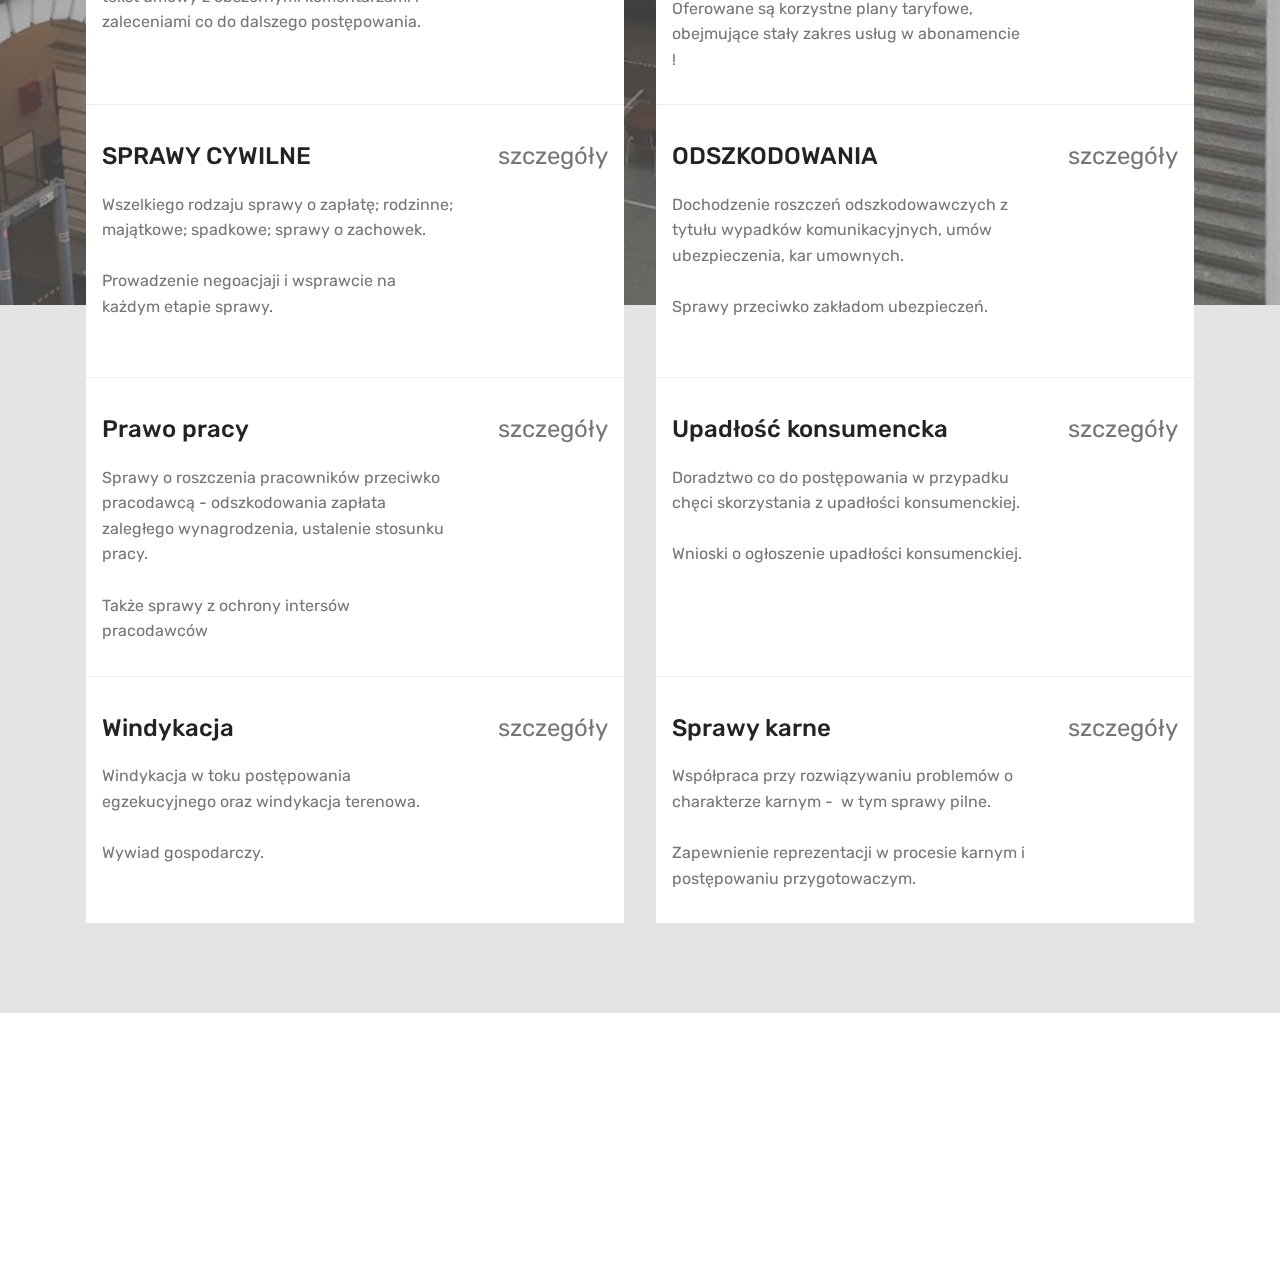
==== commit 7a350475: "create github pages" ====
--- a/page1.html
+++ b/page1.html
@@ -16,6 +16,7 @@
   <link rel="stylesheet" href="assets/bootstrap/css/bootstrap-grid.min.css">
   <link rel="stylesheet" href="assets/bootstrap/css/bootstrap-reboot.min.css">
   <link rel="stylesheet" href="assets/tether/tether.min.css">
+  <link rel="stylesheet" href="assets/socicon/css/styles.css">
   <link rel="stylesheet" href="assets/dropdown/css/style.css">
   <link rel="stylesheet" href="assets/theme/css/style.css">
   <link rel="preload" as="style" href="assets/mobirise/css/mbr-additional.css"><link rel="stylesheet" href="assets/mobirise/css/mbr-additional.css" type="text/css">
@@ -40,7 +41,7 @@
         <div class="menu-logo">
             <div class="navbar-brand">
                 <span class="navbar-logo">
-                    <a href="index.html">
+                    <a href="https://mobirise.co">
                          <img src="assets/images/logo-small-1.png" alt="Mobirise" title="" style="height: 4.8rem;">
                     </a>
                 </span>
@@ -51,11 +52,11 @@
             <ul class="navbar-nav nav-dropdown nav-right" data-app-modern-menu="true"><li class="nav-item">
                     <a class="nav-link link text-white display-4" href="index.html">
                         <span class="mbri-home mbr-iconfont mbr-iconfont-btn"></span>Strona główna &nbsp; &nbsp; &nbsp;&nbsp;</a>
-                </li><li class="nav-item"><a class="nav-link link text-white display-4" href="page1.html"><span class="mbri-features mbr-iconfont mbr-iconfont-btn"></span>
+                </li><li class="nav-item"><a class="nav-link link text-white display-4" href="page1.html#services3-c"><span class="mbri-features mbr-iconfont mbr-iconfont-btn"></span>
                         Specjalizacje &nbsp; &nbsp; &nbsp;&nbsp;</a></li><li class="nav-item"><a class="nav-link link text-white display-4" href="https://mobirise.co"><span class="mbri-touch mbr-iconfont mbr-iconfont-btn"></span>
                         Aktualności &nbsp; &nbsp; &nbsp;&nbsp;</a></li>
                 <li class="nav-item">
-                    <a class="nav-link link text-white display-4" href="https://mobirise.co">
+                    <a class="nav-link link text-white display-4" href="page2.html">
                         <span class="mbri-search mbr-iconfont mbr-iconfont-btn"></span>
                         O mnie &nbsp; &nbsp; &nbsp; &nbsp; &nbsp; &nbsp; &nbsp; &nbsp; &nbsp; &nbsp;&nbsp;</a>
                 </li></ul>
@@ -64,7 +65,7 @@
     </nav>
 </section>
 
-<section class="engine"><a href="https://mobirise.info/e">how to make your own site</a></section><section class="header1 cid-s3tuAS1nTc mbr-parallax-background" id="header1-a">
+<section class="engine"><a href="https://mobirise.info/c">site builder</a></section><section class="header1 cid-s3tuAS1nTc mbr-parallax-background" id="header1-a">
 
     
 
@@ -109,7 +110,7 @@
                                 Phone:
                             </h5>
                             <p class="mbr-text align-left mbr-fonts-style display-7">
-                                + 48 608 020 416</p>
+                                + 48 538 992 111</p>
                         </div>
                     </div>
                     <div class="col-12 col-md-4">
@@ -127,171 +128,18 @@
     </div>
 </section>
 
-<section class="services3 cid-s3tweT4Jl2" id="services3-c">
-    <!---->
-    
-    <!---->
-    <!--Overlay-->
-    
-    <!--Container-->
+<section class="step2 cid-s3twNvhTVw" id="step2-d">
+
+    
+
+    
+    
     <div class="container">
-        <div class="row">
-            <!--Titles-->
-            <div class="title pb-5 col-12">
-                <h2 class="align-left mbr-fonts-style display-2">Specjalizacje:</h2>
-                
-            </div>
-            <!--Card-1-->
-            <div class="card px-3 col-12 col-md-6">
-                <div class="card-wrapper media-container-row media-container-row">
-                    <div class="card-box">
-                        <div class="top-line pb-1">
-                            <h4 class="card-title mbr-fonts-style display-5">
-                                Watch 1
-                            </h4>
-                            <p class="mbr-text card-title cost mbr-fonts-style m-0 display-5">
-                                $400
-                            </p>
-                        </div>
-                        <div class="bottom-line">
-                            <p class="mbr-text mbr-fonts-style display-7">
-                                Lorem ipsum dolor sit amet, consectetur adipisicing elit. Doloribus, odit?
-                            </p>
-                        </div>
-                    </div>
-                </div>
-            </div>
-            <!--Card-2-->
-            <div class="card px-3 col-12 col-md-6">
-                <div class="card-wrapper media-container-row media-container-row">
-                    <div class="card-box">
-                        <div class="top-line pb-3">
-                            <h4 class="card-title mbr-fonts-style display-5">
-                                Watch 2
-                            </h4>
-                            <p class="mbr-text card-title cost mbr-fonts-style m-0 display-5">
-                                $500
-                            </p>
-                        </div>
-                        <div class="bottom-line">
-                            <p class="mbr-text mbr-fonts-style display-7">
-                                Lorem ipsum dolor sit amet, consectetur adipisicing elit. Doloribus, odit?
-                            </p>
-                        </div>
-                    </div>
-                </div>
-            </div>
-            <!--Card-3-->
-            <div class="card px-3 col-12 col-md-6">
-                <div class="card-wrapper media-container-row media-container-row">
-                    <div class="card-box">
-                        <div class="top-line pb-3">
-                            <h4 class="card-title mbr-fonts-style display-5">
-                                Watch 3
-                            </h4>
-                            <p class="mbr-text card-title cost mbr-fonts-style m-0 display-5">
-                                $600
-                            </p>
-                        </div>
-                        <div class="bottom-line">
-                            <p class="mbr-text mbr-fonts-style display-7">
-                                Lorem ipsum dolor sit amet, consectetur adipisicing elit. Doloribus, odit?
-                            </p>
-                        </div>
-                    </div>
-                </div>
-            </div>
-            <!--Card-4-->
-            <div class="card px-3 col-12 col-md-6">
-                <div class="card-wrapper media-container-row media-container-row">
-                    <div class="card-box">
-                        <div class="top-line pb-3">
-                            <h4 class="card-title mbr-fonts-style display-5">
-                                Watch 4
-                            </h4>
-                            <p class="mbr-text card-title cost mbr-fonts-style m-0 display-5">
-                                $700
-                            </p>
-                        </div>
-                        <div class="bottom-line">
-                            <p class="mbr-text mbr-fonts-style display-7">
-                                Lorem ipsum dolor sit amet, consectetur adipisicing elit. Doloribus, odit?
-                            </p>
-                        </div>
-                    </div>
-                </div>
-            </div>
-            <!--Card-5-->
-            <div class="card px-3 col-12 col-md-6">
-                <div class="card-wrapper media-container-row media-container-row">
-                    <div class="card-box">
-                        <div class="top-line pb-3">
-                            <h4 class="card-title mbr-fonts-style display-5">
-                                Watch 5
-                            </h4>
-                            <p class="mbr-text card-title cost mbr-fonts-style m-0 display-5">
-                                $800
-                            </p>
-                        </div>
-                        <div class="bottom-line">
-                            <p class="mbr-text mbr-fonts-style display-7">
-                                Lorem ipsum dolor sit amet, consectetur adipisicing elit. Doloribus, odit?
-                            </p>
-                        </div>
-                    </div>
-                </div>
-            </div>
-            <!--Card-6-->
-            <div class="card px-3 col-12 col-md-6">
-                <div class="card-wrapper media-container-row media-container-row">
-                    <div class="card-box">
-                        <div class="top-line pb-3">
-                            <h4 class="card-title mbr-fonts-style display-5">
-                                Watch 6
-                            </h4>
-                            <p class="mbr-text card-title cost mbr-fonts-style m-0 display-5">
-                                $900
-                            </p>
-                        </div>
-                        <div class="bottom-line">
-                            <p class="mbr-text mbr-fonts-style display-7">
-                                Lorem ipsum dolor sit amet, consectetur adipisicing elit. Doloribus, odit?
-                            </p>
-                        </div>
-                    </div>
-                </div>
-            </div>
-            <!--Card-7-->
-            
-            <!--Card-8-->
-            
-            <!--Card-9-->
-            
-            <!--Card-10-->
-            
-            <!--Card-11-->
-            
-            <!--Card-12-->
-            
-        </div>
-    </div>
-</section>
-
-<section class="step2 cid-s3twNvhTVw" id="step2-d">
-
-    
-
-    
-    
-    <div class="container">
-        <h2 class="mbr-section-title pb-3 mbr-fonts-style align-center display-2">
-            Steps
-        </h2>
+        <h2 class="mbr-section-title pb-3 mbr-fonts-style align-center display-2">Jak wygląda zlecenie sprawy ?</h2>
         <h3 class="mbr-section-subtitle pb-5 mbr-fonts-style align-center display-5">
-            Tutaj możesz wpisać swój własny tekst.
-        </h3>
+            czyli cztery kroki do załatwienia problemu Klientów</h3>
         <div class="step-container row justify-content-center">
-            <div class="card col-12 col-md-4 separline">
+            <div class="card col-12 pb-4 col-md-4 separline">
                 <div class="step-element">
                     <div class="step-wrapper pb-3">
                         <h3 class="step d-flex align-items-center justify-content-center m-auto">
@@ -299,15 +147,13 @@
                         </h3>
                     </div>          
                     <div class="step-text-content align-center">
-                        <h4 class="mbr-step-title pb-3 mbr-fonts-style display-5">Specification
-                        </h4>
-                        <p class="mbr-step-text mbr-fonts-style display-7">
-                            Lorem ipsum dolor sit amet, consectetur adipiscing elit. Nam erat libero, bibendum in libero tempor, luctus volutpat ligula.</p>
-                    </div>
-                </div>
-            </div>
-
-            <div class="card col-12 separline col-md-4">
+                        <h4 class="mbr-step-title pb-3 mbr-fonts-style display-5">KONTAKT</h4>
+                        <p class="mbr-step-text mbr-fonts-style display-7">Napisz wiadomość, w której przedstawiony zostanie problem lub po krótce omówiona sprawa. Można zadzwonić, wykorzystać w tym celu <a href="index.html#form1-6">formularz kontaktowy (online)</a> bądź skontaktować sie poprzez <a href="mailto:dominik.urbaniak@u-legal.pl">adres e-mail</a>. &nbsp;</p>
+                    </div>
+                </div>
+            </div>
+
+            <div class="card col-12 separline pb-4 col-md-4">
                 <div class="step-element">
                     <div class="step-wrapper pb-3">
                         <h3 class="step d-flex align-items-center justify-content-center m-auto">
@@ -315,14 +161,13 @@
                         </h3>
                     </div>          
                     <div class="step-text-content align-center">
-                        <h4 class="mbr-step-title pb-3 mbr-fonts-style display-5">Project Planning</h4>
-                        <p class="mbr-step-text mbr-fonts-style display-7">
-                            Lorem ipsum dolor sit amet, consectetur adipiscing elit. Nam erat libero, bibendum in libero tempor, luctus volutpat ligula.</p>
-                    </div>
-                </div>
-            </div>
-
-            <div class="card col-md-4 col-12 separline last-child">
+                        <h4 class="mbr-step-title pb-3 mbr-fonts-style display-5">WYCENA</h4>
+                        <p class="mbr-step-text mbr-fonts-style display-7">W krótkim czasie udzielona zostanie DARMOWA odpowiedź zawierająca:<br>- opis problemów natury prawnej -<br>- wycena usługi -<br>- zakres proponowanych działań-<br>- orientacyjne szanse powodzenia sprawy -<br><br></p>
+                    </div>
+                </div>
+            </div>
+
+            <div class="card col-md-4 col-12 separline pb-4">
                 <div class="step-element">
                     <div class="step-wrapper pb-3">
                         <h3 class="step d-flex align-items-center justify-content-center m-auto">
@@ -330,25 +175,236 @@
                         </h3>
                     </div>          
                     <div class="step-text-content align-center">
-                        <h4 class="mbr-step-title pb-3 mbr-fonts-style display-5">Deployment
-                        </h4>
-                        <p class="mbr-step-text mbr-fonts-style display-7">
-                            Lorem ipsum dolor sit amet, consectetur adipiscing elit. Nam erat libero, bibendum in libero tempor, luctus volutpat ligula.</p>
-                    </div>
-                </div>
-            </div>
-
-            
-            
-            
-            
-            
-            
-            
-            
-            
-            
-            
+                        <h4 class="mbr-step-title pb-3 mbr-fonts-style display-5">SPOTKANIE</h4>
+                        <p class="mbr-step-text mbr-fonts-style display-7">Po akceptacji warunków współpracy - jeśli zależy to od woli Klienta - możliwe jest spotkanie (istnieje możliwość dojazdu) w celu ustalenia wszystkich warunków współpracy i podpisania umow.<br>Istnieje możliwość załatwienia wszelkich formalności na odległość - online.&nbsp;</p>
+                    </div>
+                </div>
+            </div>
+
+            <div class="card col-12 separline last-child col-md-6">
+                <div class="step-element">
+                    <div class="step-wrapper pb-3">
+                        <h3 class="step d-flex align-items-center justify-content-center m-auto">
+                            4
+                        </h3>
+                    </div>          
+                    <div class="step-text-content align-center">
+                        <h4 class="mbr-step-title pb-3 mbr-fonts-style display-5">
+                            DZIAŁANIE</h4>
+                        <p class="mbr-step-text mbr-fonts-style display-7">Rozpoczyna się praca nad powierzoną sprawą.&nbsp;<br>Klient jest na bieżąco informowany o ważnych zmianach. <br>Wszystkie istotne kroki konsutlowane są z Klientem.</p>
+                    </div>
+                </div>
+            </div>
+            
+            
+            
+            
+            
+            
+            
+            
+            
+            
+        </div>
+    </div>
+</section>
+
+<section class="services3 cid-s3tweT4Jl2 mbr-parallax-background" id="services3-c">
+    <!---->
+    
+    <!---->
+    <!--Overlay-->
+    <div class="mbr-overlay" style="opacity: 0.3; background-color: rgb(204, 204, 204);">
+    </div>
+    <!--Container-->
+    <div class="container">
+        <div class="row">
+            <!--Titles-->
+            <div class="title pb-5 col-12">
+                <h2 class="align-left mbr-fonts-style display-2"><strong>Specjalizacje:</strong></h2>
+                
+            </div>
+            <!--Card-1-->
+            <div class="card px-3 col-12 col-md-6">
+                <div class="card-wrapper media-container-row media-container-row">
+                    <div class="card-box">
+                        <div class="top-line pb-1">
+                            <h4 class="card-title mbr-fonts-style display-5">
+                                UMOWY i KONTRAKTY</h4>
+                            <p class="mbr-text card-title cost mbr-fonts-style m-0 display-5">szczegóły<br></p>
+                        </div>
+                        <div class="bottom-line">
+                            <p class="mbr-text mbr-fonts-style display-7">Tworzenie wszelkiego rodzaju umów oraz ich szczegółowa weryfikacja pod kątem ochrony interesów Klienta.<br><br>Przy analizie dokumwntów, Klient otrzymuje tekst umowy z obszernymi komentarzami i zaleceniami co do dalszego postępowania.</p>
+                        </div>
+                    </div>
+                </div>
+            </div>
+            <!--Card-2-->
+            <div class="card px-3 col-12 col-md-6">
+                <div class="card-wrapper media-container-row media-container-row">
+                    <div class="card-box">
+                        <div class="top-line pb-3">
+                            <h4 class="card-title mbr-fonts-style display-5">OBSŁUGA PRZEDSIĘBIORSTW</h4>
+                            <p class="mbr-text card-title cost mbr-fonts-style m-0 display-5">szczegóły</p>
+                        </div>
+                        <div class="bottom-line">
+                            <p class="mbr-text mbr-fonts-style display-7">Obsługa prawna bieżącej działalności przedsiębiorstw (sporządzanie dokumentów korporacyjnych np. KRS; umów i pism; przygotowywanie strategii; windykacja).&nbsp;<br><br>Oferowane są korzystne plany taryfowe, obejmujące stały zakres usług w abonamencie !</p>
+                        </div>
+                    </div>
+                </div>
+            </div>
+            <!--Card-3-->
+            <div class="card px-3 col-12 col-md-6">
+                <div class="card-wrapper media-container-row media-container-row">
+                    <div class="card-box">
+                        <div class="top-line pb-3">
+                            <h4 class="card-title mbr-fonts-style display-5">SPRAWY CYWILNE</h4>
+                            <p class="mbr-text card-title cost mbr-fonts-style m-0 display-5">szczegóły</p>
+                        </div>
+                        <div class="bottom-line">
+                            <p class="mbr-text mbr-fonts-style display-7">
+                                Wszelkiego rodzaju sprawy o zapłatę; rodzinne; majątkowe; spadkowe; sprawy o zachowek.<br><br>Prowadzenie negoacjaji i wsprawcie na każdym etapie sprawy.&nbsp;<br><br></p>
+                        </div>
+                    </div>
+                </div>
+            </div>
+            <!--Card-4-->
+            <div class="card px-3 col-12 col-md-6">
+                <div class="card-wrapper media-container-row media-container-row">
+                    <div class="card-box">
+                        <div class="top-line pb-3">
+                            <h4 class="card-title mbr-fonts-style display-5">
+                                ODSZKODOWANIA</h4>
+                            <p class="mbr-text card-title cost mbr-fonts-style m-0 display-5">szczegóły</p>
+                        </div>
+                        <div class="bottom-line">
+                            <p class="mbr-text mbr-fonts-style display-7">Dochodzenie roszczeń odszkodowawczych z tytułu wypadków komunikacyjnych, umów ubezpieczenia, kar umownych.<br><br>Sprawy przeciwko zakładom ubezpieczeń.&nbsp;</p>
+                        </div>
+                    </div>
+                </div>
+            </div>
+            <!--Card-5-->
+            <div class="card px-3 col-12 col-md-6">
+                <div class="card-wrapper media-container-row media-container-row">
+                    <div class="card-box">
+                        <div class="top-line pb-3">
+                            <h4 class="card-title mbr-fonts-style display-5">
+                                Prawo pracy</h4>
+                            <p class="mbr-text card-title cost mbr-fonts-style m-0 display-5">szczegóły</p>
+                        </div>
+                        <div class="bottom-line">
+                            <p class="mbr-text mbr-fonts-style display-7">
+                                Sprawy o roszczenia pracowników przeciwko pracodawcą - odszkodowania zapłata zaległego wynagrodzenia, ustalenie stosunku pracy.<br><br>Także sprawy z ochrony intersów pracodawców</p>
+                        </div>
+                    </div>
+                </div>
+            </div>
+            <!--Card-6-->
+            <div class="card px-3 col-12 col-md-6">
+                <div class="card-wrapper media-container-row media-container-row">
+                    <div class="card-box">
+                        <div class="top-line pb-3">
+                            <h4 class="card-title mbr-fonts-style display-5">
+                                Upadłość konsumencka&nbsp;</h4>
+                            <p class="mbr-text card-title cost mbr-fonts-style m-0 display-5">szczegóły</p>
+                        </div>
+                        <div class="bottom-line">
+                            <p class="mbr-text mbr-fonts-style display-7">Doradztwo co do postępowania w przypadku chęci skorzystania z upadłości konsumenckiej.<br><br>Wnioski o ogłoszenie upadłości konsumenckiej.</p>
+                        </div>
+                    </div>
+                </div>
+            </div>
+            <!--Card-7-->
+            <div class="card px-3 col-12 col-md-6">
+                <div class="card-wrapper media-container-row media-container-row">
+                    <div class="card-box">
+                        <div class="top-line pb-3">
+                            <h4 class="card-title mbr-fonts-style display-5">
+                                Windykacja</h4>
+                            <p class="mbr-text card-title cost mbr-fonts-style m-0 display-5">szczegóły</p>
+                        </div>
+                        <div class="bottom-line">
+                            <p class="mbr-text mbr-fonts-style display-7">
+                                Windykacja w toku postępowania egzekucyjnego oraz windykacja terenowa.<br><br>Wywiad gospodarczy.</p>
+                        </div>
+                    </div>
+                </div>
+            </div>
+            <!--Card-8-->
+            <div class="card px-3 col-12 col-md-6">
+                <div class="card-wrapper media-container-row media-container-row">
+                    <div class="card-box">
+                        <div class="top-line pb-3">
+                            <h4 class="card-title mbr-fonts-style display-5">
+                                Sprawy karne</h4>
+                            <p class="mbr-text card-title cost mbr-fonts-style m-0 display-5">
+                                szczegóły
+                            </p>
+                        </div>
+                        <div class="bottom-line">
+                            <p class="mbr-text mbr-fonts-style display-7">
+                                Współpraca przy rozwiązywaniu problemów o charakterze karnym - &nbsp;w tym sprawy pilne.<br><br>Zapewnienie reprezentacji w procesie karnym i postępowaniu przygotowaczym.&nbsp;</p>
+                        </div>
+                    </div>
+                </div>
+            </div>
+            <!--Card-9-->
+            
+            <!--Card-10-->
+            
+            <!--Card-11-->
+            
+            <!--Card-12-->
+            
+        </div>
+    </div>
+</section>
+
+<section class="cid-s3vVcm8euj mbr-reveal" id="footer1-e">
+
+    
+
+    
+
+    <div class="container">
+        <div class="media-container-row content text-white">
+            <div class="col-12 col-md-3">
+                <div class="media-wrap">
+                    <a href="https://mobirise.co/">
+                        <img src="assets/images/logo-small.png" alt="Mobirise" title="">
+                    </a>
+                </div>
+            </div>
+            <div class="col-12 col-md-3 mbr-fonts-style display-7">
+                <h5 class="pb-3">Kontakt:</h5>
+                <p class="mbr-text"><a href="index.html#form1-6">Formularz kontaktowy</a></p>
+            </div>
+            <div class="col-12 col-md-3 mbr-fonts-style display-7">
+                <h5 class="pb-3">
+                    Dane kontaktowe
+                </h5>
+                <p class="mbr-text"><a href="mailto:dominik.urbaniak@u-legal.pl">dominik.urbaniak@u-legal.pl</a><br>Telefon: + 48 538 992 111 &nbsp; &nbsp; &nbsp; &nbsp; &nbsp; &nbsp; &nbsp; &nbsp; &nbsp; &nbsp;&nbsp;<br></p>
+            </div>
+            <div class="col-12 col-md-3 mbr-fonts-style display-7">
+                <h5 class="pb-3"></h5>
+                <p class="mbr-text"></p>
+            </div>
+        </div>
+        <div class="footer-lower">
+            <div class="media-container-row">
+                <div class="col-sm-12">
+                    <hr>
+                </div>
+            </div>
+            <div class="media-container-row mbr-white">
+                <div class="col-sm-6 copyright">
+                    <p class="mbr-text mbr-fonts-style display-7">
+                        © Copyright 2020 / Dominik Urbaniak u- Legal</p>
+                </div>
+                <div class="col-md-6">
+                    
+                </div>
+            </div>
         </div>
     </div>
 </section>
@@ -360,11 +416,11 @@
   <script src="assets/tether/tether.min.js"></script>
   <script src="assets/web/assets/cookies-alert-plugin/cookies-alert-core.js"></script>
   <script src="assets/web/assets/cookies-alert-plugin/cookies-alert-script.js"></script>
-  <script src="assets/smoothscroll/smooth-scroll.js"></script>
   <script src="assets/dropdown/js/nav-dropdown.js"></script>
   <script src="assets/dropdown/js/navbar-dropdown.js"></script>
   <script src="assets/touchswipe/jquery.touch-swipe.min.js"></script>
   <script src="assets/parallax/jarallax.min.js"></script>
+  <script src="assets/smoothscroll/smooth-scroll.js"></script>
   <script src="assets/theme/js/script.js"></script>
   
   
--- a/assets/socicon/css/styles.css
+++ b/assets/socicon/css/styles.css
@@ -0,0 +1,933 @@
+@charset "UTF-8";
+
+@font-face {
+  font-family: 'Socicon';
+  src:  url('../fonts/socicon.eot');
+  src:  url('../fonts/socicon.eot?#iefix') format('embedded-opentype'),
+    url('../fonts/socicon.woff2') format('woff2'),
+    url('../fonts/socicon.ttf') format('truetype'),
+    url('../fonts/socicon.woff') format('woff'),
+    url('../fonts/socicon.svg#socicon') format('svg');
+  font-weight: normal;
+  font-style: normal;
+}
+
+[data-icon]:before {
+  font-family: "socicon" !important;
+  content: attr(data-icon);
+  font-style: normal !important;
+  font-weight: normal !important;
+  font-variant: normal !important;
+  text-transform: none !important;
+  speak: none;
+  line-height: 1;
+  -webkit-font-smoothing: antialiased;
+  -moz-osx-font-smoothing: grayscale;
+}
+
+[class^="socicon-"], [class*=" socicon-"] {
+  /* use !important to prevent issues with browser extensions that change fonts */
+  font-family: 'Socicon' !important;
+  speak: none;
+  font-style: normal;
+  font-weight: normal;
+  font-variant: normal;
+  text-transform: none;
+  line-height: 1;
+
+  /* Better Font Rendering =========== */
+  -webkit-font-smoothing: antialiased;
+  -moz-osx-font-smoothing: grayscale;
+}
+
+.socicon-eitaa:before {
+  content: "\e97c";
+}
+.socicon-soroush:before {
+  content: "\e97d";
+}
+.socicon-bale:before {
+  content: "\e97e";
+}
+.socicon-zazzle:before {
+  content: "\e97b";
+}
+.socicon-society6:before {
+  content: "\e97a";
+}
+.socicon-redbubble:before {
+  content: "\e979";
+}
+.socicon-avvo:before {
+  content: "\e978";
+}
+.socicon-stitcher:before {
+  content: "\e977";
+}
+.socicon-googlehangouts:before {
+  content: "\e974";
+}
+.socicon-dlive:before {
+  content: "\e975";
+}
+.socicon-vsco:before {
+  content: "\e976";
+}
+.socicon-flipboard:before {
+  content: "\e973";
+}
+.socicon-ubuntu:before {
+  content: "\e958";
+}
+.socicon-artstation:before {
+  content: "\e959";
+}
+.socicon-invision:before {
+  content: "\e95a";
+}
+.socicon-torial:before {
+  content: "\e95b";
+}
+.socicon-collectorz:before {
+  content: "\e95c";
+}
+.socicon-seenthis:before {
+  content: "\e95d";
+}
+.socicon-googleplaymusic:before {
+  content: "\e95e";
+}
+.socicon-debian:before {
+  content: "\e95f";
+}
+.socicon-filmfreeway:before {
+  content: "\e960";
+}
+.socicon-gnome:before {
+  content: "\e961";
+}
+.socicon-itchio:before {
+  content: "\e962";
+}
+.socicon-jamendo:before {
+  content: "\e963";
+}
+.socicon-mix:before {
+  content: "\e964";
+}
+.socicon-sharepoint:before {
+  content: "\e965";
+}
+.socicon-tinder:before {
+  content: "\e966";
+}
+.socicon-windguru:before {
+  content: "\e967";
+}
+.socicon-cdbaby:before {
+  content: "\e968";
+}
+.socicon-elementaryos:before {
+  content: "\e969";
+}
+.socicon-stage32:before {
+  content: "\e96a";
+}
+.socicon-tiktok:before {
+  content: "\e96b";
+}
+.socicon-gitter:before {
+  content: "\e96c";
+}
+.socicon-letterboxd:before {
+  content: "\e96d";
+}
+.socicon-threema:before {
+  content: "\e96e";
+}
+.socicon-splice:before {
+  content: "\e96f";
+}
+.socicon-metapop:before {
+  content: "\e970";
+}
+.socicon-naver:before {
+  content: "\e971";
+}
+.socicon-remote:before {
+  content: "\e972";
+}
+.socicon-internet:before {
+  content: "\e957";
+}
+.socicon-moddb:before {
+  content: "\e94b";
+}
+.socicon-indiedb:before {
+  content: "\e94c";
+}
+.socicon-traxsource:before {
+  content: "\e94d";
+}
+.socicon-gamefor:before {
+  content: "\e94e";
+}
+.socicon-pixiv:before {
+  content: "\e94f";
+}
+.socicon-myanimelist:before {
+  content: "\e950";
+}
+.socicon-blackberry:before {
+  content: "\e951";
+}
+.socicon-wickr:before {
+  content: "\e952";
+}
+.socicon-spip:before {
+  content: "\e953";
+}
+.socicon-napster:before {
+  content: "\e954";
+}
+.socicon-beatport:before {
+  content: "\e955";
+}
+.socicon-hackerone:before {
+  content: "\e956";
+}
+.socicon-hackernews:before {
+  content: "\e946";
+}
+.socicon-smashwords:before {
+  content: "\e947";
+}
+.socicon-kobo:before {
+  content: "\e948";
+}
+.socicon-bookbub:before {
+  content: "\e949";
+}
+.socicon-mailru:before {
+  content: "\e94a";
+}
+.socicon-gitlab:before {
+  content: "\e945";
+}
+.socicon-instructables:before {
+  content: "\e944";
+}
+.socicon-portfolio:before {
+  content: "\e943";
+}
+.socicon-codered:before {
+  content: "\e940";
+}
+.socicon-origin:before {
+  content: "\e941";
+}
+.socicon-nextdoor:before {
+  content: "\e942";
+}
+.socicon-udemy:before {
+  content: "\e93f";
+}
+.socicon-livemaster:before {
+  content: "\e93e";
+}
+.socicon-crunchbase:before {
+  content: "\e93b";
+}
+.socicon-homefy:before {
+  content: "\e93c";
+}
+.socicon-calendly:before {
+  content: "\e93d";
+}
+.socicon-realtor:before {
+  content: "\e90f";
+}
+.socicon-tidal:before {
+  content: "\e910";
+}
+.socicon-qobuz:before {
+  content: "\e911";
+}
+.socicon-natgeo:before {
+  content: "\e912";
+}
+.socicon-mastodon:before {
+  content: "\e913";
+}
+.socicon-unsplash:before {
+  content: "\e914";
+}
+.socicon-homeadvisor:before {
+  content: "\e915";
+}
+.socicon-angieslist:before {
+  content: "\e916";
+}
+.socicon-codepen:before {
+  content: "\e917";
+}
+.socicon-slack:before {
+  content: "\e918";
+}
+.socicon-openaigym:before {
+  content: "\e919";
+}
+.socicon-logmein:before {
+  content: "\e91a";
+}
+.socicon-fiverr:before {
+  content: "\e91b";
+}
+.socicon-gotomeeting:before {
+  content: "\e91c";
+}
+.socicon-aliexpress:before {
+  content: "\e91d";
+}
+.socicon-guru:before {
+  content: "\e91e";
+}
+.socicon-appstore:before {
+  content: "\e91f";
+}
+.socicon-homes:before {
+  content: "\e920";
+}
+.socicon-zoom:before {
+  content: "\e921";
+}
+.socicon-alibaba:before {
+  content: "\e922";
+}
+.socicon-craigslist:before {
+  content: "\e923";
+}
+.socicon-wix:before {
+  content: "\e924";
+}
+.socicon-redfin:before {
+  content: "\e925";
+}
+.socicon-googlecalendar:before {
+  content: "\e926";
+}
+.socicon-shopify:before {
+  content: "\e927";
+}
+.socicon-freelancer:before {
+  content: "\e928";
+}
+.socicon-seedrs:before {
+  content: "\e929";
+}
+.socicon-bing:before {
+  content: "\e92a";
+}
+.socicon-doodle:before {
+  content: "\e92b";
+}
+.socicon-bonanza:before {
+  content: "\e92c";
+}
+.socicon-squarespace:before {
+  content: "\e92d";
+}
+.socicon-toptal:before {
+  content: "\e92e";
+}
+.socicon-gust:before {
+  content: "\e92f";
+}
+.socicon-ask:before {
+  content: "\e930";
+}
+.socicon-trulia:before {
+  content: "\e931";
+}
+.socicon-loomly:before {
+  content: "\e932";
+}
+.socicon-ghost:before {
+  content: "\e933";
+}
+.socicon-upwork:before {
+  content: "\e934";
+}
+.socicon-fundable:before {
+  content: "\e935";
+}
+.socicon-booking:before {
+  content: "\e936";
+}
+.socicon-googlemaps:before {
+  content: "\e937";
+}
+.socicon-zillow:before {
+  content: "\e938";
+}
+.socicon-niconico:before {
+  content: "\e939";
+}
+.socicon-toneden:before {
+  content: "\e93a";
+}
+.socicon-augment:before {
+  content: "\e908";
+}
+.socicon-bitbucket:before {
+  content: "\e909";
+}
+.socicon-fyuse:before {
+  content: "\e90a";
+}
+.socicon-yt-gaming:before {
+  content: "\e90b";
+}
+.socicon-sketchfab:before {
+  content: "\e90c";
+}
+.socicon-mobcrush:before {
+  content: "\e90d";
+}
+.socicon-microsoft:before {
+  content: "\e90e";
+}
+.socicon-pandora:before {
+  content: "\e907";
+}
+.socicon-messenger:before {
+  content: "\e906";
+}
+.socicon-gamewisp:before {
+  content: "\e905";
+}
+.socicon-bloglovin:before {
+  content: "\e904";
+}
+.socicon-tunein:before {
+  content: "\e903";
+}
+.socicon-gamejolt:before {
+  content: "\e901";
+}
+.socicon-trello:before {
+  content: "\e902";
+}
+.socicon-spreadshirt:before {
+  content: "\e900";
+}
+.socicon-500px:before {
+  content: "\e000";
+}
+.socicon-8tracks:before {
+  content: "\e001";
+}
+.socicon-airbnb:before {
+  content: "\e002";
+}
+.socicon-alliance:before {
+  content: "\e003";
+}
+.socicon-amazon:before {
+  content: "\e004";
+}
+.socicon-amplement:before {
+  content: "\e005";
+}
+.socicon-android:before {
+  content: "\e006";
+}
+.socicon-angellist:before {
+  content: "\e007";
+}
+.socicon-apple:before {
+  content: "\e008";
+}
+.socicon-appnet:before {
+  content: "\e009";
+}
+.socicon-baidu:before {
+  content: "\e00a";
+}
+.socicon-bandcamp:before {
+  content: "\e00b";
+}
+.socicon-battlenet:before {
+  content: "\e00c";
+}
+.socicon-mixer:before {
+  content: "\e00d";
+}
+.socicon-bebee:before {
+  content: "\e00e";
+}
+.socicon-bebo:before {
+  content: "\e00f";
+}
+.socicon-behance:before {
+  content: "\e010";
+}
+.socicon-blizzard:before {
+  content: "\e011";
+}
+.socicon-blogger:before {
+  content: "\e012";
+}
+.socicon-buffer:before {
+  content: "\e013";
+}
+.socicon-chrome:before {
+  content: "\e014";
+}
+.socicon-coderwall:before {
+  content: "\e015";
+}
+.socicon-curse:before {
+  content: "\e016";
+}
+.socicon-dailymotion:before {
+  content: "\e017";
+}
+.socicon-deezer:before {
+  content: "\e018";
+}
+.socicon-delicious:before {
+  content: "\e019";
+}
+.socicon-deviantart:before {
+  content: "\e01a";
+}
+.socicon-diablo:before {
+  content: "\e01b";
+}
+.socicon-digg:before {
+  content: "\e01c";
+}
+.socicon-discord:before {
+  content: "\e01d";
+}
+.socicon-disqus:before {
+  content: "\e01e";
+}
+.socicon-douban:before {
+  content: "\e01f";
+}
+.socicon-draugiem:before {
+  content: "\e020";
+}
+.socicon-dribbble:before {
+  content: "\e021";
+}
+.socicon-drupal:before {
+  content: "\e022";
+}
+.socicon-ebay:before {
+  content: "\e023";
+}
+.socicon-ello:before {
+  content: "\e024";
+}
+.socicon-endomodo:before {
+  content: "\e025";
+}
+.socicon-envato:before {
+  content: "\e026";
+}
+.socicon-etsy:before {
+  content: "\e027";
+}
+.socicon-facebook:before {
+  content: "\e028";
+}
+.socicon-feedburner:before {
+  content: "\e029";
+}
+.socicon-filmweb:before {
+  content: "\e02a";
+}
+.socicon-firefox:before {
+  content: "\e02b";
+}
+.socicon-flattr:before {
+  content: "\e02c";
+}
+.socicon-flickr:before {
+  content: "\e02d";
+}
+.socicon-formulr:before {
+  content: "\e02e";
+}
+.socicon-forrst:before {
+  content: "\e02f";
+}
+.socicon-foursquare:before {
+  content: "\e030";
+}
+.socicon-friendfeed:before {
+  content: "\e031";
+}
+.socicon-github:before {
+  content: "\e032";
+}
+.socicon-goodreads:before {
+  content: "\e033";
+}
+.socicon-google:before {
+  content: "\e034";
+}
+.socicon-googlescholar:before {
+  content: "\e035";
+}
+.socicon-googlegroups:before {
+  content: "\e036";
+}
+.socicon-googlephotos:before {
+  content: "\e037";
+}
+.socicon-googleplus:before {
+  content: "\e038";
+}
+.socicon-grooveshark:before {
+  content: "\e039";
+}
+.socicon-hackerrank:before {
+  content: "\e03a";
+}
+.socicon-hearthstone:before {
+  content: "\e03b";
+}
+.socicon-hellocoton:before {
+  content: "\e03c";
+}
+.socicon-heroes:before {
+  content: "\e03d";
+}
+.socicon-smashcast:before {
+  content: "\e03e";
+}
+.socicon-horde:before {
+  content: "\e03f";
+}
+.socicon-houzz:before {
+  content: "\e040";
+}
+.socicon-icq:before {
+  content: "\e041";
+}
+.socicon-identica:before {
+  content: "\e042";
+}
+.socicon-imdb:before {
+  content: "\e043";
+}
+.socicon-instagram:before {
+  content: "\e044";
+}
+.socicon-issuu:before {
+  content: "\e045";
+}
+.socicon-istock:before {
+  content: "\e046";
+}
+.socicon-itunes:before {
+  content: "\e047";
+}
+.socicon-keybase:before {
+  content: "\e048";
+}
+.socicon-lanyrd:before {
+  content: "\e049";
+}
+.socicon-lastfm:before {
+  content: "\e04a";
+}
+.socicon-line:before {
+  content: "\e04b";
+}
+.socicon-linkedin:before {
+  content: "\e04c";
+}
+.socicon-livejournal:before {
+  content: "\e04d";
+}
+.socicon-lyft:before {
+  content: "\e04e";
+}
+.socicon-macos:before {
+  content: "\e04f";
+}
+.socicon-mail:before {
+  content: "\e050";
+}
+.socicon-medium:before {
+  content: "\e051";
+}
+.socicon-meetup:before {
+  content: "\e052";
+}
+.socicon-mixcloud:before {
+  content: "\e053";
+}
+.socicon-modelmayhem:before {
+  content: "\e054";
+}
+.socicon-mumble:before {
+  content: "\e055";
+}
+.socicon-myspace:before {
+  content: "\e056";
+}
+.socicon-newsvine:before {
+  content: "\e057";
+}
+.socicon-nintendo:before {
+  content: "\e058";
+}
+.socicon-npm:before {
+  content: "\e059";
+}
+.socicon-odnoklassniki:before {
+  content: "\e05a";
+}
+.socicon-openid:before {
+  content: "\e05b";
+}
+.socicon-opera:before {
+  content: "\e05c";
+}
+.socicon-outlook:before {
+  content: "\e05d";
+}
+.socicon-overwatch:before {
+  content: "\e05e";
+}
+.socicon-patreon:before {
+  content: "\e05f";
+}
+.socicon-paypal:before {
+  content: "\e060";
+}
+.socicon-periscope:before {
+  content: "\e061";
+}
+.socicon-persona:before {
+  content: "\e062";
+}
+.socicon-pinterest:before {
+  content: "\e063";
+}
+.socicon-play:before {
+  content: "\e064";
+}
+.socicon-player:before {
+  content: "\e065";
+}
+.socicon-playstation:before {
+  content: "\e066";
+}
+.socicon-pocket:before {
+  content: "\e067";
+}
+.socicon-qq:before {
+  content: "\e068";
+}
+.socicon-quora:before {
+  content: "\e069";
+}
+.socicon-raidcall:before {
+  content: "\e06a";
+}
+.socicon-ravelry:before {
+  content: "\e06b";
+}
+.socicon-reddit:before {
+  content: "\e06c";
+}
+.socicon-renren:before {
+  content: "\e06d";
+}
+.socicon-researchgate:before {
+  content: "\e06e";
+}
+.socicon-residentadvisor:before {
+  content: "\e06f";
+}
+.socicon-reverbnation:before {
+  content: "\e070";
+}
+.socicon-rss:before {
+  content: "\e071";
+}
+.socicon-sharethis:before {
+  content: "\e072";
+}
+.socicon-skype:before {
+  content: "\e073";
+}
+.socicon-slideshare:before {
+  content: "\e074";
+}
+.socicon-smugmug:before {
+  content: "\e075";
+}
+.socicon-snapchat:before {
+  content: "\e076";
+}
+.socicon-songkick:before {
+  content: "\e077";
+}
+.socicon-soundcloud:before {
+  content: "\e078";
+}
+.socicon-spotify:before {
+  content: "\e079";
+}
+.socicon-stackexchange:before {
+  content: "\e07a";
+}
+.socicon-stackoverflow:before {
+  content: "\e07b";
+}
+.socicon-starcraft:before {
+  content: "\e07c";
+}
+.socicon-stayfriends:before {
+  content: "\e07d";
+}
+.socicon-steam:before {
+  content: "\e07e";
+}
+.socicon-storehouse:before {
+  content: "\e07f";
+}
+.socicon-strava:before {
+  content: "\e080";
+}
+.socicon-streamjar:before {
+  content: "\e081";
+}
+.socicon-stumbleupon:before {
+  content: "\e082";
+}
+.socicon-swarm:before {
+  content: "\e083";
+}
+.socicon-teamspeak:before {
+  content: "\e084";
+}
+.socicon-teamviewer:before {
+  content: "\e085";
+}
+.socicon-technorati:before {
+  content: "\e086";
+}
+.socicon-telegram:before {
+  content: "\e087";
+}
+.socicon-tripadvisor:before {
+  content: "\e088";
+}
+.socicon-tripit:before {
+  content: "\e089";
+}
+.socicon-triplej:before {
+  content: "\e08a";
+}
+.socicon-tumblr:before {
+  content: "\e08b";
+}
+.socicon-twitch:before {
+  content: "\e08c";
+}
+.socicon-twitter:before {
+  content: "\e08d";
+}
+.socicon-uber:before {
+  content: "\e08e";
+}
+.socicon-ventrilo:before {
+  content: "\e08f";
+}
+.socicon-viadeo:before {
+  content: "\e090";
+}
+.socicon-viber:before {
+  content: "\e091";
+}
+.socicon-viewbug:before {
+  content: "\e092";
+}
+.socicon-vimeo:before {
+  content: "\e093";
+}
+.socicon-vine:before {
+  content: "\e094";
+}
+.socicon-vkontakte:before {
+  content: "\e095";
+}
+.socicon-warcraft:before {
+  content: "\e096";
+}
+.socicon-wechat:before {
+  content: "\e097";
+}
+.socicon-weibo:before {
+  content: "\e098";
+}
+.socicon-whatsapp:before {
+  content: "\e099";
+}
+.socicon-wikipedia:before {
+  content: "\e09a";
+}
+.socicon-windows:before {
+  content: "\e09b";
+}
+.socicon-wordpress:before {
+  content: "\e09c";
+}
+.socicon-wykop:before {
+  content: "\e09d";
+}
+.socicon-xbox:before {
+  content: "\e09e";
+}
+.socicon-xing:before {
+  content: "\e09f";
+}
+.socicon-yahoo:before {
+  content: "\e0a0";
+}
+.socicon-yammer:before {
+  content: "\e0a1";
+}
+.socicon-yandex:before {
+  content: "\e0a2";
+}
+.socicon-yelp:before {
+  content: "\e0a3";
+}
+.socicon-younow:before {
+  content: "\e0a4";
+}
+.socicon-youtube:before {
+  content: "\e0a5";
+}
+.socicon-zapier:before {
+  content: "\e0a6";
+}
+.socicon-zerply:before {
+  content: "\e0a7";
+}
+.socicon-zomato:before {
+  content: "\e0a8";
+}
+.socicon-zynga:before {
+  content: "\e0a9";
+}
--- a/assets/mobirise/css/mbr-additional.css
+++ b/assets/mobirise/css/mbr-additional.css
@@ -1200,7 +1200,7 @@
 }
 .cid-s3tr0yWCyP {
   padding-top: 45px;
-  padding-bottom: 60px;
+  padding-bottom: 15px;
   background-color: #454258;
 }
 @media (max-width: 767px) {
@@ -1684,7 +1684,7 @@
 }
 .cid-s3tvpheK6b {
   padding-top: 0px;
-  padding-bottom: 0px;
+  padding-bottom: 15px;
   background-color: #454258;
 }
 .cid-s3tvpheK6b .mbr-text {
@@ -1698,10 +1698,61 @@
 .cid-s3tvpheK6b H5 {
   color: #ffffff;
 }
+.cid-s3twNvhTVw {
+  padding-top: 15px;
+  padding-bottom: 30px;
+  background-color: #ffffff;
+}
+.cid-s3twNvhTVw .mbr-section-subtitle {
+  color: #767676;
+  text-align: center;
+  font-weight: 300;
+}
+.cid-s3twNvhTVw .step {
+  width: 48px;
+  height: 48px;
+  font-size: 24px;
+  border-radius: 50%;
+  border: 2px solid #efefef;
+  padding-bottom: 0;
+}
+@media (min-width: 768px) {
+  .cid-s3twNvhTVw .separline .step-wrapper {
+    position: relative;
+  }
+  .cid-s3twNvhTVw .separline .step-wrapper:before,
+  .cid-s3twNvhTVw .separline .step-wrapper:after {
+    top: 26px;
+    position: absolute;
+    content: "";
+    height: 2px;
+    width: calc(50% + 15px - 24px - 8px);
+    background-color: #efefef;
+  }
+  .cid-s3twNvhTVw .separline .step-wrapper:before {
+    left: -15px;
+  }
+  .cid-s3twNvhTVw .separline .step-wrapper:after {
+    left: calc(50% + 8px + 24px);
+  }
+  .cid-s3twNvhTVw .separline.last-child .step-wrapper:after,
+  .cid-s3twNvhTVw .separline:nth-child(3n) .step-wrapper:after,
+  .cid-s3twNvhTVw .separline:nth-child(3n+1) .step-wrapper:before {
+    background: none;
+  }
+}
+@media (max-width: 767px) {
+  .cid-s3twNvhTVw .card:not(.last-child) {
+    padding-bottom: 1.5rem;
+  }
+}
+.cid-s3twNvhTVw .mbr-step-text {
+  text-align: center;
+}
 .cid-s3tweT4Jl2 {
-  padding-top: 90px;
+  padding-top: 60px;
   padding-bottom: 90px;
-  background-color: #ffffff;
+  background-image: url("../../../assets/images/wro14.jpg");
 }
 .cid-s3tweT4Jl2 h2 {
   margin-bottom: 0;
@@ -1742,51 +1793,657 @@
     margin: 1rem 0 0 0;
   }
 }
-.cid-s3twNvhTVw {
-  padding-top: 0px;
+.cid-s3tweT4Jl2 H2 {
+  color: #ffffff;
+}
+.cid-s3tweT4Jl2 P {
+  text-align: left;
+}
+.cid-s3tweT4Jl2 .card-title {
+  text-align: left;
+}
+.cid-s3vVcm8euj {
+  padding-top: 30px;
   padding-bottom: 30px;
+  background-color: #454258;
+}
+@media (max-width: 767px) {
+  .cid-s3vVcm8euj .content {
+    text-align: center;
+  }
+  .cid-s3vVcm8euj .content > div:not(:last-child) {
+    margin-bottom: 2rem;
+  }
+}
+@media (max-width: 767px) {
+  .cid-s3vVcm8euj .media-wrap {
+    margin-bottom: 1rem;
+  }
+}
+.cid-s3vVcm8euj .media-wrap .mbr-iconfont-logo {
+  font-size: 7.5rem;
+  color: #f36;
+}
+.cid-s3vVcm8euj .media-wrap img {
+  height: 6rem;
+}
+@media (max-width: 767px) {
+  .cid-s3vVcm8euj .footer-lower .copyright {
+    margin-bottom: 1rem;
+    text-align: center;
+  }
+}
+.cid-s3vVcm8euj .footer-lower hr {
+  margin: 1rem 0;
+  border-color: #fff;
+  opacity: .05;
+}
+.cid-s3vVcm8euj .footer-lower .social-list {
+  padding-left: 0;
+  margin-bottom: 0;
+  list-style: none;
+  display: flex;
+  -webkit-flex-wrap: wrap;
+  flex-wrap: wrap;
+  -webkit-justify-content: flex-end;
+  justify-content: flex-end;
+}
+.cid-s3vVcm8euj .footer-lower .social-list .mbr-iconfont-social {
+  font-size: 1.3rem;
+  color: #fff;
+}
+.cid-s3vVcm8euj .footer-lower .social-list .soc-item {
+  margin: 0 .5rem;
+}
+.cid-s3vVcm8euj .footer-lower .social-list a {
+  margin: 0;
+  opacity: .5;
+  -webkit-transition: .2s linear;
+  transition: .2s linear;
+}
+.cid-s3vVcm8euj .footer-lower .social-list a:hover {
+  opacity: 1;
+}
+@media (max-width: 767px) {
+  .cid-s3vVcm8euj .footer-lower .social-list {
+    -webkit-justify-content: center;
+    justify-content: center;
+  }
+}
+.cid-s3vXNS9tc4 .navbar {
+  padding: .5rem 0;
+  background: #454258;
+  transition: none;
+  min-height: 77px;
+}
+.cid-s3vXNS9tc4 .navbar-dropdown.bg-color.transparent.opened {
+  background: #454258;
+}
+.cid-s3vXNS9tc4 a {
+  font-style: normal;
+}
+.cid-s3vXNS9tc4 .nav-item span {
+  padding-right: 0.4em;
+  line-height: 0.5em;
+  vertical-align: text-bottom;
+  position: relative;
+  text-decoration: none;
+}
+.cid-s3vXNS9tc4 .nav-item a {
+  display: -webkit-flex;
+  align-items: center;
+  justify-content: center;
+  padding: 0.7rem 0 !important;
+  margin: 0rem .65rem !important;
+  -webkit-align-items: center;
+  -webkit-justify-content: center;
+}
+.cid-s3vXNS9tc4 .nav-item:focus,
+.cid-s3vXNS9tc4 .nav-link:focus {
+  outline: none;
+}
+.cid-s3vXNS9tc4 .btn {
+  padding: 0.4rem 1.5rem;
+  display: -webkit-inline-flex;
+  align-items: center;
+  -webkit-align-items: center;
+}
+.cid-s3vXNS9tc4 .btn .mbr-iconfont {
+  font-size: 1.6rem;
+}
+.cid-s3vXNS9tc4 .menu-logo {
+  margin-right: auto;
+}
+.cid-s3vXNS9tc4 .menu-logo .navbar-brand {
+  display: flex;
+  margin-left: 5rem;
+  padding: 0;
+  transition: padding .2s;
+  min-height: 3.8rem;
+  -webkit-align-items: center;
+  align-items: center;
+}
+.cid-s3vXNS9tc4 .menu-logo .navbar-brand .navbar-caption-wrap {
+  display: flex;
+  -webkit-align-items: center;
+  align-items: center;
+  word-break: break-word;
+  min-width: 7rem;
+  margin: .3rem 0;
+}
+.cid-s3vXNS9tc4 .menu-logo .navbar-brand .navbar-caption-wrap .navbar-caption {
+  line-height: 1.2rem !important;
+  padding-right: 2rem;
+}
+.cid-s3vXNS9tc4 .menu-logo .navbar-brand .navbar-logo {
+  font-size: 4rem;
+  transition: font-size 0.25s;
+}
+.cid-s3vXNS9tc4 .menu-logo .navbar-brand .navbar-logo img {
+  display: flex;
+}
+.cid-s3vXNS9tc4 .menu-logo .navbar-brand .navbar-logo .mbr-iconfont {
+  transition: font-size 0.25s;
+}
+.cid-s3vXNS9tc4 .menu-logo .navbar-brand .navbar-logo a {
+  display: inline-flex;
+}
+.cid-s3vXNS9tc4 .navbar-toggleable-sm .navbar-collapse {
+  justify-content: flex-end;
+  -webkit-justify-content: flex-end;
+  padding-right: 5rem;
+  width: auto;
+}
+.cid-s3vXNS9tc4 .navbar-toggleable-sm .navbar-collapse .navbar-nav {
+  flex-wrap: wrap;
+  -webkit-flex-wrap: wrap;
+  padding-left: 0;
+}
+.cid-s3vXNS9tc4 .navbar-toggleable-sm .navbar-collapse .navbar-nav .nav-item {
+  -webkit-align-self: center;
+  align-self: center;
+}
+.cid-s3vXNS9tc4 .navbar-toggleable-sm .navbar-collapse .navbar-buttons {
+  padding-left: 0;
+  padding-bottom: 0;
+}
+.cid-s3vXNS9tc4 .dropdown .dropdown-menu {
+  background: #454258;
+  visibility: hidden;
+  display: block;
+  position: absolute;
+  min-width: 5rem;
+  padding-top: 1.4rem;
+  padding-bottom: 1.4rem;
+  text-align: left;
+}
+.cid-s3vXNS9tc4 .dropdown .dropdown-menu .dropdown-item {
+  width: auto;
+  padding: 0.235em 1.5385em 0.235em 1.5385em !important;
+}
+.cid-s3vXNS9tc4 .dropdown .dropdown-menu .dropdown-item::after {
+  right: 0.5rem;
+}
+.cid-s3vXNS9tc4 .dropdown .dropdown-menu .dropdown-submenu {
+  margin: 0;
+}
+.cid-s3vXNS9tc4 .dropdown.open > .dropdown-menu {
+  visibility: visible;
+}
+.cid-s3vXNS9tc4 .navbar-toggleable-sm.opened:after {
+  position: absolute;
+  width: 100vw;
+  height: 100vh;
+  content: '';
+  background-color: rgba(0, 0, 0, 0.1);
+  left: 0;
+  bottom: 0;
+  transform: translateY(100%);
+  -webkit-transform: translateY(100%);
+  z-index: 1000;
+}
+.cid-s3vXNS9tc4 .navbar.navbar-short {
+  min-height: 60px;
+  transition: all .2s;
+}
+.cid-s3vXNS9tc4 .navbar.navbar-short .navbar-toggler-right {
+  top: 20px;
+}
+.cid-s3vXNS9tc4 .navbar.navbar-short .navbar-logo a {
+  font-size: 2.5rem !important;
+  line-height: 2.5rem;
+  transition: font-size 0.25s;
+}
+.cid-s3vXNS9tc4 .navbar.navbar-short .navbar-logo a .mbr-iconfont {
+  font-size: 2.5rem !important;
+}
+.cid-s3vXNS9tc4 .navbar.navbar-short .navbar-logo a img {
+  height: 3rem !important;
+}
+.cid-s3vXNS9tc4 .navbar.navbar-short .navbar-brand {
+  min-height: 3rem;
+}
+.cid-s3vXNS9tc4 button.navbar-toggler {
+  width: 31px;
+  height: 18px;
+  cursor: pointer;
+  transition: all .2s;
+  top: 1.5rem;
+  right: 1rem;
+}
+.cid-s3vXNS9tc4 button.navbar-toggler:focus {
+  outline: none;
+}
+.cid-s3vXNS9tc4 button.navbar-toggler .hamburger span {
+  position: absolute;
+  right: 0;
+  width: 30px;
+  height: 2px;
+  border-right: 5px;
   background-color: #ffffff;
 }
-.cid-s3twNvhTVw .mbr-section-subtitle {
+.cid-s3vXNS9tc4 button.navbar-toggler .hamburger span:nth-child(1) {
+  top: 0;
+  transition: all .2s;
+}
+.cid-s3vXNS9tc4 button.navbar-toggler .hamburger span:nth-child(2) {
+  top: 8px;
+  transition: all .15s;
+}
+.cid-s3vXNS9tc4 button.navbar-toggler .hamburger span:nth-child(3) {
+  top: 8px;
+  transition: all .15s;
+}
+.cid-s3vXNS9tc4 button.navbar-toggler .hamburger span:nth-child(4) {
+  top: 16px;
+  transition: all .2s;
+}
+.cid-s3vXNS9tc4 nav.opened .hamburger span:nth-child(1) {
+  top: 8px;
+  width: 0;
+  opacity: 0;
+  right: 50%;
+  transition: all .2s;
+}
+.cid-s3vXNS9tc4 nav.opened .hamburger span:nth-child(2) {
+  -webkit-transform: rotate(45deg);
+  transform: rotate(45deg);
+  transition: all .25s;
+}
+.cid-s3vXNS9tc4 nav.opened .hamburger span:nth-child(3) {
+  -webkit-transform: rotate(-45deg);
+  transform: rotate(-45deg);
+  transition: all .25s;
+}
+.cid-s3vXNS9tc4 nav.opened .hamburger span:nth-child(4) {
+  top: 8px;
+  width: 0;
+  opacity: 0;
+  right: 50%;
+  transition: all .2s;
+}
+.cid-s3vXNS9tc4 .collapsed.navbar-expand {
+  flex-direction: column;
+  -webkit-flex-direction: column;
+}
+.cid-s3vXNS9tc4 .collapsed .btn {
+  display: -webkit-flex;
+}
+.cid-s3vXNS9tc4 .collapsed .navbar-collapse {
+  display: none !important;
+  padding-right: 0 !important;
+}
+.cid-s3vXNS9tc4 .collapsed .navbar-collapse.collapsing,
+.cid-s3vXNS9tc4 .collapsed .navbar-collapse.show {
+  display: block !important;
+}
+.cid-s3vXNS9tc4 .collapsed .navbar-collapse.collapsing .navbar-nav,
+.cid-s3vXNS9tc4 .collapsed .navbar-collapse.show .navbar-nav {
+  display: block;
+  text-align: center;
+}
+.cid-s3vXNS9tc4 .collapsed .navbar-collapse.collapsing .navbar-nav .nav-item,
+.cid-s3vXNS9tc4 .collapsed .navbar-collapse.show .navbar-nav .nav-item {
+  clear: both;
+}
+.cid-s3vXNS9tc4 .collapsed .navbar-collapse.collapsing .navbar-nav .nav-item:last-child,
+.cid-s3vXNS9tc4 .collapsed .navbar-collapse.show .navbar-nav .nav-item:last-child {
+  margin-bottom: 1rem;
+}
+.cid-s3vXNS9tc4 .collapsed .navbar-collapse.collapsing .navbar-buttons,
+.cid-s3vXNS9tc4 .collapsed .navbar-collapse.show .navbar-buttons {
+  text-align: center;
+}
+.cid-s3vXNS9tc4 .collapsed .navbar-collapse.collapsing .navbar-buttons:last-child,
+.cid-s3vXNS9tc4 .collapsed .navbar-collapse.show .navbar-buttons:last-child {
+  margin-bottom: 1rem;
+}
+@media (min-width: 1024px) {
+  .cid-s3vXNS9tc4 .collapsed:not(.navbar-short) .navbar-collapse {
+    max-height: calc(98.5vh - 4.8rem);
+  }
+}
+.cid-s3vXNS9tc4 .collapsed button.navbar-toggler {
+  display: block;
+}
+.cid-s3vXNS9tc4 .collapsed .navbar-brand {
+  margin-left: 1rem !important;
+}
+.cid-s3vXNS9tc4 .collapsed .navbar-toggleable-sm {
+  flex-direction: column;
+  -webkit-flex-direction: column;
+}
+.cid-s3vXNS9tc4 .collapsed .dropdown .dropdown-menu {
+  width: 100%;
+  text-align: center;
+  position: relative;
+  opacity: 0;
+  overflow: hidden;
+  display: block;
+  height: 0;
+  visibility: hidden;
+  padding: 0;
+  transition-duration: .5s;
+  transition-property: opacity,padding,height;
+}
+.cid-s3vXNS9tc4 .collapsed .dropdown.open > .dropdown-menu {
+  position: relative;
+  opacity: 1;
+  height: auto;
+  padding: 1.4rem 0;
+  visibility: visible;
+}
+.cid-s3vXNS9tc4 .collapsed .dropdown .dropdown-submenu {
+  left: 0;
+  text-align: center;
+  width: 100%;
+}
+.cid-s3vXNS9tc4 .collapsed .dropdown .dropdown-toggle[data-toggle="dropdown-submenu"]::after {
+  margin-top: 0;
+  position: inherit;
+  right: 0;
+  top: 50%;
+  display: inline-block;
+  width: 0;
+  height: 0;
+  margin-left: .3em;
+  vertical-align: middle;
+  content: "";
+  border-top: .30em solid;
+  border-right: .30em solid transparent;
+  border-left: .30em solid transparent;
+}
+@media (max-width: 1023px) {
+  .cid-s3vXNS9tc4 .navbar-expand {
+    flex-direction: column;
+    -webkit-flex-direction: column;
+  }
+  .cid-s3vXNS9tc4 img {
+    height: 3.8rem !important;
+  }
+  .cid-s3vXNS9tc4 .btn {
+    display: -webkit-flex;
+  }
+  .cid-s3vXNS9tc4 button.navbar-toggler {
+    display: block;
+  }
+  .cid-s3vXNS9tc4 .navbar-brand {
+    margin-left: 1rem !important;
+  }
+  .cid-s3vXNS9tc4 .navbar-toggleable-sm {
+    flex-direction: column;
+    -webkit-flex-direction: column;
+  }
+  .cid-s3vXNS9tc4 .navbar-collapse {
+    display: none !important;
+    padding-right: 0 !important;
+  }
+  .cid-s3vXNS9tc4 .navbar-collapse.collapsing,
+  .cid-s3vXNS9tc4 .navbar-collapse.show {
+    display: block !important;
+  }
+  .cid-s3vXNS9tc4 .navbar-collapse.collapsing .navbar-nav,
+  .cid-s3vXNS9tc4 .navbar-collapse.show .navbar-nav {
+    display: block;
+    text-align: center;
+  }
+  .cid-s3vXNS9tc4 .navbar-collapse.collapsing .navbar-nav .nav-item,
+  .cid-s3vXNS9tc4 .navbar-collapse.show .navbar-nav .nav-item {
+    clear: both;
+  }
+  .cid-s3vXNS9tc4 .navbar-collapse.collapsing .navbar-nav .nav-item:last-child,
+  .cid-s3vXNS9tc4 .navbar-collapse.show .navbar-nav .nav-item:last-child {
+    margin-bottom: 1rem;
+  }
+  .cid-s3vXNS9tc4 .navbar-collapse.collapsing .navbar-buttons,
+  .cid-s3vXNS9tc4 .navbar-collapse.show .navbar-buttons {
+    text-align: center;
+  }
+  .cid-s3vXNS9tc4 .navbar-collapse.collapsing .navbar-buttons:last-child,
+  .cid-s3vXNS9tc4 .navbar-collapse.show .navbar-buttons:last-child {
+    margin-bottom: 1rem;
+  }
+  .cid-s3vXNS9tc4 .dropdown .dropdown-menu {
+    width: 100%;
+    text-align: center;
+    position: relative;
+    opacity: 0;
+    overflow: hidden;
+    display: block;
+    height: 0;
+    visibility: hidden;
+    padding: 0;
+    transition-duration: .5s;
+    transition-property: opacity,padding,height;
+  }
+  .cid-s3vXNS9tc4 .dropdown.open > .dropdown-menu {
+    position: relative;
+    opacity: 1;
+    height: auto;
+    padding: 1.4rem 0;
+    visibility: visible;
+  }
+  .cid-s3vXNS9tc4 .dropdown .dropdown-submenu {
+    left: 0;
+    text-align: center;
+    width: 100%;
+  }
+  .cid-s3vXNS9tc4 .dropdown .dropdown-toggle[data-toggle="dropdown-submenu"]::after {
+    margin-top: 0;
+    position: inherit;
+    right: 0;
+    top: 50%;
+    display: inline-block;
+    width: 0;
+    height: 0;
+    margin-left: .3em;
+    vertical-align: middle;
+    content: "";
+    border-top: .30em solid;
+    border-right: .30em solid transparent;
+    border-left: .30em solid transparent;
+  }
+}
+@media (min-width: 767px) {
+  .cid-s3vXNS9tc4 .menu-logo {
+    flex-shrink: 0;
+    -webkit-flex-shrink: 0;
+  }
+}
+.cid-s3vXNS9tc4 .navbar-collapse {
+  flex-basis: auto;
+  -webkit-flex-basis: auto;
+}
+.cid-s3vXNS9tc4 .nav-link:hover,
+.cid-s3vXNS9tc4 .dropdown-item:hover {
+  color: #c1c1c1 !important;
+}
+.cid-s3vXYOAVBL {
+  padding-top: 135px;
+  padding-bottom: 90px;
+  background-color: #ffffff;
+}
+.cid-s3vXYOAVBL h2 {
+  text-align: left;
+}
+.cid-s3vXYOAVBL h4 {
+  text-align: left;
+  font-weight: 500;
+}
+.cid-s3vXYOAVBL p {
   color: #767676;
-  text-align: center;
-  font-weight: 300;
-}
-.cid-s3twNvhTVw .step {
-  width: 72px;
-  height: 72px;
-  font-size: 36px;
-  border-radius: 50%;
-  border: 2px solid #efefef;
-  padding-bottom: 0;
-}
-@media (min-width: 768px) {
-  .cid-s3twNvhTVw .separline .step-wrapper {
-    position: relative;
-  }
-  .cid-s3twNvhTVw .separline .step-wrapper:before,
-  .cid-s3twNvhTVw .separline .step-wrapper:after {
-    top: 38px;
-    position: absolute;
-    content: "";
-    height: 2px;
-    width: calc(50% + 15px - 36px - 8px);
-    background-color: #efefef;
-  }
-  .cid-s3twNvhTVw .separline .step-wrapper:before {
-    left: -15px;
-  }
-  .cid-s3twNvhTVw .separline .step-wrapper:after {
-    left: calc(50% + 8px + 36px);
-  }
-  .cid-s3twNvhTVw .separline.last-child .step-wrapper:after,
-  .cid-s3twNvhTVw .separline:nth-child(3n) .step-wrapper:after,
-  .cid-s3twNvhTVw .separline:nth-child(3n+1) .step-wrapper:before {
-    background: none;
-  }
+  text-align: left;
+}
+.cid-s3vXYOAVBL .aside-content {
+  flex-basis: 100%;
+  -webkit-flex-basis: 100%;
+}
+.cid-s3vXYOAVBL .block-content {
+  display: -webkit-flex;
+  flex-direction: column;
+  -webkit-flex-direction: column;
+  word-break: break-word;
+}
+.cid-s3vXYOAVBL .media {
+  margin: initial;
+  align-items: center;
+  -webkit-align-items: center;
+}
+.cid-s3vXYOAVBL .mbr-figure {
+  align-self: flex-start;
+  -webkit-align-self: flex-start;
+  -webkit-flex-shrink: 0;
+  flex-shrink: 0;
+}
+.cid-s3vXYOAVBL .card-img {
+  padding-right: 2rem;
+  width: auto;
+}
+.cid-s3vXYOAVBL .card-img span {
+  font-size: 72px;
+  color: #707070;
+}
+@media (min-width: 992px) {
+  .cid-s3vXYOAVBL .mbr-figure {
+    padding-right: 4rem;
+    padding-right: 0;
+    padding-left: 4rem;
+  }
+  .cid-s3vXYOAVBL .media-container-row {
+    -webkit-flex-direction: row-reverse;
+  }
+}
+@media (max-width: 991px) {
+  .cid-s3vXYOAVBL .mbr-figure {
+    padding-right: 0;
+    padding-bottom: 1rem;
+    margin-bottom: 2rem;
+    padding-bottom: 0;
+    margin-bottom: 0;
+    padding-top: 1rem;
+    margin-top: 2rem;
+  }
+  .cid-s3vXYOAVBL .media-container-row {
+    -webkit-flex-direction: column-reverse;
+  }
+}
+@media (max-width: 300px) {
+  .cid-s3vXYOAVBL .card-img span {
+    font-size: 40px !important;
+  }
+}
+.cid-s3vXYOAVBL H4 {
+  color: #444256;
+}
+.cid-s3vXNVgMYr {
+  padding-top: 45px;
+  padding-bottom: 75px;
+  background-image: url("../../../assets/images/wro3.png");
+}
+.cid-s3vXNVgMYr .title {
+  margin-bottom: 2rem;
+}
+.cid-s3vXNVgMYr .mbr-section-subtitle {
+  color: #767676;
+}
+.cid-s3vXNVgMYr a:not([href]):not([tabindex]) {
+  color: #fff;
+  border-radius: 3px;
+}
+.cid-s3vXNVgMYr a.btn-white:not([href]):not([tabindex]) {
+  color: #333;
+}
+.cid-s3vXNVgMYr textarea.form-control {
+  min-height: 188px;
+}
+.cid-s3vXNWqc6g {
+  padding-top: 45px;
+  padding-bottom: 60px;
+  background-color: #454258;
 }
 @media (max-width: 767px) {
-  .cid-s3twNvhTVw .card:not(.last-child) {
-    padding-bottom: 1.5rem;
-  }
-}
+  .cid-s3vXNWqc6g .content {
+    text-align: center;
+  }
+  .cid-s3vXNWqc6g .content > div:not(:last-child) {
+    margin-bottom: 2rem;
+  }
+}
+@media (max-width: 767px) {
+  .cid-s3vXNWqc6g .media-wrap {
+    margin-bottom: 1rem;
+  }
+}
+.cid-s3vXNWqc6g .media-wrap .mbr-iconfont-logo {
+  font-size: 7.5rem;
+  color: #f36;
+}
+.cid-s3vXNWqc6g .media-wrap img {
+  height: 6rem;
+}
+@media (max-width: 767px) {
+  .cid-s3vXNWqc6g .footer-lower .copyright {
+    margin-bottom: 1rem;
+    text-align: center;
+  }
+}
+.cid-s3vXNWqc6g .footer-lower hr {
+  margin: 1rem 0;
+  border-color: #fff;
+  opacity: .05;
+}
+.cid-s3vXNWqc6g .footer-lower .social-list {
+  padding-left: 0;
+  margin-bottom: 0;
+  list-style: none;
+  display: flex;
+  -webkit-flex-wrap: wrap;
+  flex-wrap: wrap;
+  -webkit-justify-content: flex-end;
+  justify-content: flex-end;
+}
+.cid-s3vXNWqc6g .footer-lower .social-list .mbr-iconfont-social {
+  font-size: 1.3rem;
+  color: #fff;
+}
+.cid-s3vXNWqc6g .footer-lower .social-list .soc-item {
+  margin: 0 .5rem;
+}
+.cid-s3vXNWqc6g .footer-lower .social-list a {
+  margin: 0;
+  opacity: .5;
+  -webkit-transition: .2s linear;
+  transition: .2s linear;
+}
+.cid-s3vXNWqc6g .footer-lower .social-list a:hover {
+  opacity: 1;
+}
+@media (max-width: 767px) {
+  .cid-s3vXNWqc6g .footer-lower .social-list {
+    -webkit-justify-content: center;
+    justify-content: center;
+  }
+}
+.cid-s3vXNWqc6g P {
+  text-align: left;
+}
--- a/assets/mobirise/css/mbr-additional.css
+++ b/assets/mobirise/css/mbr-additional.css
@@ -1200,7 +1200,7 @@
 }
 .cid-s3tr0yWCyP {
   padding-top: 45px;
-  padding-bottom: 60px;
+  padding-bottom: 15px;
   background-color: #454258;
 }
 @media (max-width: 767px) {
@@ -1684,7 +1684,7 @@
 }
 .cid-s3tvpheK6b {
   padding-top: 0px;
-  padding-bottom: 0px;
+  padding-bottom: 15px;
   background-color: #454258;
 }
 .cid-s3tvpheK6b .mbr-text {
@@ -1698,10 +1698,61 @@
 .cid-s3tvpheK6b H5 {
   color: #ffffff;
 }
+.cid-s3twNvhTVw {
+  padding-top: 15px;
+  padding-bottom: 30px;
+  background-color: #ffffff;
+}
+.cid-s3twNvhTVw .mbr-section-subtitle {
+  color: #767676;
+  text-align: center;
+  font-weight: 300;
+}
+.cid-s3twNvhTVw .step {
+  width: 48px;
+  height: 48px;
+  font-size: 24px;
+  border-radius: 50%;
+  border: 2px solid #efefef;
+  padding-bottom: 0;
+}
+@media (min-width: 768px) {
+  .cid-s3twNvhTVw .separline .step-wrapper {
+    position: relative;
+  }
+  .cid-s3twNvhTVw .separline .step-wrapper:before,
+  .cid-s3twNvhTVw .separline .step-wrapper:after {
+    top: 26px;
+    position: absolute;
+    content: "";
+    height: 2px;
+    width: calc(50% + 15px - 24px - 8px);
+    background-color: #efefef;
+  }
+  .cid-s3twNvhTVw .separline .step-wrapper:before {
+    left: -15px;
+  }
+  .cid-s3twNvhTVw .separline .step-wrapper:after {
+    left: calc(50% + 8px + 24px);
+  }
+  .cid-s3twNvhTVw .separline.last-child .step-wrapper:after,
+  .cid-s3twNvhTVw .separline:nth-child(3n) .step-wrapper:after,
+  .cid-s3twNvhTVw .separline:nth-child(3n+1) .step-wrapper:before {
+    background: none;
+  }
+}
+@media (max-width: 767px) {
+  .cid-s3twNvhTVw .card:not(.last-child) {
+    padding-bottom: 1.5rem;
+  }
+}
+.cid-s3twNvhTVw .mbr-step-text {
+  text-align: center;
+}
 .cid-s3tweT4Jl2 {
-  padding-top: 90px;
+  padding-top: 60px;
   padding-bottom: 90px;
-  background-color: #ffffff;
+  background-image: url("../../../assets/images/wro14.jpg");
 }
 .cid-s3tweT4Jl2 h2 {
   margin-bottom: 0;
@@ -1742,51 +1793,657 @@
     margin: 1rem 0 0 0;
   }
 }
-.cid-s3twNvhTVw {
-  padding-top: 0px;
+.cid-s3tweT4Jl2 H2 {
+  color: #ffffff;
+}
+.cid-s3tweT4Jl2 P {
+  text-align: left;
+}
+.cid-s3tweT4Jl2 .card-title {
+  text-align: left;
+}
+.cid-s3vVcm8euj {
+  padding-top: 30px;
   padding-bottom: 30px;
+  background-color: #454258;
+}
+@media (max-width: 767px) {
+  .cid-s3vVcm8euj .content {
+    text-align: center;
+  }
+  .cid-s3vVcm8euj .content > div:not(:last-child) {
+    margin-bottom: 2rem;
+  }
+}
+@media (max-width: 767px) {
+  .cid-s3vVcm8euj .media-wrap {
+    margin-bottom: 1rem;
+  }
+}
+.cid-s3vVcm8euj .media-wrap .mbr-iconfont-logo {
+  font-size: 7.5rem;
+  color: #f36;
+}
+.cid-s3vVcm8euj .media-wrap img {
+  height: 6rem;
+}
+@media (max-width: 767px) {
+  .cid-s3vVcm8euj .footer-lower .copyright {
+    margin-bottom: 1rem;
+    text-align: center;
+  }
+}
+.cid-s3vVcm8euj .footer-lower hr {
+  margin: 1rem 0;
+  border-color: #fff;
+  opacity: .05;
+}
+.cid-s3vVcm8euj .footer-lower .social-list {
+  padding-left: 0;
+  margin-bottom: 0;
+  list-style: none;
+  display: flex;
+  -webkit-flex-wrap: wrap;
+  flex-wrap: wrap;
+  -webkit-justify-content: flex-end;
+  justify-content: flex-end;
+}
+.cid-s3vVcm8euj .footer-lower .social-list .mbr-iconfont-social {
+  font-size: 1.3rem;
+  color: #fff;
+}
+.cid-s3vVcm8euj .footer-lower .social-list .soc-item {
+  margin: 0 .5rem;
+}
+.cid-s3vVcm8euj .footer-lower .social-list a {
+  margin: 0;
+  opacity: .5;
+  -webkit-transition: .2s linear;
+  transition: .2s linear;
+}
+.cid-s3vVcm8euj .footer-lower .social-list a:hover {
+  opacity: 1;
+}
+@media (max-width: 767px) {
+  .cid-s3vVcm8euj .footer-lower .social-list {
+    -webkit-justify-content: center;
+    justify-content: center;
+  }
+}
+.cid-s3vXNS9tc4 .navbar {
+  padding: .5rem 0;
+  background: #454258;
+  transition: none;
+  min-height: 77px;
+}
+.cid-s3vXNS9tc4 .navbar-dropdown.bg-color.transparent.opened {
+  background: #454258;
+}
+.cid-s3vXNS9tc4 a {
+  font-style: normal;
+}
+.cid-s3vXNS9tc4 .nav-item span {
+  padding-right: 0.4em;
+  line-height: 0.5em;
+  vertical-align: text-bottom;
+  position: relative;
+  text-decoration: none;
+}
+.cid-s3vXNS9tc4 .nav-item a {
+  display: -webkit-flex;
+  align-items: center;
+  justify-content: center;
+  padding: 0.7rem 0 !important;
+  margin: 0rem .65rem !important;
+  -webkit-align-items: center;
+  -webkit-justify-content: center;
+}
+.cid-s3vXNS9tc4 .nav-item:focus,
+.cid-s3vXNS9tc4 .nav-link:focus {
+  outline: none;
+}
+.cid-s3vXNS9tc4 .btn {
+  padding: 0.4rem 1.5rem;
+  display: -webkit-inline-flex;
+  align-items: center;
+  -webkit-align-items: center;
+}
+.cid-s3vXNS9tc4 .btn .mbr-iconfont {
+  font-size: 1.6rem;
+}
+.cid-s3vXNS9tc4 .menu-logo {
+  margin-right: auto;
+}
+.cid-s3vXNS9tc4 .menu-logo .navbar-brand {
+  display: flex;
+  margin-left: 5rem;
+  padding: 0;
+  transition: padding .2s;
+  min-height: 3.8rem;
+  -webkit-align-items: center;
+  align-items: center;
+}
+.cid-s3vXNS9tc4 .menu-logo .navbar-brand .navbar-caption-wrap {
+  display: flex;
+  -webkit-align-items: center;
+  align-items: center;
+  word-break: break-word;
+  min-width: 7rem;
+  margin: .3rem 0;
+}
+.cid-s3vXNS9tc4 .menu-logo .navbar-brand .navbar-caption-wrap .navbar-caption {
+  line-height: 1.2rem !important;
+  padding-right: 2rem;
+}
+.cid-s3vXNS9tc4 .menu-logo .navbar-brand .navbar-logo {
+  font-size: 4rem;
+  transition: font-size 0.25s;
+}
+.cid-s3vXNS9tc4 .menu-logo .navbar-brand .navbar-logo img {
+  display: flex;
+}
+.cid-s3vXNS9tc4 .menu-logo .navbar-brand .navbar-logo .mbr-iconfont {
+  transition: font-size 0.25s;
+}
+.cid-s3vXNS9tc4 .menu-logo .navbar-brand .navbar-logo a {
+  display: inline-flex;
+}
+.cid-s3vXNS9tc4 .navbar-toggleable-sm .navbar-collapse {
+  justify-content: flex-end;
+  -webkit-justify-content: flex-end;
+  padding-right: 5rem;
+  width: auto;
+}
+.cid-s3vXNS9tc4 .navbar-toggleable-sm .navbar-collapse .navbar-nav {
+  flex-wrap: wrap;
+  -webkit-flex-wrap: wrap;
+  padding-left: 0;
+}
+.cid-s3vXNS9tc4 .navbar-toggleable-sm .navbar-collapse .navbar-nav .nav-item {
+  -webkit-align-self: center;
+  align-self: center;
+}
+.cid-s3vXNS9tc4 .navbar-toggleable-sm .navbar-collapse .navbar-buttons {
+  padding-left: 0;
+  padding-bottom: 0;
+}
+.cid-s3vXNS9tc4 .dropdown .dropdown-menu {
+  background: #454258;
+  visibility: hidden;
+  display: block;
+  position: absolute;
+  min-width: 5rem;
+  padding-top: 1.4rem;
+  padding-bottom: 1.4rem;
+  text-align: left;
+}
+.cid-s3vXNS9tc4 .dropdown .dropdown-menu .dropdown-item {
+  width: auto;
+  padding: 0.235em 1.5385em 0.235em 1.5385em !important;
+}
+.cid-s3vXNS9tc4 .dropdown .dropdown-menu .dropdown-item::after {
+  right: 0.5rem;
+}
+.cid-s3vXNS9tc4 .dropdown .dropdown-menu .dropdown-submenu {
+  margin: 0;
+}
+.cid-s3vXNS9tc4 .dropdown.open > .dropdown-menu {
+  visibility: visible;
+}
+.cid-s3vXNS9tc4 .navbar-toggleable-sm.opened:after {
+  position: absolute;
+  width: 100vw;
+  height: 100vh;
+  content: '';
+  background-color: rgba(0, 0, 0, 0.1);
+  left: 0;
+  bottom: 0;
+  transform: translateY(100%);
+  -webkit-transform: translateY(100%);
+  z-index: 1000;
+}
+.cid-s3vXNS9tc4 .navbar.navbar-short {
+  min-height: 60px;
+  transition: all .2s;
+}
+.cid-s3vXNS9tc4 .navbar.navbar-short .navbar-toggler-right {
+  top: 20px;
+}
+.cid-s3vXNS9tc4 .navbar.navbar-short .navbar-logo a {
+  font-size: 2.5rem !important;
+  line-height: 2.5rem;
+  transition: font-size 0.25s;
+}
+.cid-s3vXNS9tc4 .navbar.navbar-short .navbar-logo a .mbr-iconfont {
+  font-size: 2.5rem !important;
+}
+.cid-s3vXNS9tc4 .navbar.navbar-short .navbar-logo a img {
+  height: 3rem !important;
+}
+.cid-s3vXNS9tc4 .navbar.navbar-short .navbar-brand {
+  min-height: 3rem;
+}
+.cid-s3vXNS9tc4 button.navbar-toggler {
+  width: 31px;
+  height: 18px;
+  cursor: pointer;
+  transition: all .2s;
+  top: 1.5rem;
+  right: 1rem;
+}
+.cid-s3vXNS9tc4 button.navbar-toggler:focus {
+  outline: none;
+}
+.cid-s3vXNS9tc4 button.navbar-toggler .hamburger span {
+  position: absolute;
+  right: 0;
+  width: 30px;
+  height: 2px;
+  border-right: 5px;
   background-color: #ffffff;
 }
-.cid-s3twNvhTVw .mbr-section-subtitle {
+.cid-s3vXNS9tc4 button.navbar-toggler .hamburger span:nth-child(1) {
+  top: 0;
+  transition: all .2s;
+}
+.cid-s3vXNS9tc4 button.navbar-toggler .hamburger span:nth-child(2) {
+  top: 8px;
+  transition: all .15s;
+}
+.cid-s3vXNS9tc4 button.navbar-toggler .hamburger span:nth-child(3) {
+  top: 8px;
+  transition: all .15s;
+}
+.cid-s3vXNS9tc4 button.navbar-toggler .hamburger span:nth-child(4) {
+  top: 16px;
+  transition: all .2s;
+}
+.cid-s3vXNS9tc4 nav.opened .hamburger span:nth-child(1) {
+  top: 8px;
+  width: 0;
+  opacity: 0;
+  right: 50%;
+  transition: all .2s;
+}
+.cid-s3vXNS9tc4 nav.opened .hamburger span:nth-child(2) {
+  -webkit-transform: rotate(45deg);
+  transform: rotate(45deg);
+  transition: all .25s;
+}
+.cid-s3vXNS9tc4 nav.opened .hamburger span:nth-child(3) {
+  -webkit-transform: rotate(-45deg);
+  transform: rotate(-45deg);
+  transition: all .25s;
+}
+.cid-s3vXNS9tc4 nav.opened .hamburger span:nth-child(4) {
+  top: 8px;
+  width: 0;
+  opacity: 0;
+  right: 50%;
+  transition: all .2s;
+}
+.cid-s3vXNS9tc4 .collapsed.navbar-expand {
+  flex-direction: column;
+  -webkit-flex-direction: column;
+}
+.cid-s3vXNS9tc4 .collapsed .btn {
+  display: -webkit-flex;
+}
+.cid-s3vXNS9tc4 .collapsed .navbar-collapse {
+  display: none !important;
+  padding-right: 0 !important;
+}
+.cid-s3vXNS9tc4 .collapsed .navbar-collapse.collapsing,
+.cid-s3vXNS9tc4 .collapsed .navbar-collapse.show {
+  display: block !important;
+}
+.cid-s3vXNS9tc4 .collapsed .navbar-collapse.collapsing .navbar-nav,
+.cid-s3vXNS9tc4 .collapsed .navbar-collapse.show .navbar-nav {
+  display: block;
+  text-align: center;
+}
+.cid-s3vXNS9tc4 .collapsed .navbar-collapse.collapsing .navbar-nav .nav-item,
+.cid-s3vXNS9tc4 .collapsed .navbar-collapse.show .navbar-nav .nav-item {
+  clear: both;
+}
+.cid-s3vXNS9tc4 .collapsed .navbar-collapse.collapsing .navbar-nav .nav-item:last-child,
+.cid-s3vXNS9tc4 .collapsed .navbar-collapse.show .navbar-nav .nav-item:last-child {
+  margin-bottom: 1rem;
+}
+.cid-s3vXNS9tc4 .collapsed .navbar-collapse.collapsing .navbar-buttons,
+.cid-s3vXNS9tc4 .collapsed .navbar-collapse.show .navbar-buttons {
+  text-align: center;
+}
+.cid-s3vXNS9tc4 .collapsed .navbar-collapse.collapsing .navbar-buttons:last-child,
+.cid-s3vXNS9tc4 .collapsed .navbar-collapse.show .navbar-buttons:last-child {
+  margin-bottom: 1rem;
+}
+@media (min-width: 1024px) {
+  .cid-s3vXNS9tc4 .collapsed:not(.navbar-short) .navbar-collapse {
+    max-height: calc(98.5vh - 4.8rem);
+  }
+}
+.cid-s3vXNS9tc4 .collapsed button.navbar-toggler {
+  display: block;
+}
+.cid-s3vXNS9tc4 .collapsed .navbar-brand {
+  margin-left: 1rem !important;
+}
+.cid-s3vXNS9tc4 .collapsed .navbar-toggleable-sm {
+  flex-direction: column;
+  -webkit-flex-direction: column;
+}
+.cid-s3vXNS9tc4 .collapsed .dropdown .dropdown-menu {
+  width: 100%;
+  text-align: center;
+  position: relative;
+  opacity: 0;
+  overflow: hidden;
+  display: block;
+  height: 0;
+  visibility: hidden;
+  padding: 0;
+  transition-duration: .5s;
+  transition-property: opacity,padding,height;
+}
+.cid-s3vXNS9tc4 .collapsed .dropdown.open > .dropdown-menu {
+  position: relative;
+  opacity: 1;
+  height: auto;
+  padding: 1.4rem 0;
+  visibility: visible;
+}
+.cid-s3vXNS9tc4 .collapsed .dropdown .dropdown-submenu {
+  left: 0;
+  text-align: center;
+  width: 100%;
+}
+.cid-s3vXNS9tc4 .collapsed .dropdown .dropdown-toggle[data-toggle="dropdown-submenu"]::after {
+  margin-top: 0;
+  position: inherit;
+  right: 0;
+  top: 50%;
+  display: inline-block;
+  width: 0;
+  height: 0;
+  margin-left: .3em;
+  vertical-align: middle;
+  content: "";
+  border-top: .30em solid;
+  border-right: .30em solid transparent;
+  border-left: .30em solid transparent;
+}
+@media (max-width: 1023px) {
+  .cid-s3vXNS9tc4 .navbar-expand {
+    flex-direction: column;
+    -webkit-flex-direction: column;
+  }
+  .cid-s3vXNS9tc4 img {
+    height: 3.8rem !important;
+  }
+  .cid-s3vXNS9tc4 .btn {
+    display: -webkit-flex;
+  }
+  .cid-s3vXNS9tc4 button.navbar-toggler {
+    display: block;
+  }
+  .cid-s3vXNS9tc4 .navbar-brand {
+    margin-left: 1rem !important;
+  }
+  .cid-s3vXNS9tc4 .navbar-toggleable-sm {
+    flex-direction: column;
+    -webkit-flex-direction: column;
+  }
+  .cid-s3vXNS9tc4 .navbar-collapse {
+    display: none !important;
+    padding-right: 0 !important;
+  }
+  .cid-s3vXNS9tc4 .navbar-collapse.collapsing,
+  .cid-s3vXNS9tc4 .navbar-collapse.show {
+    display: block !important;
+  }
+  .cid-s3vXNS9tc4 .navbar-collapse.collapsing .navbar-nav,
+  .cid-s3vXNS9tc4 .navbar-collapse.show .navbar-nav {
+    display: block;
+    text-align: center;
+  }
+  .cid-s3vXNS9tc4 .navbar-collapse.collapsing .navbar-nav .nav-item,
+  .cid-s3vXNS9tc4 .navbar-collapse.show .navbar-nav .nav-item {
+    clear: both;
+  }
+  .cid-s3vXNS9tc4 .navbar-collapse.collapsing .navbar-nav .nav-item:last-child,
+  .cid-s3vXNS9tc4 .navbar-collapse.show .navbar-nav .nav-item:last-child {
+    margin-bottom: 1rem;
+  }
+  .cid-s3vXNS9tc4 .navbar-collapse.collapsing .navbar-buttons,
+  .cid-s3vXNS9tc4 .navbar-collapse.show .navbar-buttons {
+    text-align: center;
+  }
+  .cid-s3vXNS9tc4 .navbar-collapse.collapsing .navbar-buttons:last-child,
+  .cid-s3vXNS9tc4 .navbar-collapse.show .navbar-buttons:last-child {
+    margin-bottom: 1rem;
+  }
+  .cid-s3vXNS9tc4 .dropdown .dropdown-menu {
+    width: 100%;
+    text-align: center;
+    position: relative;
+    opacity: 0;
+    overflow: hidden;
+    display: block;
+    height: 0;
+    visibility: hidden;
+    padding: 0;
+    transition-duration: .5s;
+    transition-property: opacity,padding,height;
+  }
+  .cid-s3vXNS9tc4 .dropdown.open > .dropdown-menu {
+    position: relative;
+    opacity: 1;
+    height: auto;
+    padding: 1.4rem 0;
+    visibility: visible;
+  }
+  .cid-s3vXNS9tc4 .dropdown .dropdown-submenu {
+    left: 0;
+    text-align: center;
+    width: 100%;
+  }
+  .cid-s3vXNS9tc4 .dropdown .dropdown-toggle[data-toggle="dropdown-submenu"]::after {
+    margin-top: 0;
+    position: inherit;
+    right: 0;
+    top: 50%;
+    display: inline-block;
+    width: 0;
+    height: 0;
+    margin-left: .3em;
+    vertical-align: middle;
+    content: "";
+    border-top: .30em solid;
+    border-right: .30em solid transparent;
+    border-left: .30em solid transparent;
+  }
+}
+@media (min-width: 767px) {
+  .cid-s3vXNS9tc4 .menu-logo {
+    flex-shrink: 0;
+    -webkit-flex-shrink: 0;
+  }
+}
+.cid-s3vXNS9tc4 .navbar-collapse {
+  flex-basis: auto;
+  -webkit-flex-basis: auto;
+}
+.cid-s3vXNS9tc4 .nav-link:hover,
+.cid-s3vXNS9tc4 .dropdown-item:hover {
+  color: #c1c1c1 !important;
+}
+.cid-s3vXYOAVBL {
+  padding-top: 135px;
+  padding-bottom: 90px;
+  background-color: #ffffff;
+}
+.cid-s3vXYOAVBL h2 {
+  text-align: left;
+}
+.cid-s3vXYOAVBL h4 {
+  text-align: left;
+  font-weight: 500;
+}
+.cid-s3vXYOAVBL p {
   color: #767676;
-  text-align: center;
-  font-weight: 300;
-}
-.cid-s3twNvhTVw .step {
-  width: 72px;
-  height: 72px;
-  font-size: 36px;
-  border-radius: 50%;
-  border: 2px solid #efefef;
-  padding-bottom: 0;
-}
-@media (min-width: 768px) {
-  .cid-s3twNvhTVw .separline .step-wrapper {
-    position: relative;
-  }
-  .cid-s3twNvhTVw .separline .step-wrapper:before,
-  .cid-s3twNvhTVw .separline .step-wrapper:after {
-    top: 38px;
-    position: absolute;
-    content: "";
-    height: 2px;
-    width: calc(50% + 15px - 36px - 8px);
-    background-color: #efefef;
-  }
-  .cid-s3twNvhTVw .separline .step-wrapper:before {
-    left: -15px;
-  }
-  .cid-s3twNvhTVw .separline .step-wrapper:after {
-    left: calc(50% + 8px + 36px);
-  }
-  .cid-s3twNvhTVw .separline.last-child .step-wrapper:after,
-  .cid-s3twNvhTVw .separline:nth-child(3n) .step-wrapper:after,
-  .cid-s3twNvhTVw .separline:nth-child(3n+1) .step-wrapper:before {
-    background: none;
-  }
+  text-align: left;
+}
+.cid-s3vXYOAVBL .aside-content {
+  flex-basis: 100%;
+  -webkit-flex-basis: 100%;
+}
+.cid-s3vXYOAVBL .block-content {
+  display: -webkit-flex;
+  flex-direction: column;
+  -webkit-flex-direction: column;
+  word-break: break-word;
+}
+.cid-s3vXYOAVBL .media {
+  margin: initial;
+  align-items: center;
+  -webkit-align-items: center;
+}
+.cid-s3vXYOAVBL .mbr-figure {
+  align-self: flex-start;
+  -webkit-align-self: flex-start;
+  -webkit-flex-shrink: 0;
+  flex-shrink: 0;
+}
+.cid-s3vXYOAVBL .card-img {
+  padding-right: 2rem;
+  width: auto;
+}
+.cid-s3vXYOAVBL .card-img span {
+  font-size: 72px;
+  color: #707070;
+}
+@media (min-width: 992px) {
+  .cid-s3vXYOAVBL .mbr-figure {
+    padding-right: 4rem;
+    padding-right: 0;
+    padding-left: 4rem;
+  }
+  .cid-s3vXYOAVBL .media-container-row {
+    -webkit-flex-direction: row-reverse;
+  }
+}
+@media (max-width: 991px) {
+  .cid-s3vXYOAVBL .mbr-figure {
+    padding-right: 0;
+    padding-bottom: 1rem;
+    margin-bottom: 2rem;
+    padding-bottom: 0;
+    margin-bottom: 0;
+    padding-top: 1rem;
+    margin-top: 2rem;
+  }
+  .cid-s3vXYOAVBL .media-container-row {
+    -webkit-flex-direction: column-reverse;
+  }
+}
+@media (max-width: 300px) {
+  .cid-s3vXYOAVBL .card-img span {
+    font-size: 40px !important;
+  }
+}
+.cid-s3vXYOAVBL H4 {
+  color: #444256;
+}
+.cid-s3vXNVgMYr {
+  padding-top: 45px;
+  padding-bottom: 75px;
+  background-image: url("../../../assets/images/wro3.png");
+}
+.cid-s3vXNVgMYr .title {
+  margin-bottom: 2rem;
+}
+.cid-s3vXNVgMYr .mbr-section-subtitle {
+  color: #767676;
+}
+.cid-s3vXNVgMYr a:not([href]):not([tabindex]) {
+  color: #fff;
+  border-radius: 3px;
+}
+.cid-s3vXNVgMYr a.btn-white:not([href]):not([tabindex]) {
+  color: #333;
+}
+.cid-s3vXNVgMYr textarea.form-control {
+  min-height: 188px;
+}
+.cid-s3vXNWqc6g {
+  padding-top: 45px;
+  padding-bottom: 60px;
+  background-color: #454258;
 }
 @media (max-width: 767px) {
-  .cid-s3twNvhTVw .card:not(.last-child) {
-    padding-bottom: 1.5rem;
-  }
-}
+  .cid-s3vXNWqc6g .content {
+    text-align: center;
+  }
+  .cid-s3vXNWqc6g .content > div:not(:last-child) {
+    margin-bottom: 2rem;
+  }
+}
+@media (max-width: 767px) {
+  .cid-s3vXNWqc6g .media-wrap {
+    margin-bottom: 1rem;
+  }
+}
+.cid-s3vXNWqc6g .media-wrap .mbr-iconfont-logo {
+  font-size: 7.5rem;
+  color: #f36;
+}
+.cid-s3vXNWqc6g .media-wrap img {
+  height: 6rem;
+}
+@media (max-width: 767px) {
+  .cid-s3vXNWqc6g .footer-lower .copyright {
+    margin-bottom: 1rem;
+    text-align: center;
+  }
+}
+.cid-s3vXNWqc6g .footer-lower hr {
+  margin: 1rem 0;
+  border-color: #fff;
+  opacity: .05;
+}
+.cid-s3vXNWqc6g .footer-lower .social-list {
+  padding-left: 0;
+  margin-bottom: 0;
+  list-style: none;
+  display: flex;
+  -webkit-flex-wrap: wrap;
+  flex-wrap: wrap;
+  -webkit-justify-content: flex-end;
+  justify-content: flex-end;
+}
+.cid-s3vXNWqc6g .footer-lower .social-list .mbr-iconfont-social {
+  font-size: 1.3rem;
+  color: #fff;
+}
+.cid-s3vXNWqc6g .footer-lower .social-list .soc-item {
+  margin: 0 .5rem;
+}
+.cid-s3vXNWqc6g .footer-lower .social-list a {
+  margin: 0;
+  opacity: .5;
+  -webkit-transition: .2s linear;
+  transition: .2s linear;
+}
+.cid-s3vXNWqc6g .footer-lower .social-list a:hover {
+  opacity: 1;
+}
+@media (max-width: 767px) {
+  .cid-s3vXNWqc6g .footer-lower .social-list {
+    -webkit-justify-content: center;
+    justify-content: center;
+  }
+}
+.cid-s3vXNWqc6g P {
+  text-align: left;
+}
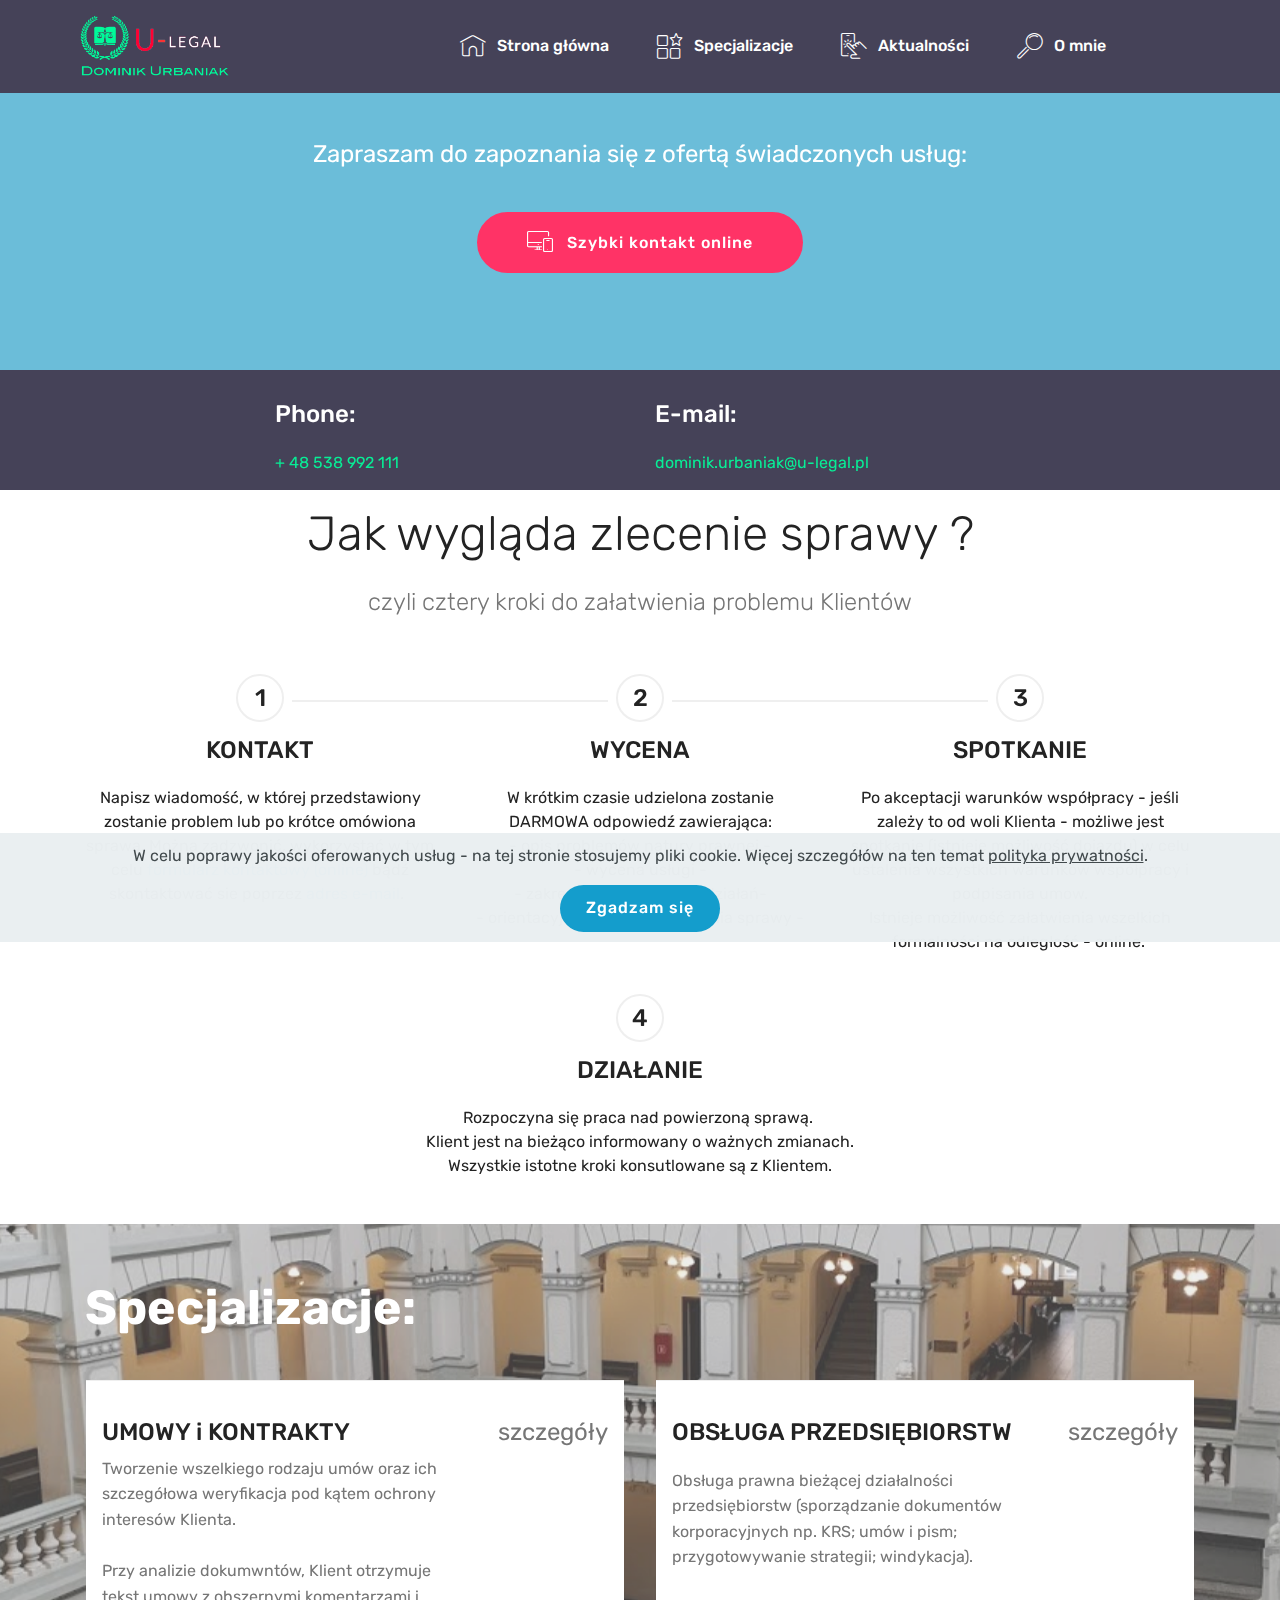
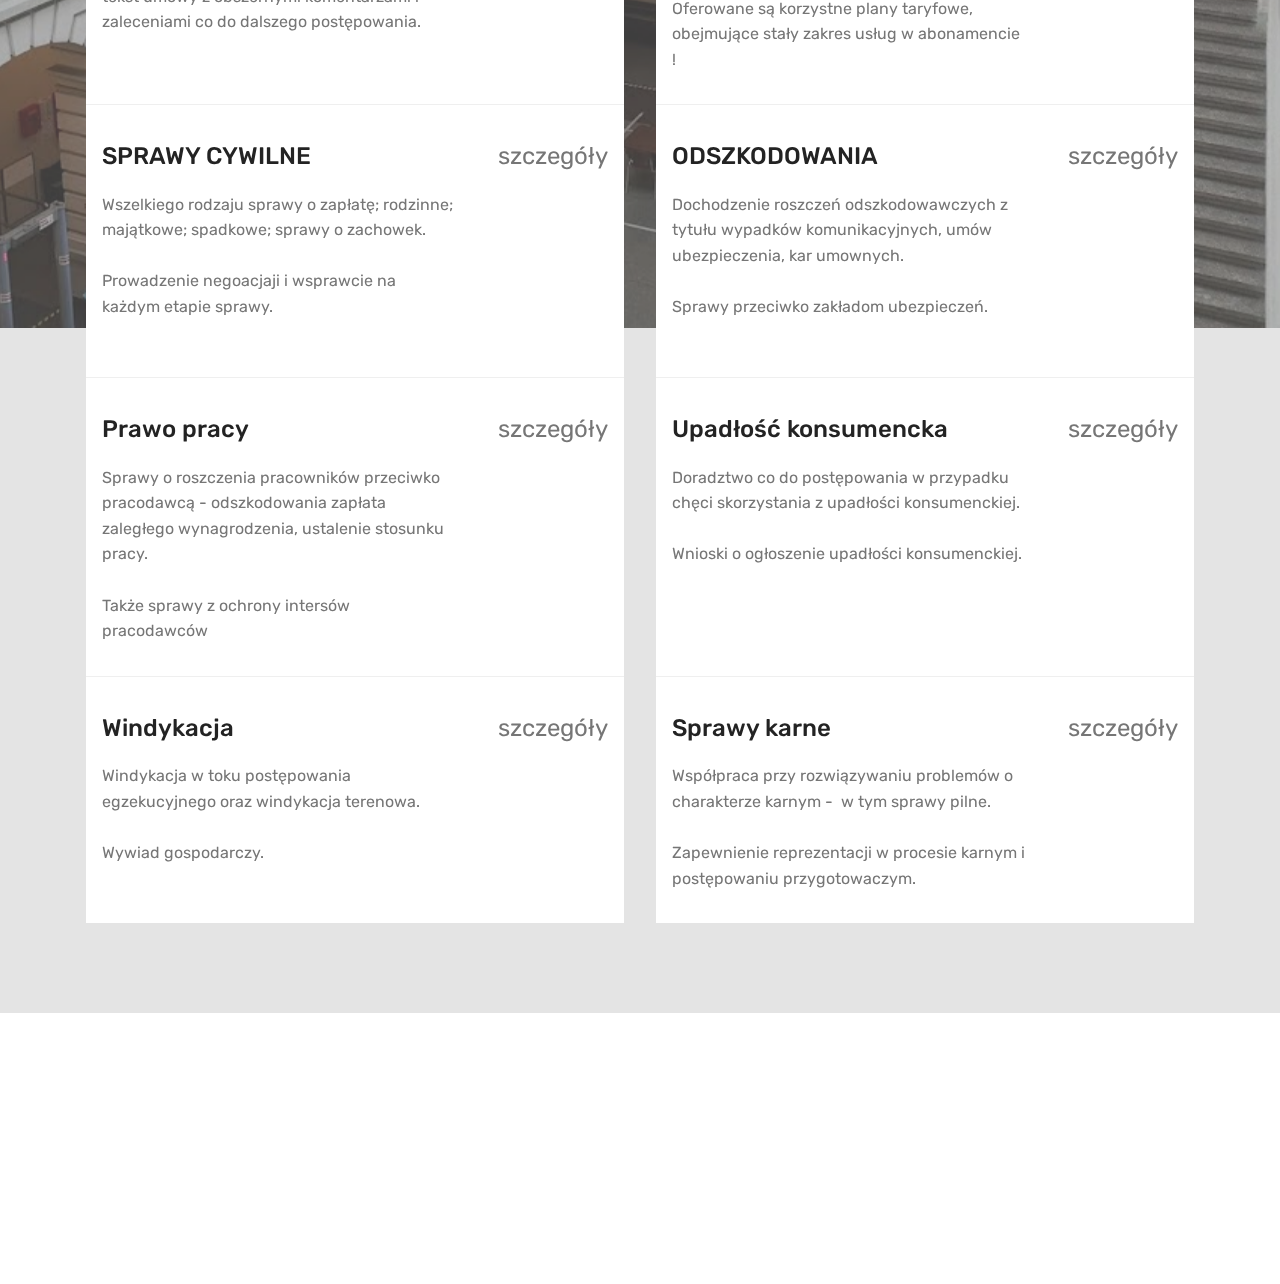
==== commit caa2c90e: "create github pages" ====
--- a/page1.html
+++ b/page1.html
@@ -65,7 +65,7 @@
     </nav>
 </section>
 
-<section class="engine"><a href="https://mobirise.info/c">site builder</a></section><section class="header1 cid-s3tuAS1nTc mbr-parallax-background" id="header1-a">
+<section class="engine"><a href="https://mobirise.info/j">website templates</a></section><section class="header1 cid-s3tuAS1nTc mbr-parallax-background" id="header1-a">
 
     
 
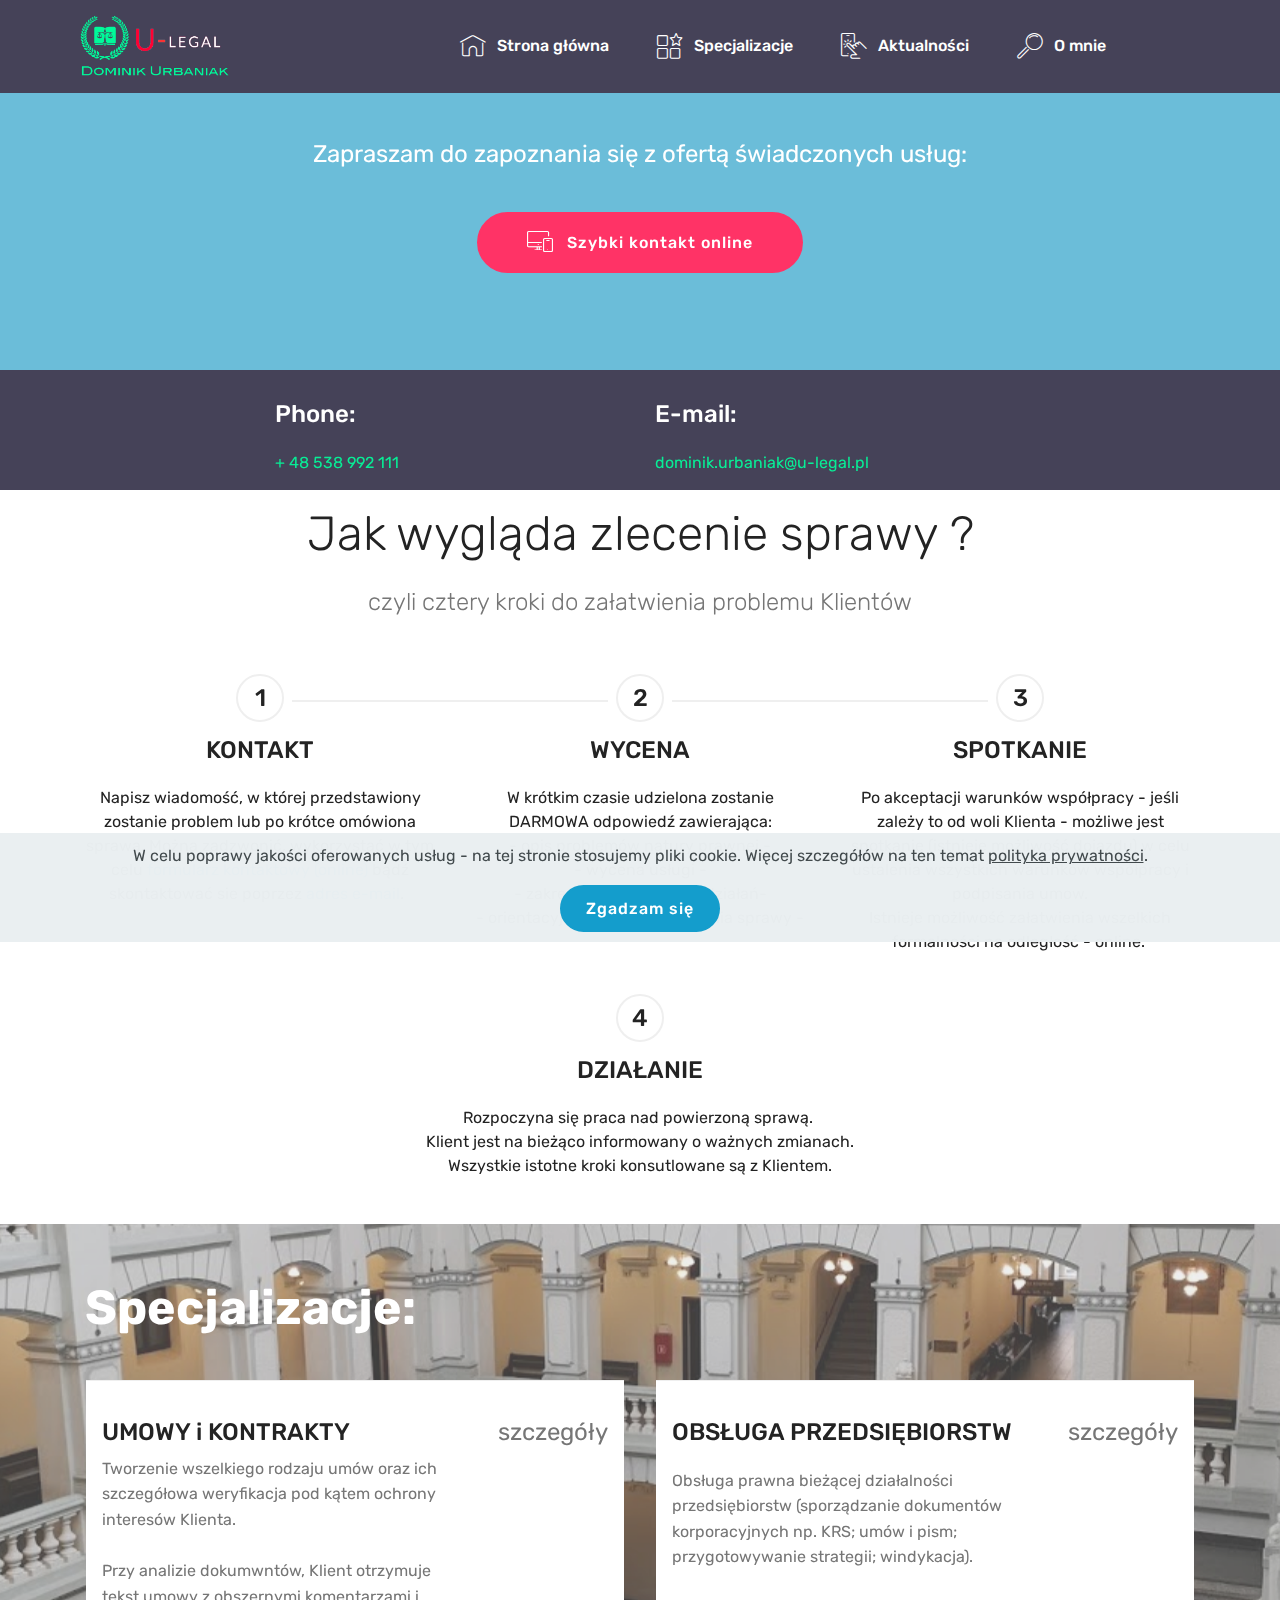
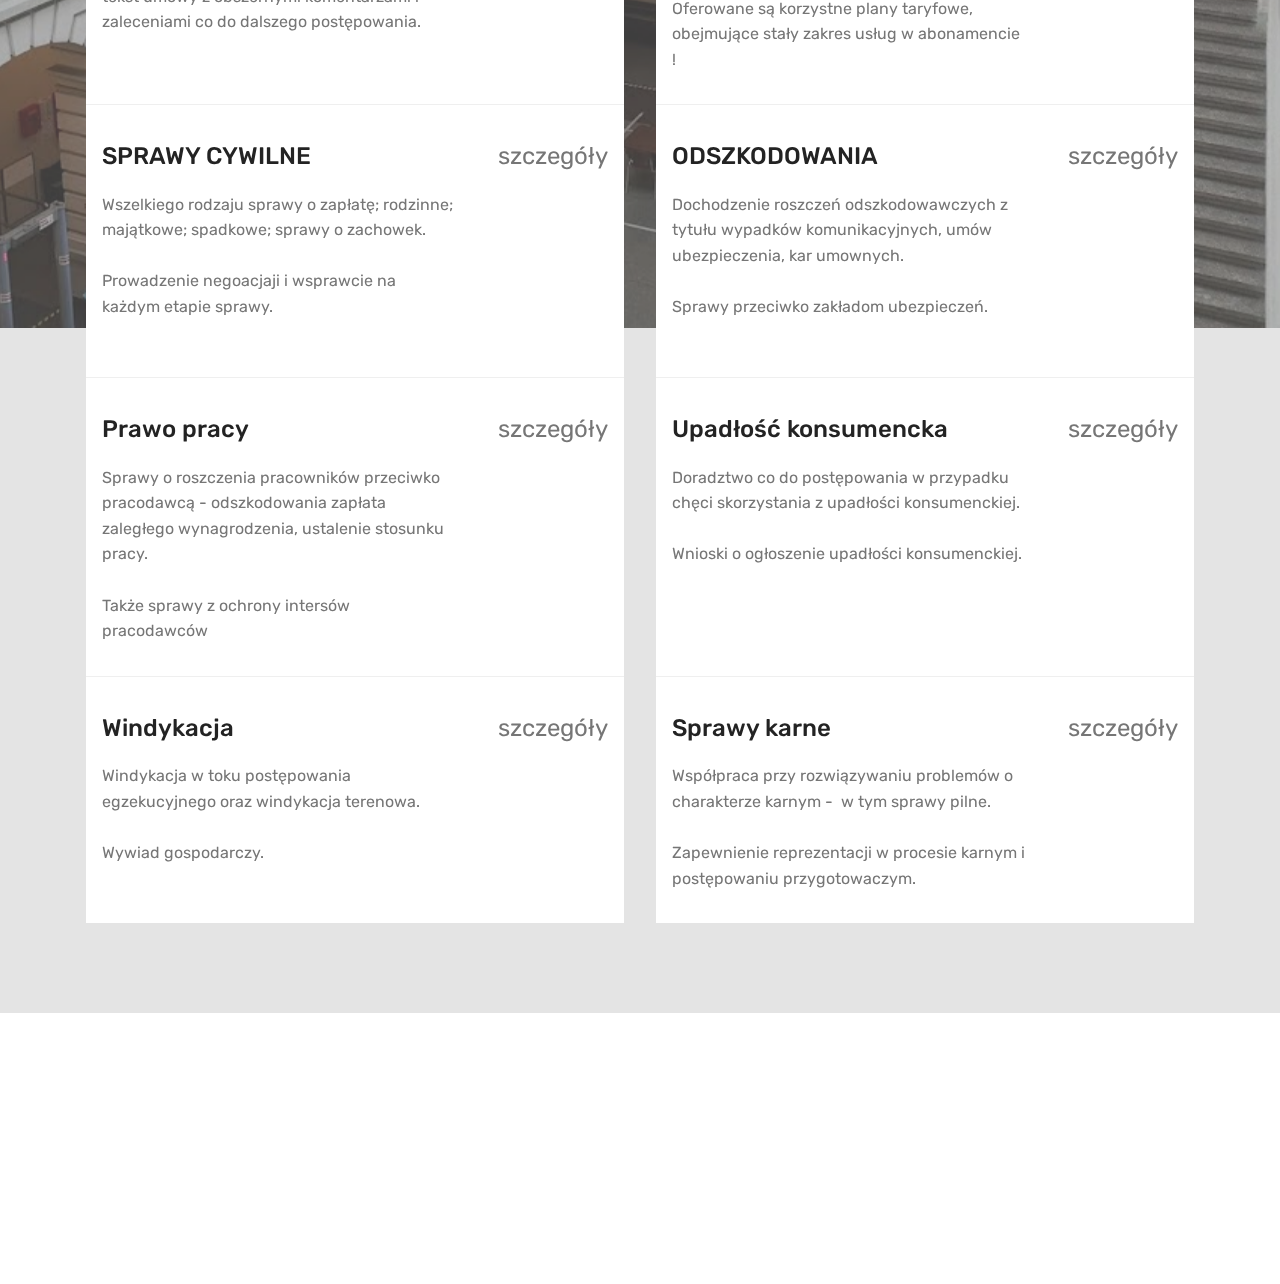
==== commit 8a21152c: "create github pages" ====
--- a/page1.html
+++ b/page1.html
@@ -41,7 +41,7 @@
         <div class="menu-logo">
             <div class="navbar-brand">
                 <span class="navbar-logo">
-                    <a href="https://mobirise.co">
+                    <a href="index.html">
                          <img src="assets/images/logo-small-1.png" alt="Mobirise" title="" style="height: 4.8rem;">
                     </a>
                 </span>
@@ -65,7 +65,7 @@
     </nav>
 </section>
 
-<section class="engine"><a href="https://mobirise.info/j">website templates</a></section><section class="header1 cid-s3tuAS1nTc mbr-parallax-background" id="header1-a">
+<section class="engine"><a href="https://mobirise.info/g">how to build your own site for free</a></section><section class="header1 cid-s3tuAS1nTc mbr-parallax-background" id="header1-a">
 
     
 
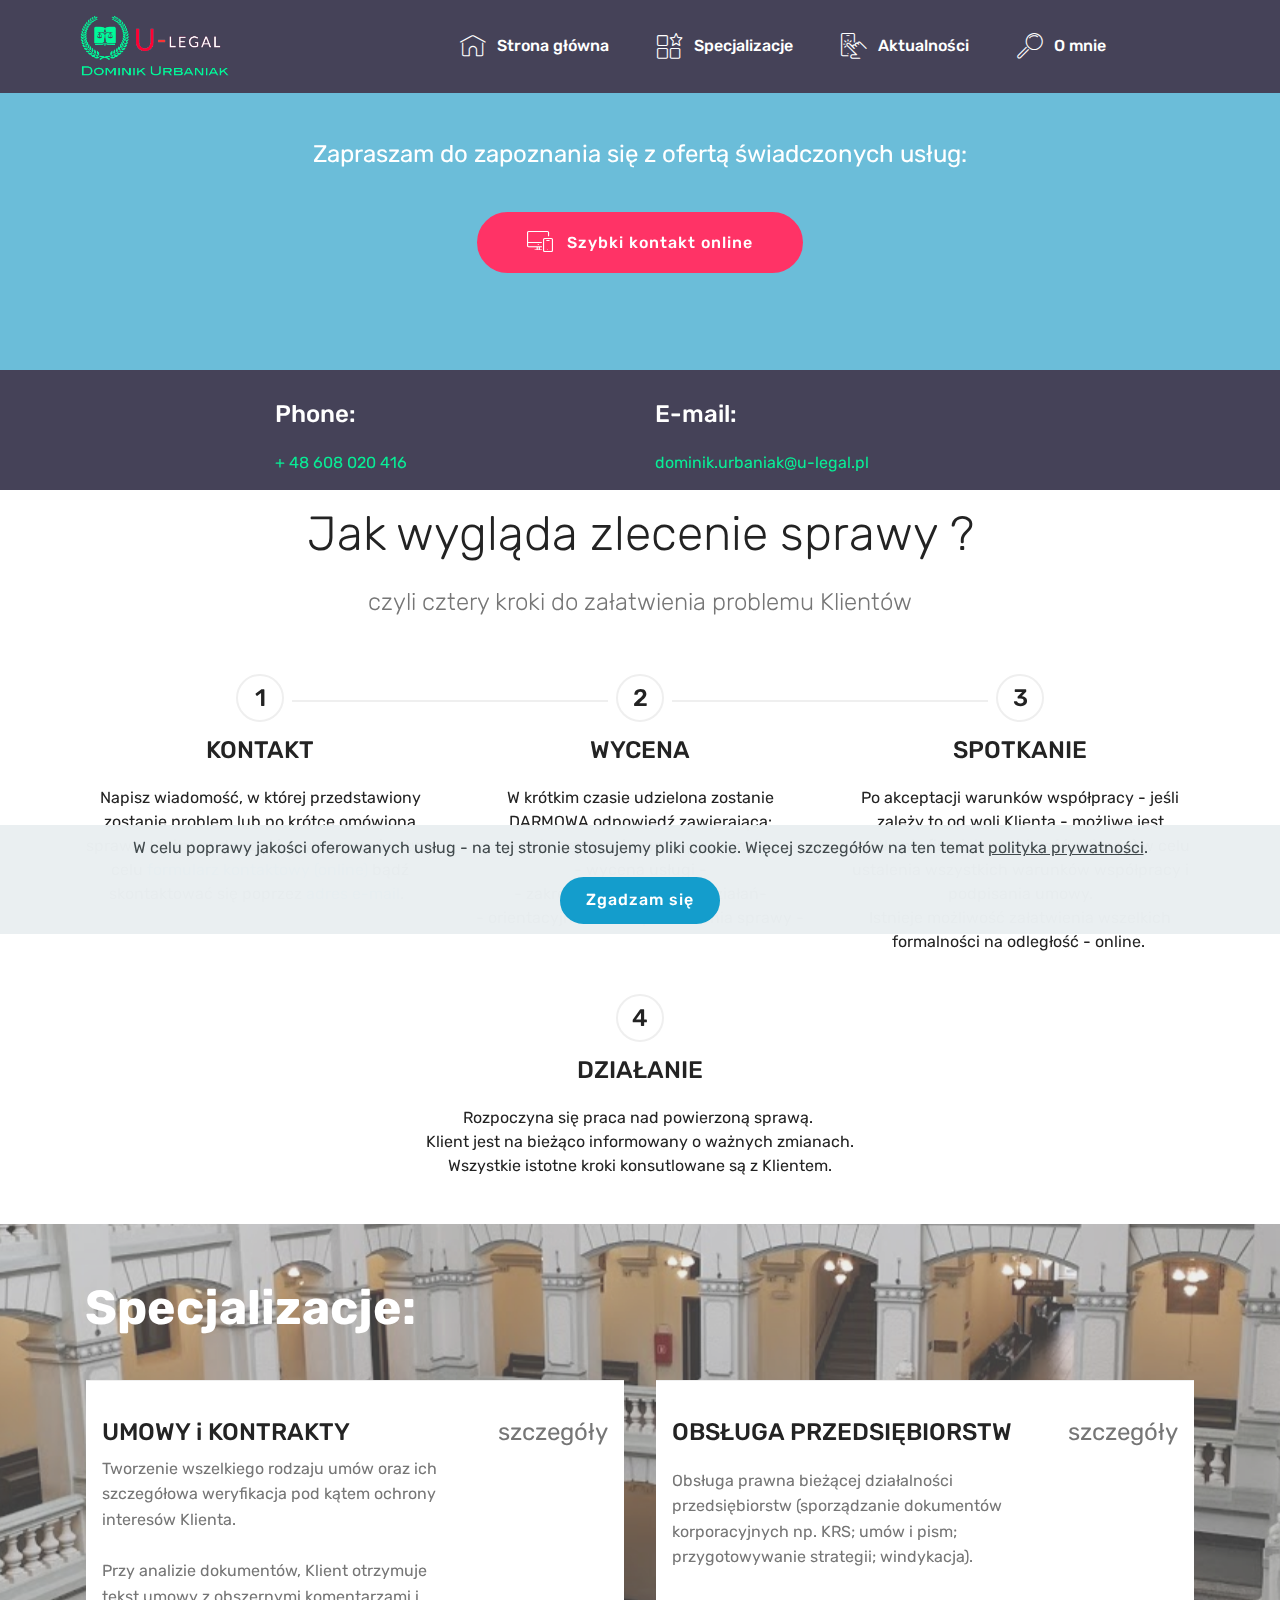
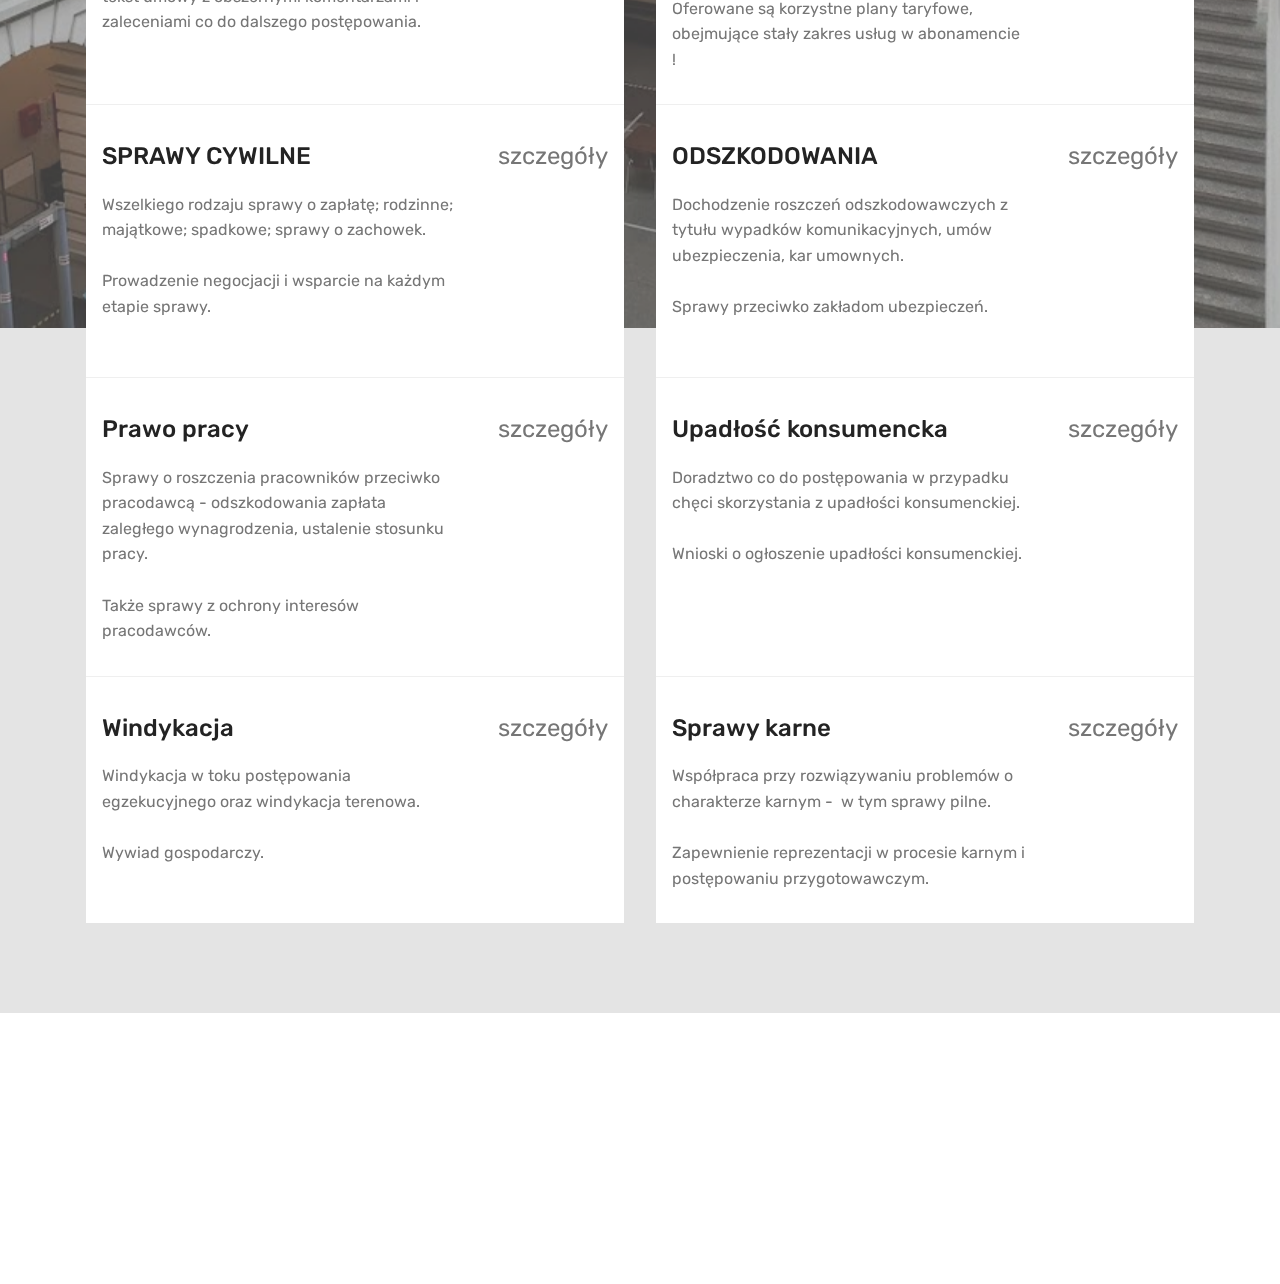
==== commit 504722a9: "create github pages" ====
--- a/page1.html
+++ b/page1.html
@@ -65,7 +65,7 @@
     </nav>
 </section>
 
-<section class="engine"><a href="https://mobirise.info/g">how to build your own site for free</a></section><section class="header1 cid-s3tuAS1nTc mbr-parallax-background" id="header1-a">
+<section class="engine"><a href="https://mobirise.info/e">make a website for free</a></section><section class="header1 cid-s3tuAS1nTc mbr-parallax-background" id="header1-a">
 
     
 
@@ -110,7 +110,7 @@
                                 Phone:
                             </h5>
                             <p class="mbr-text align-left mbr-fonts-style display-7">
-                                + 48 538 992 111</p>
+                                + 48 608 020 416</p>
                         </div>
                     </div>
                     <div class="col-12 col-md-4">
@@ -148,7 +148,7 @@
                     </div>          
                     <div class="step-text-content align-center">
                         <h4 class="mbr-step-title pb-3 mbr-fonts-style display-5">KONTAKT</h4>
-                        <p class="mbr-step-text mbr-fonts-style display-7">Napisz wiadomość, w której przedstawiony zostanie problem lub po krótce omówiona sprawa. Można zadzwonić, wykorzystać w tym celu <a href="index.html#form1-6">formularz kontaktowy (online)</a> bądź skontaktować sie poprzez <a href="mailto:dominik.urbaniak@u-legal.pl">adres e-mail</a>. &nbsp;</p>
+                        <p class="mbr-step-text mbr-fonts-style display-7">Napisz wiadomość, w której przedstawiony zostanie problem lub po krótce omówiona sprawa. Można zadzwonić, wykorzystać w tym celu <a href="index.html#form1-6">formularz kontaktowy (online)</a> bądź skontaktować się poprzez <a href="mailto:dominik.urbaniak@u-legal.pl">adres e-mail</a>. &nbsp;</p>
                     </div>
                 </div>
             </div>
@@ -176,7 +176,7 @@
                     </div>          
                     <div class="step-text-content align-center">
                         <h4 class="mbr-step-title pb-3 mbr-fonts-style display-5">SPOTKANIE</h4>
-                        <p class="mbr-step-text mbr-fonts-style display-7">Po akceptacji warunków współpracy - jeśli zależy to od woli Klienta - możliwe jest spotkanie (istnieje możliwość dojazdu) w celu ustalenia wszystkich warunków współpracy i podpisania umow.<br>Istnieje możliwość załatwienia wszelkich formalności na odległość - online.&nbsp;</p>
+                        <p class="mbr-step-text mbr-fonts-style display-7">Po akceptacji warunków współpracy - jeśli zależy to od woli Klienta - możliwe jest spotkanie (istnieje możliwość dojazdu) w celu ustalenia wszystkich warunków współpracy i podpisania umowy.<br>Istnieje możliwość załatwienia wszelkich formalności na odległość - online.&nbsp;</p>
                     </div>
                 </div>
             </div>
@@ -234,7 +234,7 @@
                             <p class="mbr-text card-title cost mbr-fonts-style m-0 display-5">szczegóły<br></p>
                         </div>
                         <div class="bottom-line">
-                            <p class="mbr-text mbr-fonts-style display-7">Tworzenie wszelkiego rodzaju umów oraz ich szczegółowa weryfikacja pod kątem ochrony interesów Klienta.<br><br>Przy analizie dokumwntów, Klient otrzymuje tekst umowy z obszernymi komentarzami i zaleceniami co do dalszego postępowania.</p>
+                            <p class="mbr-text mbr-fonts-style display-7">Tworzenie wszelkiego rodzaju umów oraz ich szczegółowa weryfikacja pod kątem ochrony interesów Klienta.<br><br>Przy analizie dokumentów, Klient otrzymuje tekst umowy z obszernymi komentarzami i zaleceniami co do dalszego postępowania.</p>
                         </div>
                     </div>
                 </div>
@@ -263,7 +263,7 @@
                         </div>
                         <div class="bottom-line">
                             <p class="mbr-text mbr-fonts-style display-7">
-                                Wszelkiego rodzaju sprawy o zapłatę; rodzinne; majątkowe; spadkowe; sprawy o zachowek.<br><br>Prowadzenie negoacjaji i wsprawcie na każdym etapie sprawy.&nbsp;<br><br></p>
+                                Wszelkiego rodzaju sprawy o zapłatę; rodzinne; majątkowe; spadkowe; sprawy o zachowek.<br><br>Prowadzenie negocjacji i wsparcie na każdym etapie sprawy.&nbsp;<br><br></p>
                         </div>
                     </div>
                 </div>
@@ -294,7 +294,7 @@
                         </div>
                         <div class="bottom-line">
                             <p class="mbr-text mbr-fonts-style display-7">
-                                Sprawy o roszczenia pracowników przeciwko pracodawcą - odszkodowania zapłata zaległego wynagrodzenia, ustalenie stosunku pracy.<br><br>Także sprawy z ochrony intersów pracodawców</p>
+                                Sprawy o roszczenia pracowników przeciwko pracodawcą - odszkodowania zapłata zaległego wynagrodzenia, ustalenie stosunku pracy.<br><br>Także sprawy z ochrony interesów pracodawców.</p>
                         </div>
                     </div>
                 </div>
@@ -343,7 +343,7 @@
                         </div>
                         <div class="bottom-line">
                             <p class="mbr-text mbr-fonts-style display-7">
-                                Współpraca przy rozwiązywaniu problemów o charakterze karnym - &nbsp;w tym sprawy pilne.<br><br>Zapewnienie reprezentacji w procesie karnym i postępowaniu przygotowaczym.&nbsp;</p>
+                                Współpraca przy rozwiązywaniu problemów o charakterze karnym - &nbsp;w tym sprawy pilne.<br><br>Zapewnienie reprezentacji w procesie karnym i postępowaniu przygotowawczym.&nbsp;</p>
                         </div>
                     </div>
                 </div>
@@ -383,7 +383,7 @@
                 <h5 class="pb-3">
                     Dane kontaktowe
                 </h5>
-                <p class="mbr-text"><a href="mailto:dominik.urbaniak@u-legal.pl">dominik.urbaniak@u-legal.pl</a><br>Telefon: + 48 538 992 111 &nbsp; &nbsp; &nbsp; &nbsp; &nbsp; &nbsp; &nbsp; &nbsp; &nbsp; &nbsp;&nbsp;<br></p>
+                <p class="mbr-text"><a href="mailto:dominik.urbaniak@u-legal.pl">dominik.urbaniak@u-legal.pl</a><br>Telefon: + 48 608 020 416 &nbsp; &nbsp; &nbsp; &nbsp; &nbsp; &nbsp; &nbsp; &nbsp; &nbsp;&nbsp;<br></p>
             </div>
             <div class="col-12 col-md-3 mbr-fonts-style display-7">
                 <h5 class="pb-3"></h5>
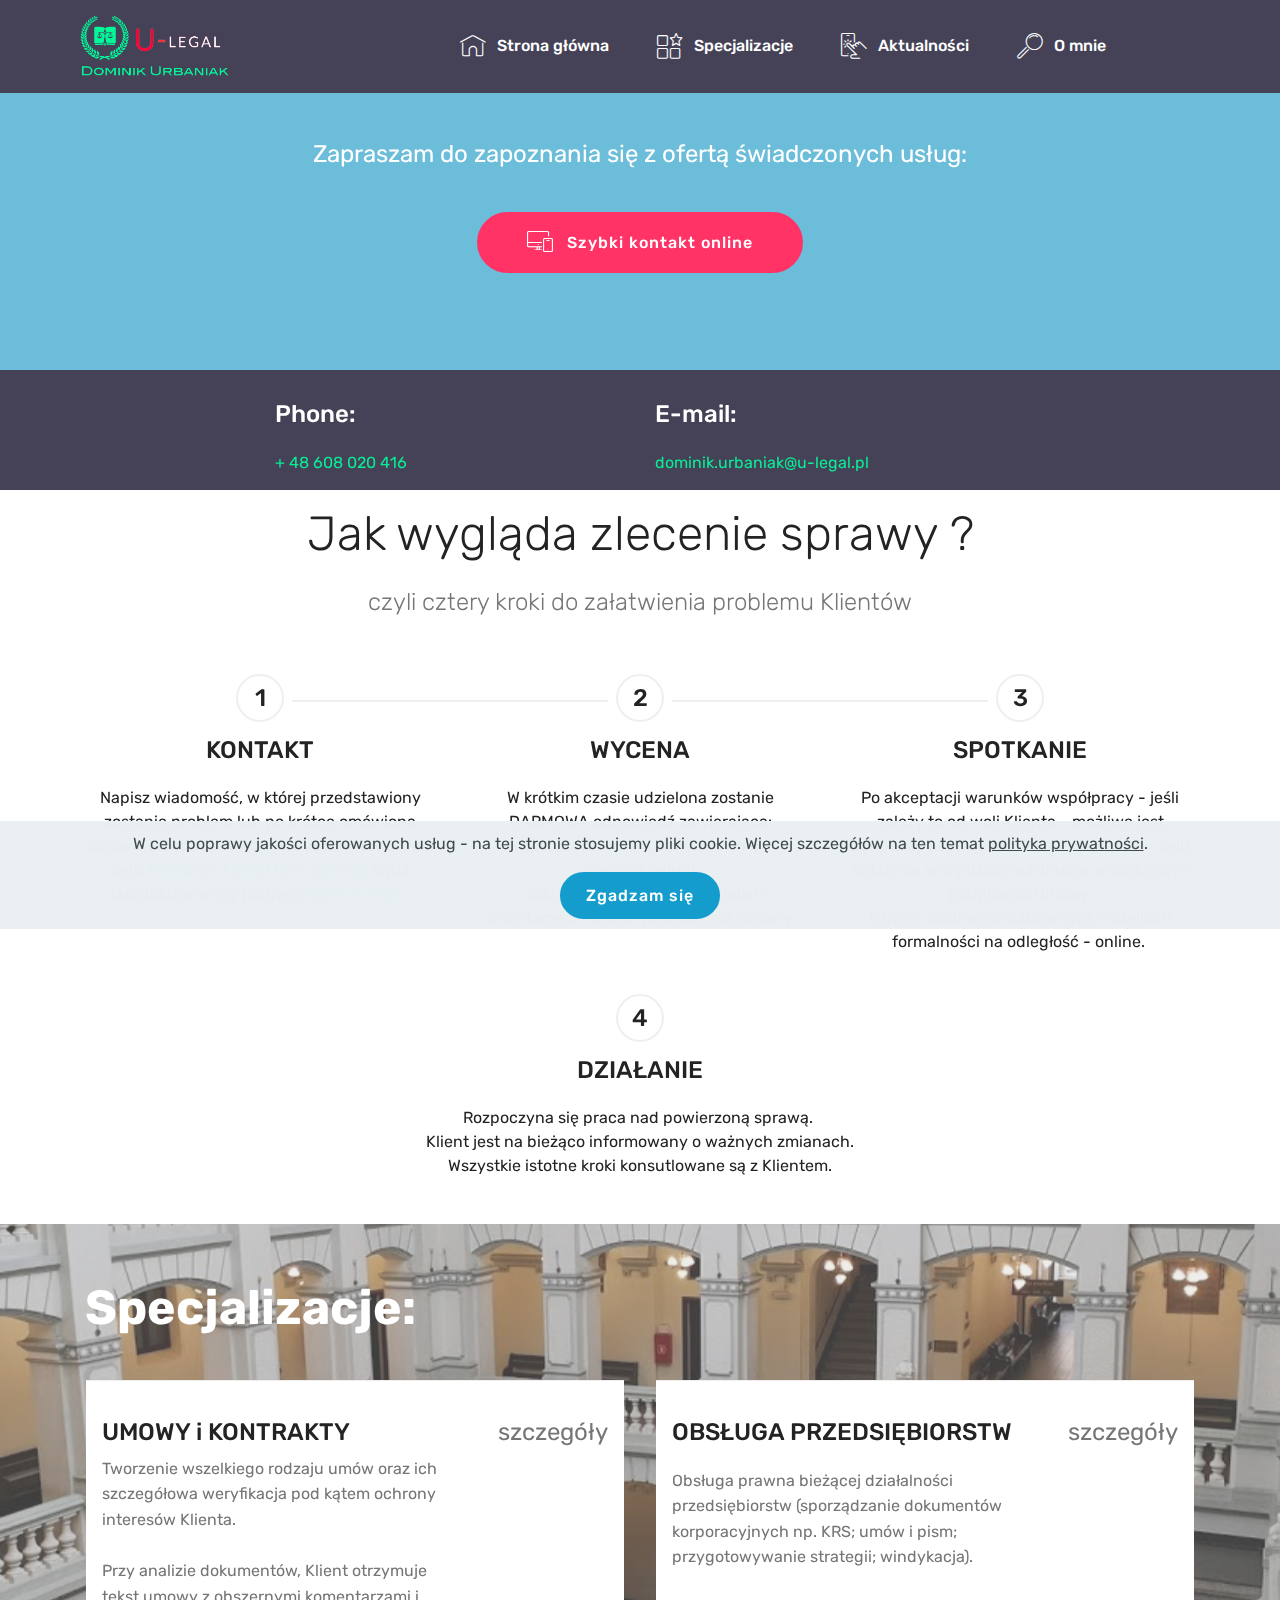
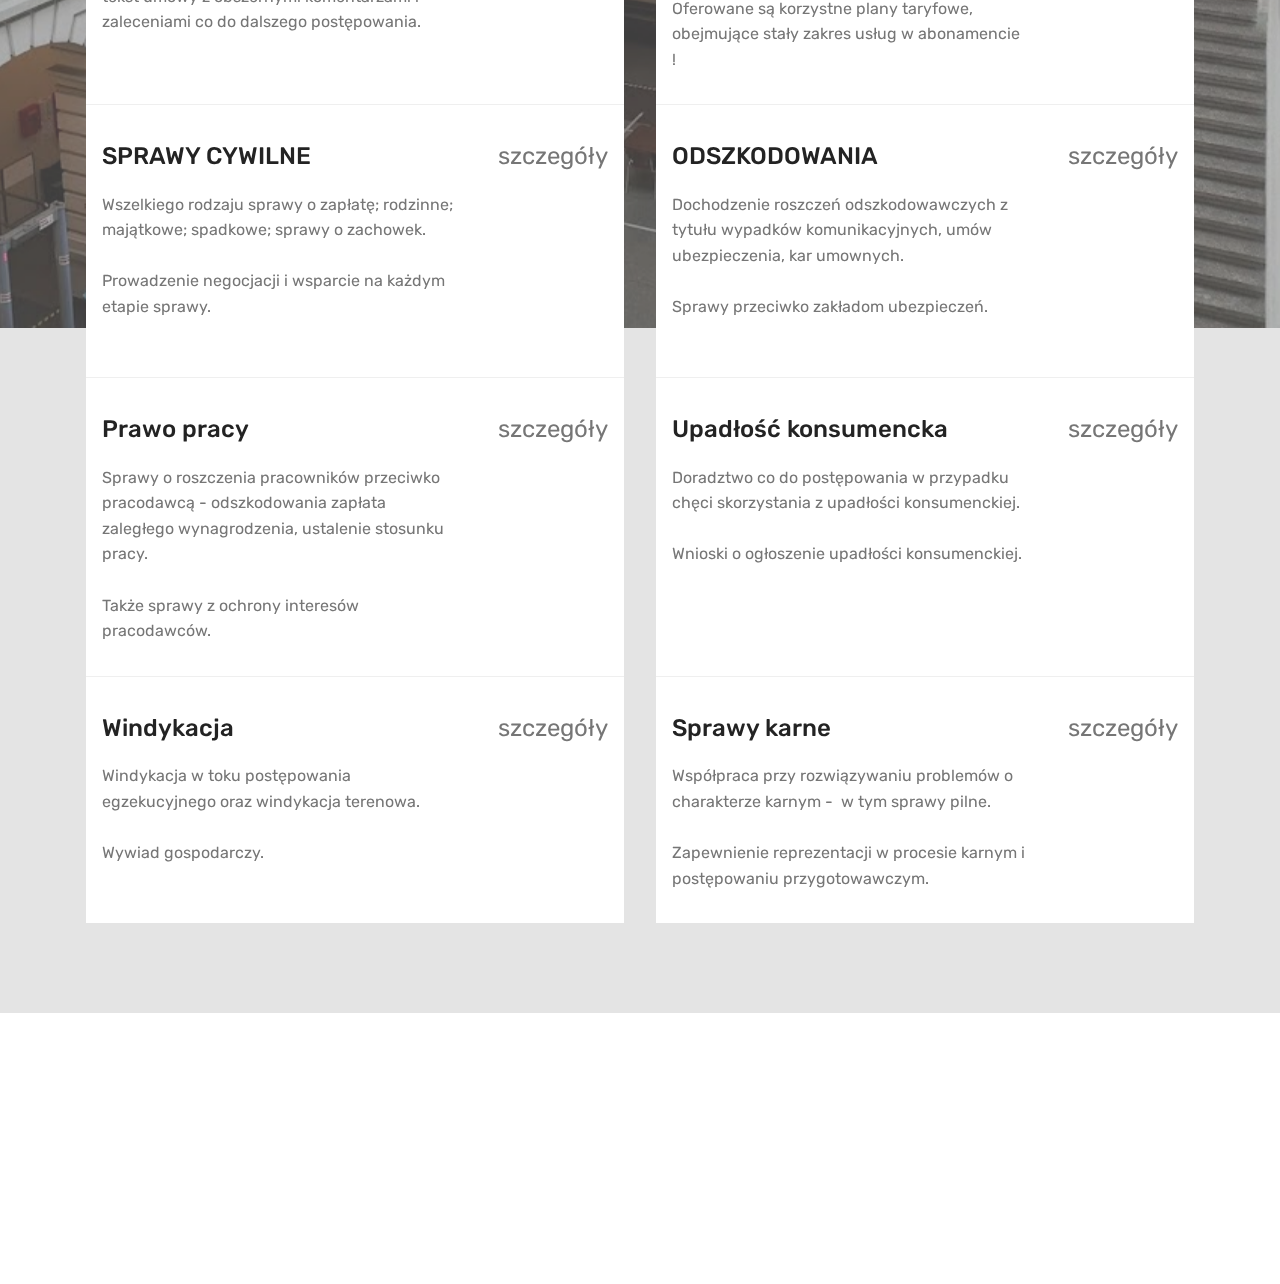
==== commit ac515311: "create github pages" ====
--- a/page1.html
+++ b/page1.html
@@ -65,7 +65,7 @@
     </nav>
 </section>
 
-<section class="engine"><a href="https://mobirise.info/e">make a website for free</a></section><section class="header1 cid-s3tuAS1nTc mbr-parallax-background" id="header1-a">
+<section class="engine"><a href="https://mobirise.info/m">free site design templates</a></section><section class="header1 cid-s3tuAS1nTc mbr-parallax-background" id="header1-a">
 
     
 
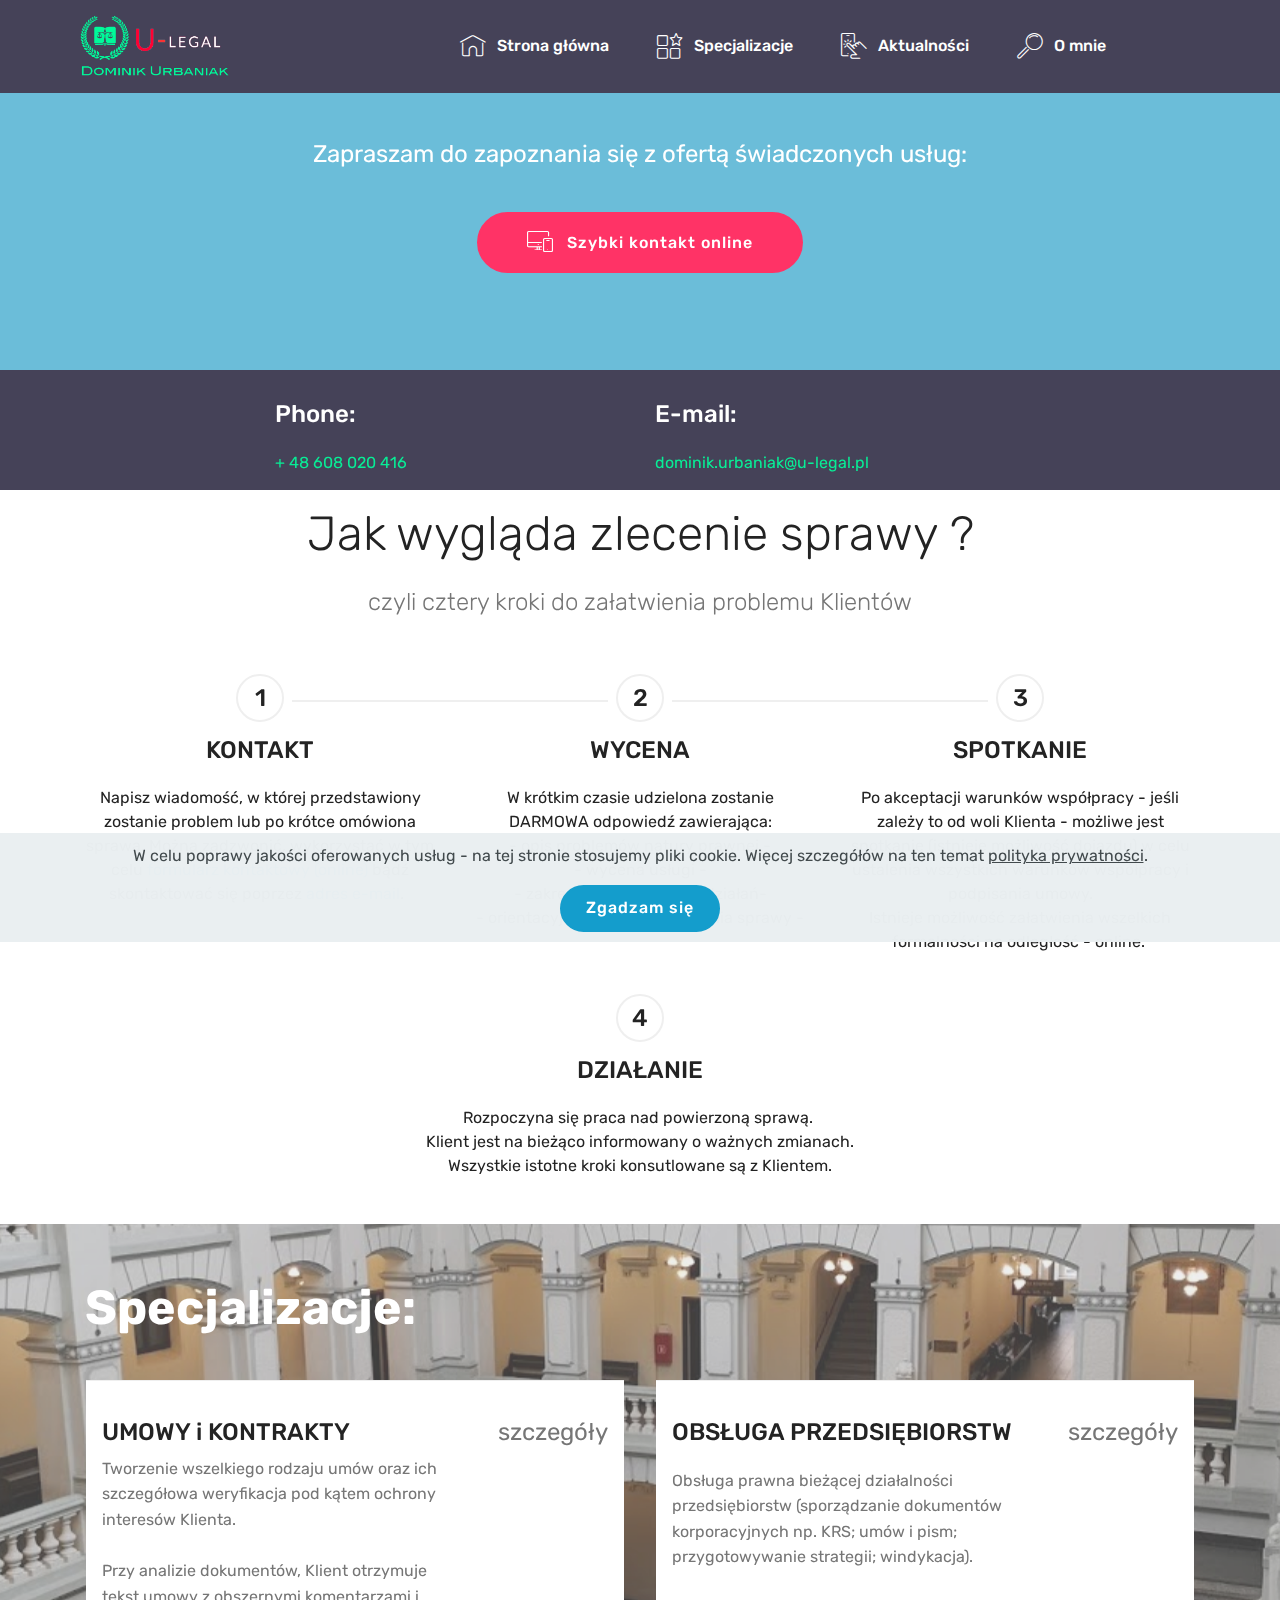
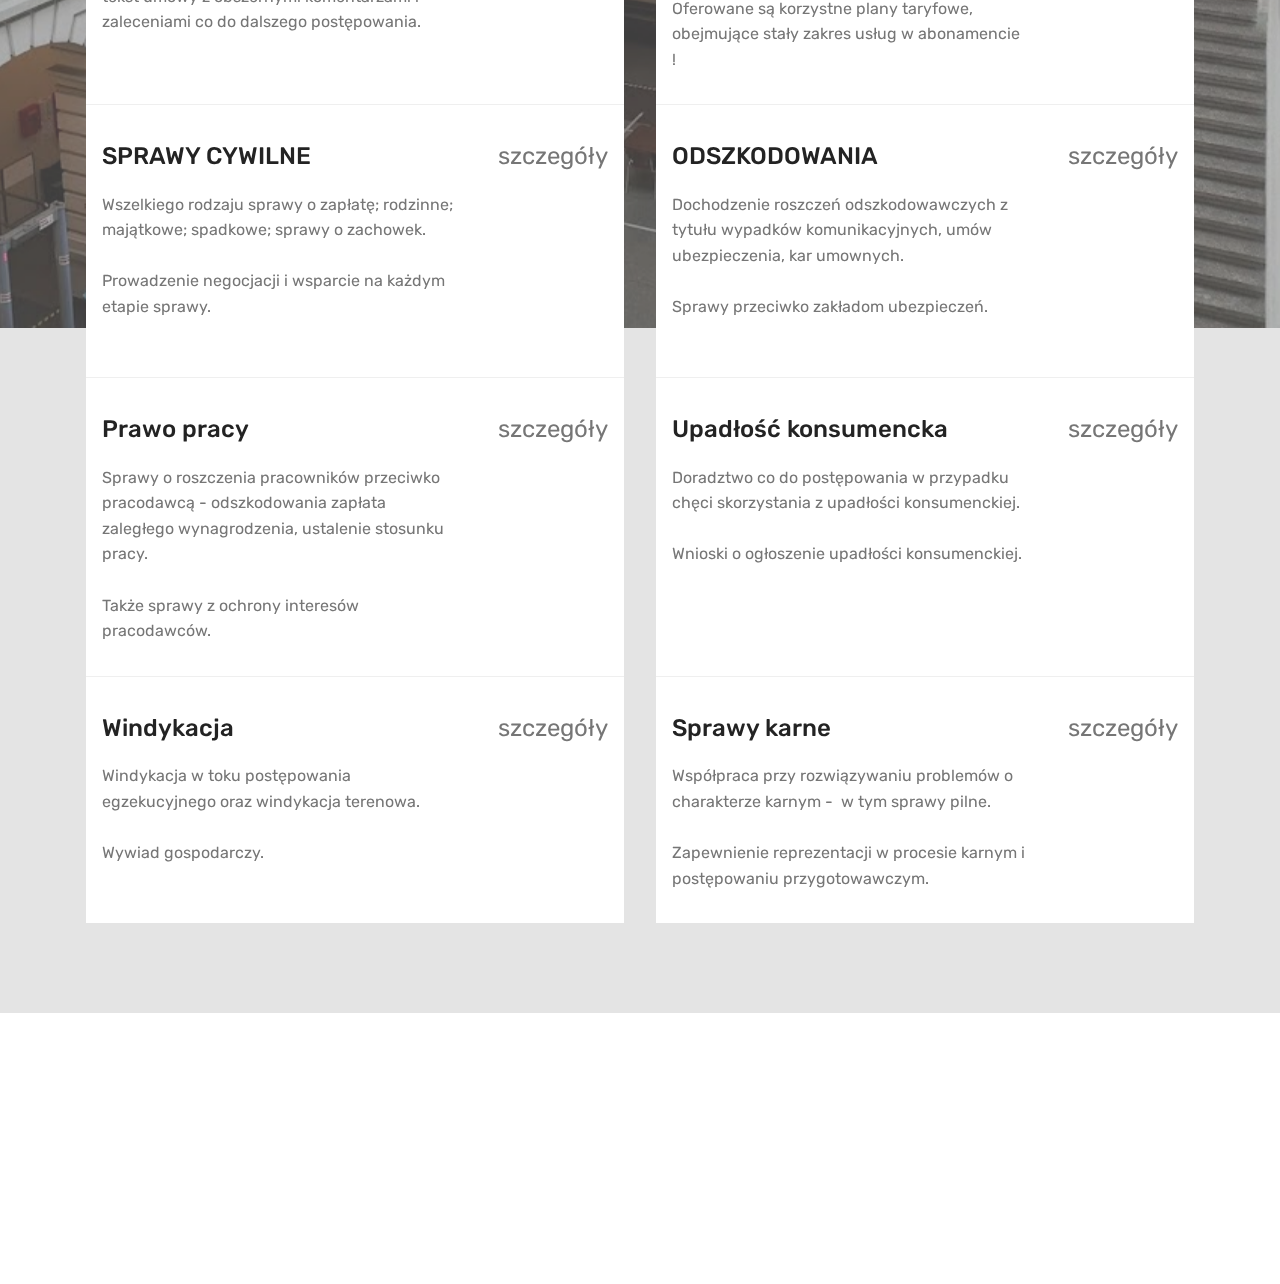
==== commit 3bea2aa1: "create github pages" ====
--- a/page1.html
+++ b/page1.html
@@ -25,6 +25,20 @@
   
 </head>
 <body>
+
+<!-- Analytics -->
+<!-- Global site tag (gtag.js) - Google Analytics -->
+<script async src="https://www.googletagmanager.com/gtag/js?id=G-Z2648VSQV7"></script>
+<script>
+  window.dataLayer = window.dataLayer || [];
+  function gtag(){dataLayer.push(arguments);}
+  gtag('js', new Date());
+
+  gtag('config', 'G-Z2648VSQV7');
+</script>
+<!-- /Analytics -->
+
+
   <section class="menu cid-s3tl5fjZR0" once="menu" id="menu1-9">
 
     
@@ -65,7 +79,7 @@
     </nav>
 </section>
 
-<section class="engine"><a href="https://mobirise.info/m">free site design templates</a></section><section class="header1 cid-s3tuAS1nTc mbr-parallax-background" id="header1-a">
+<section class="engine"><a href="https://mobirise.info/x">free css templates</a></section><section class="header1 cid-s3tuAS1nTc mbr-parallax-background" id="header1-a">
 
     
 
